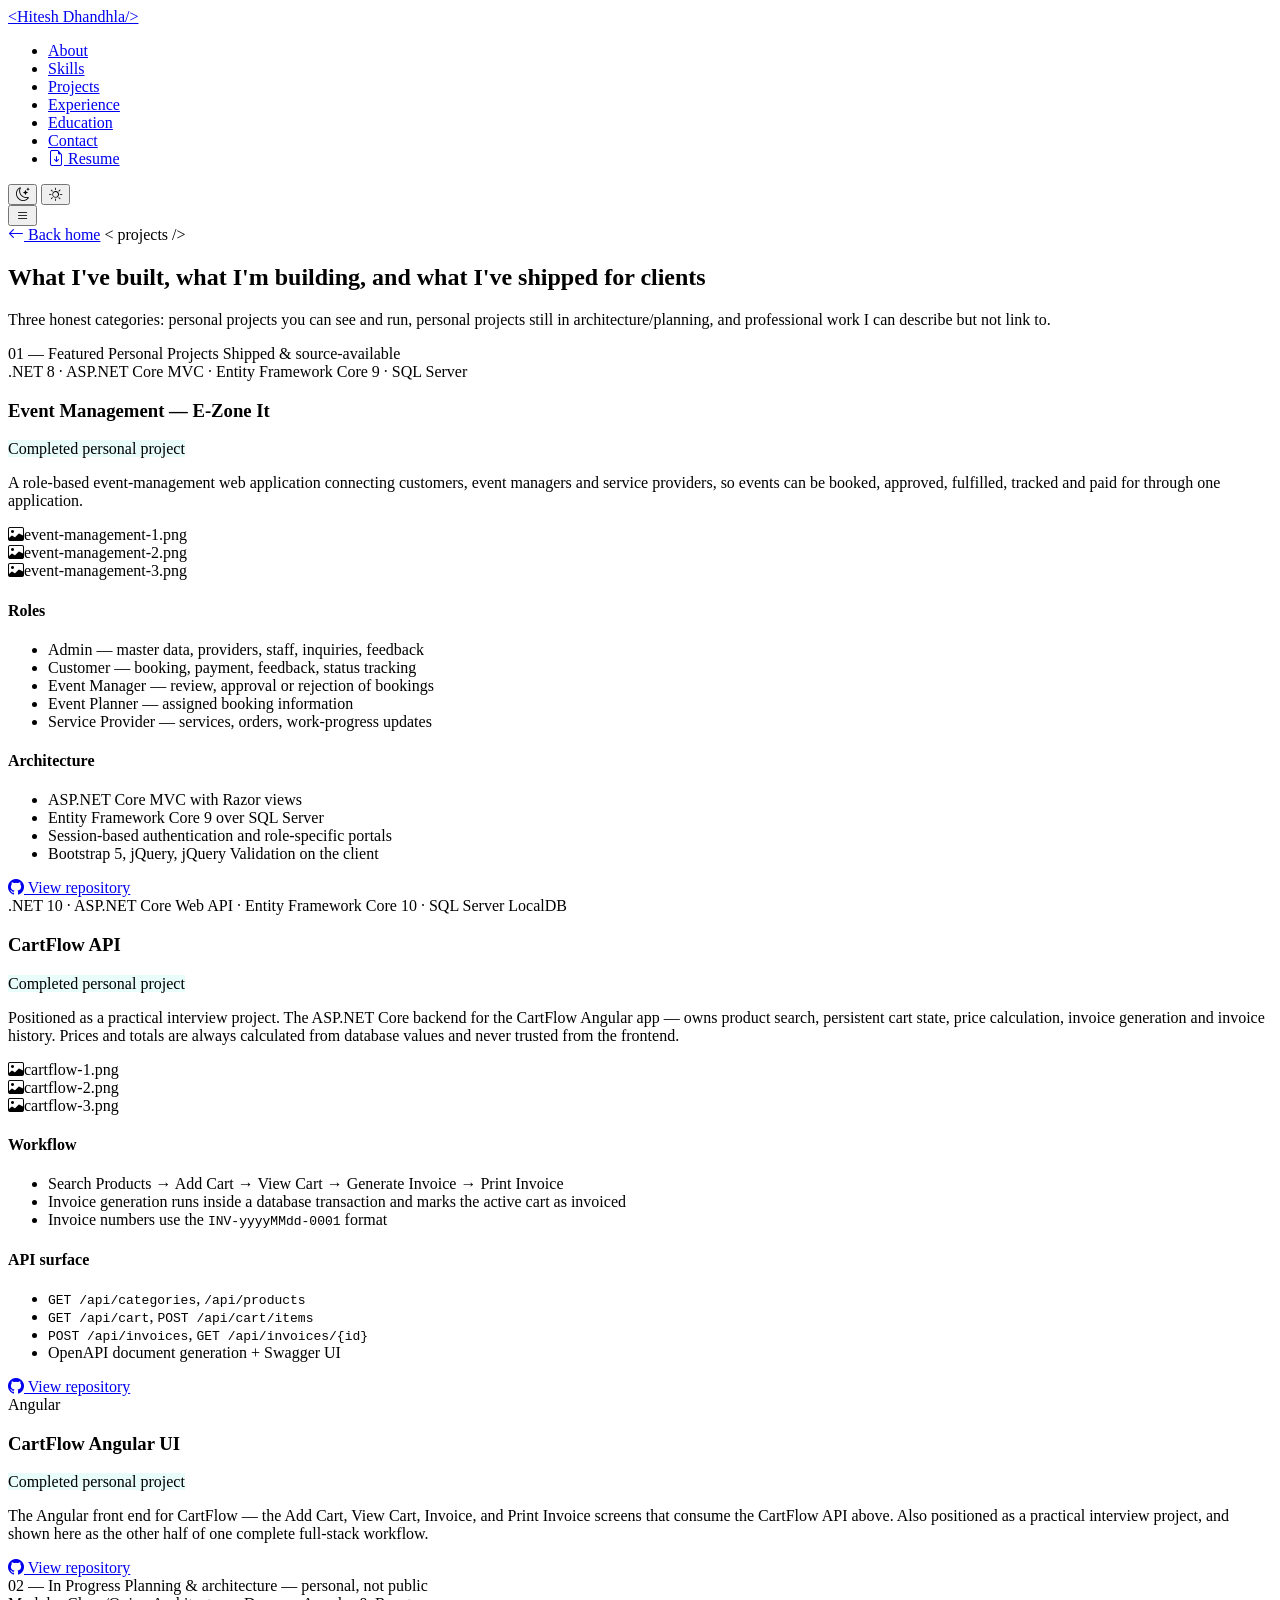
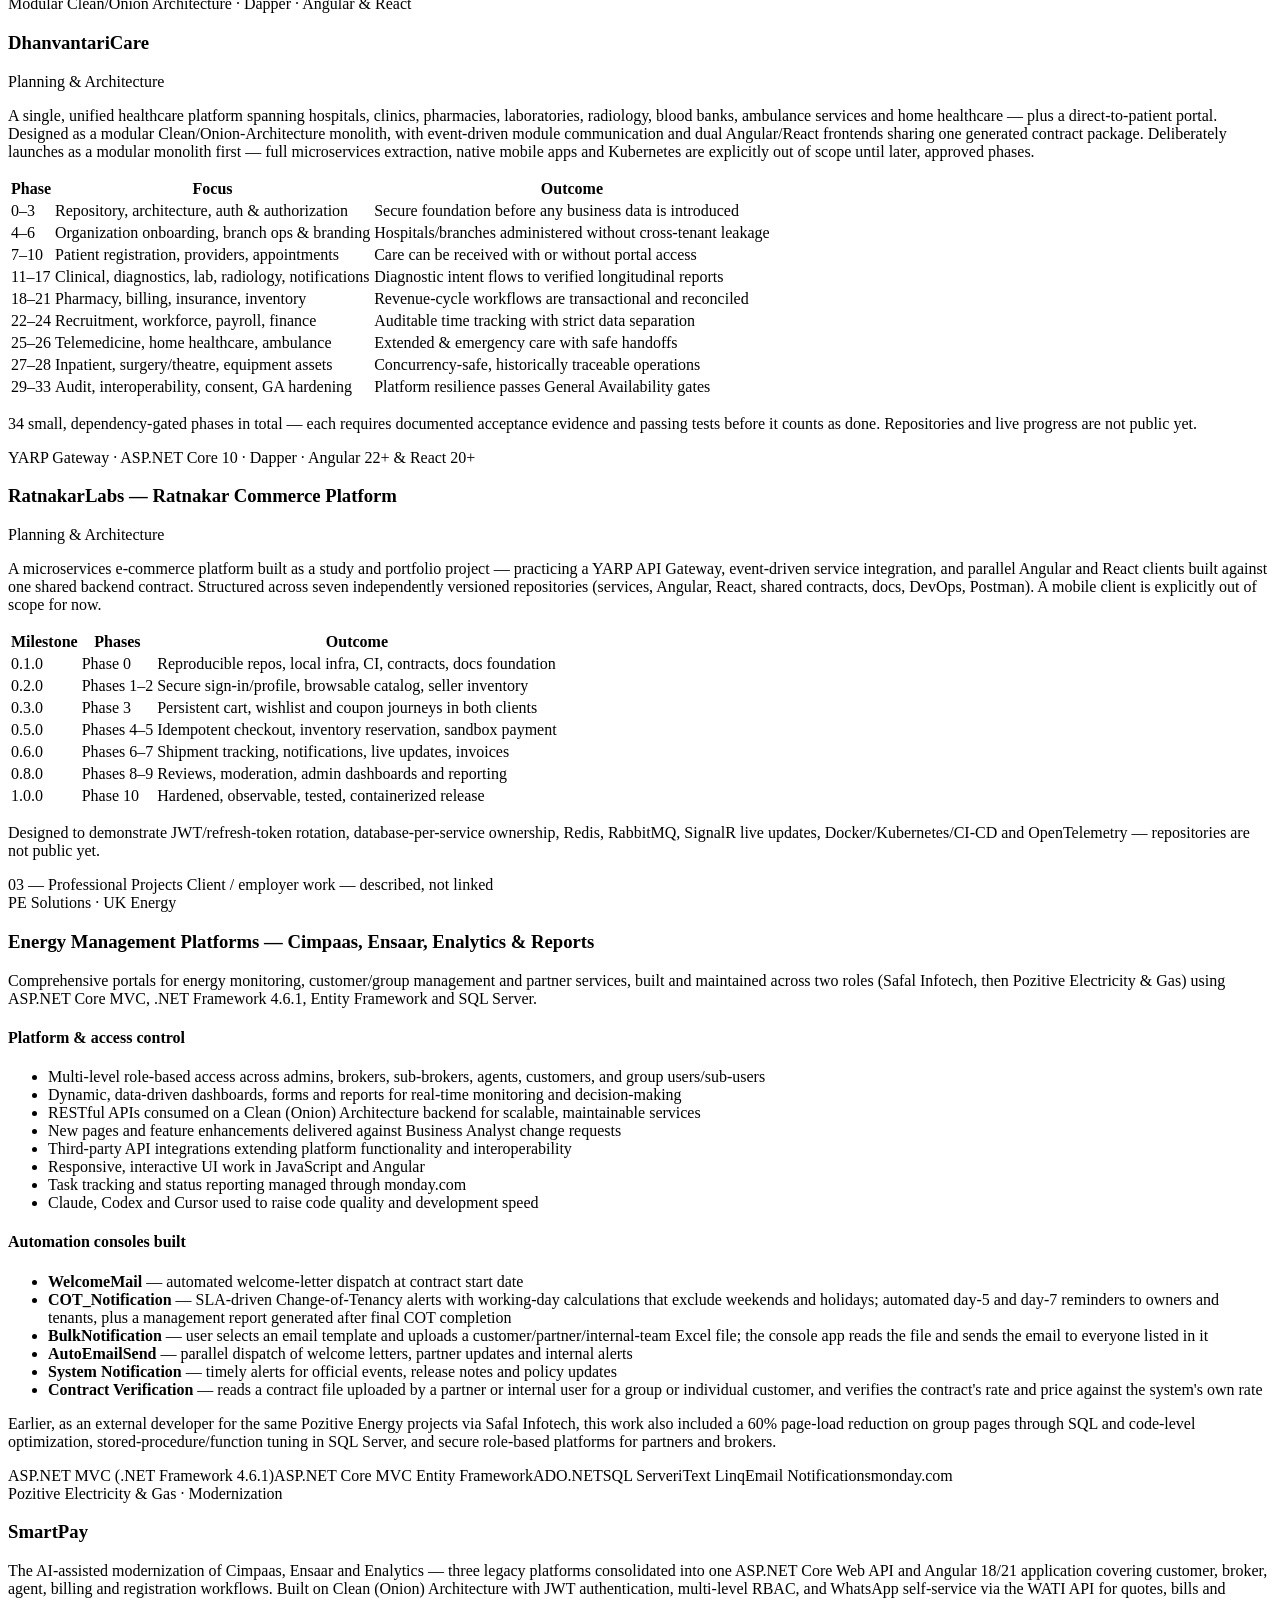
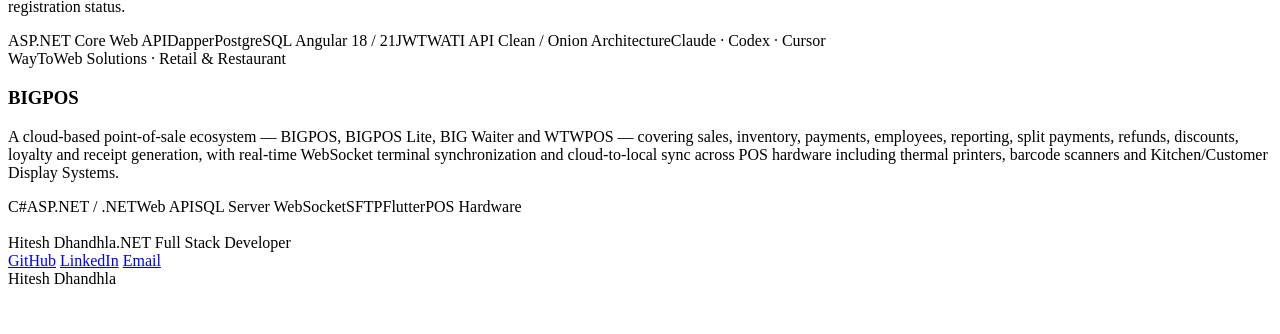
==== projects/index.html @ c5e25363 "URL Change" ====
<!doctype html>
<html lang="en">
<head>
<meta charset="UTF-8">
<meta name="viewport" content="width=device-width, initial-scale=1">
<title>Projects | Hitesh Dhandhla</title>
<meta name="description" content="Personal, in-progress and professional projects by Hitesh Dhandhla — .NET Full Stack Developer.">
<link rel="icon" href="/assets/favicon/favicon.svg" type="image/svg+xml">
<link rel="stylesheet" href="https://cdn.jsdelivr.net/npm/bootstrap-icons@1.11.3/font/bootstrap-icons.css">
<link rel="stylesheet" href="https://cdn.jsdelivr.net/npm/aos@2.3.4/dist/aos.css">
<link rel="stylesheet" href="assets/css/style.css">
</head>
<body>

<div class="bg-schematic" aria-hidden="true"></div>
<div class="bg-glow" aria-hidden="true"></div>

<nav class="site-nav">
  <div class="container-narrow">
    <a href="/" class="brand"><span class="bracket">&lt;</span>Hitesh Dhandhla<span class="bracket">/&gt;</span></a>
    <ul class="nav-links" id="nav-links">
      <li><a href="/#about">About</a></li>
      <li><a href="/skills/">Skills</a></li>
      <li><a href="/projects/" class="active">Projects</a></li>
      <li><a href="/#experience">Experience</a></li>
      <li><a href="/#education">Education</a></li>
      <li><a href="/#contact">Contact</a></li>
      <li><a class="nav-cta" href="/resume/Hitesh_Dhandhla.pdf" target="_blank" rel="noopener"><i class="bi bi-file-earmark-arrow-down"></i> Resume</a></li>
    </ul>
    <div class="nav-right">
      <div class="theme-switch" role="group" aria-label="Theme">
        <button type="button" data-theme="dark" aria-pressed="true" aria-label="Dark theme"><i class="bi bi-moon-stars"></i></button>
        <button type="button" data-theme="light" aria-pressed="false" aria-label="Light theme"><i class="bi bi-sun"></i></button>
      </div>
      <button class="nav-toggle" aria-label="Open menu" aria-expanded="false" aria-controls="nav-links"><i class="bi bi-list"></i></button>
    </div>
  </div>
</nav>

<main>
  <section class="page-hero">
    <div class="container-narrow">
      <a href="index.html" class="breadcrumb-back"><i class="bi bi-arrow-left"></i> Back home</a>
      <span class="code-label">&lt; projects /&gt;</span>
      <h1>What I've built, what I'm building, and what I've shipped for clients</h1>
      <p>Three honest categories: personal projects you can see and run, personal projects still in architecture/planning, and professional work I can describe but not link to.</p>
    </div>
  </section>

  <!-- TIER A -->
  <section style="padding-top:0;" id="event-management">
    <div class="container-narrow">
      <div class="tier-divider" data-aos="fade-up">
        <span class="tier-label">01 — Featured Personal Projects</span>
        <span class="line"></span>
        <span class="tier-label">Shipped &amp; source-available</span>
      </div>

      <article class="glass detail-card" data-aos="fade-up">
        <div class="detail-head">
          <div>
            <span class="project-tag">.NET 8 · ASP.NET Core MVC · Entity Framework Core 9 · SQL Server</span>
            <h3>Event Management — E-Zone It</h3>
          </div>
          <span class="status-chip" style="background:rgba(94,234,212,0.14); color:var(--accent);">Completed personal project</span>
        </div>
        <p class="desc">A role-based event-management web application connecting customers, event managers and service providers, so events can be booked, approved, fulfilled, tracked and paid for through one application.</p>

        <div class="shot-gallery">
          <div class="shot-frame">
            <img src="assets/images/event-management/event-management-1.png" alt="Event Management — booking dashboard" loading="lazy" onerror="this.style.display='none'; this.nextElementSibling.style.display='flex';">
            <div class="shot-fallback"><i class="bi bi-image"></i><span>event-management-1.png</span></div>
          </div>
          <div class="shot-frame">
            <img src="assets/images/event-management/event-management-2.png" alt="Event Management — booking approval screen" loading="lazy" onerror="this.style.display='none'; this.nextElementSibling.style.display='flex';">
            <div class="shot-fallback"><i class="bi bi-image"></i><span>event-management-2.png</span></div>
          </div>
          <div class="shot-frame">
            <img src="assets/images/event-management/event-management-3.png" alt="Event Management — service provider portal" loading="lazy" onerror="this.style.display='none'; this.nextElementSibling.style.display='flex';">
            <div class="shot-fallback"><i class="bi bi-image"></i><span>event-management-3.png</span></div>
          </div>
        </div>

        <div class="detail-columns">
          <div>
            <h4>Roles</h4>
            <ul>
              <li>Admin — master data, providers, staff, inquiries, feedback</li>
              <li>Customer — booking, payment, feedback, status tracking</li>
              <li>Event Manager — review, approval or rejection of bookings</li>
              <li>Event Planner — assigned booking information</li>
              <li>Service Provider — services, orders, work-progress updates</li>
            </ul>
          </div>
          <div>
            <h4>Architecture</h4>
            <ul>
              <li>ASP.NET Core MVC with Razor views</li>
              <li>Entity Framework Core 9 over SQL Server</li>
              <li>Session-based authentication and role-specific portals</li>
              <li>Bootstrap 5, jQuery, jQuery Validation on the client</li>
            </ul>
          </div>
        </div>
        <div class="detail-links">
          <a href="https://github.com/HiteshDhandhla/EventManagement" target="_blank" rel="noopener"><i class="bi bi-github"></i> View repository</a>
        </div>
      </article>
    </div>
  </section>

  <section style="padding-top:0;" id="cartflow">
    <div class="container-narrow">
      <article class="glass detail-card" data-aos="fade-up">
        <div class="detail-head">
          <div>
            <span class="project-tag">.NET 10 · ASP.NET Core Web API · Entity Framework Core 10 · SQL Server LocalDB</span>
            <h3>CartFlow API</h3>
          </div>
          <span class="status-chip" style="background:rgba(94,234,212,0.14); color:var(--accent);">Completed personal project</span>
        </div>
        <p class="desc">Positioned as a practical interview project. The ASP.NET Core backend for the CartFlow Angular app — owns product search, persistent cart state, price calculation, invoice generation and invoice history. Prices and totals are always calculated from database values and never trusted from the frontend.</p>

        <div class="shot-gallery">
          <div class="shot-frame">
            <img src="assets/images/cartflow/cartflow-1.png" alt="CartFlow — Add Cart page" loading="lazy" onerror="this.style.display='none'; this.nextElementSibling.style.display='flex';">
            <div class="shot-fallback"><i class="bi bi-image"></i><span>cartflow-1.png</span></div>
          </div>
          <div class="shot-frame">
            <img src="assets/images/cartflow/cartflow-2.png" alt="CartFlow — View Cart page" loading="lazy" onerror="this.style.display='none'; this.nextElementSibling.style.display='flex';">
            <div class="shot-fallback"><i class="bi bi-image"></i><span>cartflow-2.png</span></div>
          </div>
          <div class="shot-frame">
            <img src="assets/images/cartflow/cartflow-3.png" alt="CartFlow — Invoice dialog" loading="lazy" onerror="this.style.display='none'; this.nextElementSibling.style.display='flex';">
            <div class="shot-fallback"><i class="bi bi-image"></i><span>cartflow-3.png</span></div>
          </div>
        </div>

        <div class="detail-columns">
          <div>
            <h4>Workflow</h4>
            <ul>
              <li>Search Products → Add Cart → View Cart → Generate Invoice → Print Invoice</li>
              <li>Invoice generation runs inside a database transaction and marks the active cart as invoiced</li>
              <li>Invoice numbers use the <code>INV-yyyyMMdd-0001</code> format</li>
            </ul>
          </div>
          <div>
            <h4>API surface</h4>
            <ul>
              <li><code>GET /api/categories</code>, <code>/api/products</code></li>
              <li><code>GET /api/cart</code>, <code>POST /api/cart/items</code></li>
              <li><code>POST /api/invoices</code>, <code>GET /api/invoices/{id}</code></li>
              <li>OpenAPI document generation + Swagger UI</li>
            </ul>
          </div>
        </div>
        <div class="detail-links">
          <a href="https://github.com/HiteshDhandhla/CartFlow.Api" target="_blank" rel="noopener"><i class="bi bi-github"></i> View repository</a>
        </div>
      </article>

      <article class="glass detail-card" data-aos="fade-up">
        <div class="detail-head">
          <div>
            <span class="project-tag">Angular</span>
            <h3>CartFlow Angular UI</h3>
          </div>
          <span class="status-chip" style="background:rgba(94,234,212,0.14); color:var(--accent);">Completed personal project</span>
        </div>
        <p class="desc">The Angular front end for CartFlow — the Add Cart, View Cart, Invoice, and Print Invoice screens that consume the CartFlow API above. Also positioned as a practical interview project, and shown here as the other half of one complete full-stack workflow.</p>
        <div class="detail-links">
          <a href="https://github.com/HiteshDhandhla/cart-flow-ui" target="_blank" rel="noopener"><i class="bi bi-github"></i> View repository</a>
        </div>
      </article>
    </div>
  </section>

  <!-- TIER B -->
  <section style="padding-top:0;" id="dhanvantaricare">
    <div class="container-narrow">
      <div class="tier-divider" data-aos="fade-up">
        <span class="tier-label">02 — In Progress</span>
        <span class="line"></span>
        <span class="tier-label">Planning &amp; architecture — personal, not public</span>
      </div>

      <article class="glass roadmap-card" data-aos="fade-up">
        <div class="detail-head">
          <div>
            <span class="project-tag">Modular Clean/Onion Architecture · Dapper · Angular &amp; React</span>
            <h3>DhanvantariCare</h3>
          </div>
          <span class="status-chip">Planning &amp; Architecture</span>
        </div>
        <p class="desc">A single, unified healthcare platform spanning hospitals, clinics, pharmacies, laboratories, radiology, blood banks, ambulance services and home healthcare — plus a direct-to-patient portal. Designed as a modular Clean/Onion-Architecture monolith, with event-driven module communication and dual Angular/React frontends sharing one generated contract package. Deliberately launches as a modular monolith first — full microservices extraction, native mobile apps and Kubernetes are explicitly out of scope until later, approved phases.</p>

        <div class="roadmap-table-wrap">
          <table class="roadmap-table">
            <thead><tr><th>Phase</th><th>Focus</th><th>Outcome</th></tr></thead>
            <tbody>
              <tr><td>0–3</td><td>Repository, architecture, auth &amp; authorization</td><td>Secure foundation before any business data is introduced</td></tr>
              <tr><td>4–6</td><td>Organization onboarding, branch ops &amp; branding</td><td>Hospitals/branches administered without cross-tenant leakage</td></tr>
              <tr><td>7–10</td><td>Patient registration, providers, appointments</td><td>Care can be received with or without portal access</td></tr>
              <tr><td>11–17</td><td>Clinical, diagnostics, lab, radiology, notifications</td><td>Diagnostic intent flows to verified longitudinal reports</td></tr>
              <tr><td>18–21</td><td>Pharmacy, billing, insurance, inventory</td><td>Revenue-cycle workflows are transactional and reconciled</td></tr>
              <tr><td>22–24</td><td>Recruitment, workforce, payroll, finance</td><td>Auditable time tracking with strict data separation</td></tr>
              <tr><td>25–26</td><td>Telemedicine, home healthcare, ambulance</td><td>Extended &amp; emergency care with safe handoffs</td></tr>
              <tr><td>27–28</td><td>Inpatient, surgery/theatre, equipment assets</td><td>Concurrency-safe, historically traceable operations</td></tr>
              <tr><td>29–33</td><td>Audit, interoperability, consent, GA hardening</td><td>Platform resilience passes General Availability gates</td></tr>
            </tbody>
          </table>
        </div>
        <p class="roadmap-note">34 small, dependency-gated phases in total — each requires documented acceptance evidence and passing tests before it counts as done. Repositories and live progress are not public yet.</p>
      </article>
    </div>
  </section>

  <section style="padding-top:0;" id="ratnakarlabs">
    <div class="container-narrow">
      <article class="glass roadmap-card" data-aos="fade-up">
        <div class="detail-head">
          <div>
            <span class="project-tag">YARP Gateway · ASP.NET Core 10 · Dapper · Angular 22+ &amp; React 20+</span>
            <h3>RatnakarLabs — Ratnakar Commerce Platform</h3>
          </div>
          <span class="status-chip">Planning &amp; Architecture</span>
        </div>
        <p class="desc">A microservices e-commerce platform built as a study and portfolio project — practicing a YARP API Gateway, event-driven service integration, and parallel Angular and React clients built against one shared backend contract. Structured across seven independently versioned repositories (services, Angular, React, shared contracts, docs, DevOps, Postman). A mobile client is explicitly out of scope for now.</p>

        <div class="roadmap-table-wrap">
          <table class="roadmap-table">
            <thead><tr><th>Milestone</th><th>Phases</th><th>Outcome</th></tr></thead>
            <tbody>
              <tr><td>0.1.0</td><td>Phase 0</td><td>Reproducible repos, local infra, CI, contracts, docs foundation</td></tr>
              <tr><td>0.2.0</td><td>Phases 1–2</td><td>Secure sign-in/profile, browsable catalog, seller inventory</td></tr>
              <tr><td>0.3.0</td><td>Phase 3</td><td>Persistent cart, wishlist and coupon journeys in both clients</td></tr>
              <tr><td>0.5.0</td><td>Phases 4–5</td><td>Idempotent checkout, inventory reservation, sandbox payment</td></tr>
              <tr><td>0.6.0</td><td>Phases 6–7</td><td>Shipment tracking, notifications, live updates, invoices</td></tr>
              <tr><td>0.8.0</td><td>Phases 8–9</td><td>Reviews, moderation, admin dashboards and reporting</td></tr>
              <tr><td>1.0.0</td><td>Phase 10</td><td>Hardened, observable, tested, containerized release</td></tr>
            </tbody>
          </table>
        </div>
        <p class="roadmap-note">Designed to demonstrate JWT/refresh-token rotation, database-per-service ownership, Redis, RabbitMQ, SignalR live updates, Docker/Kubernetes/CI-CD and OpenTelemetry — repositories are not public yet.</p>
      </article>
    </div>
  </section>

  <!-- TIER C -->
  <section style="padding-top:0;">
    <div class="container-narrow">
      <div class="tier-divider" data-aos="fade-up">
        <span class="tier-label">03 — Professional Projects</span>
        <span class="line"></span>
        <span class="tier-label">Client / employer work — described, not linked</span>
      </div>

      <article class="glass org-card" data-aos="fade-up">
        <span class="org-label">PE Solutions · UK Energy</span>
        <h3>Energy Management Platforms — Cimpaas, Ensaar, Enalytics &amp; Reports</h3>
        <p class="desc">Comprehensive portals for energy monitoring, customer/group management and partner services, built and maintained across two roles (Safal Infotech, then Pozitive Electricity &amp; Gas) using ASP.NET Core MVC, .NET Framework 4.6.1, Entity Framework and SQL Server.</p>

        <div class="detail-columns">
          <div>
            <h4>Platform &amp; access control</h4>
            <ul>
              <li>Multi-level role-based access across admins, brokers, sub-brokers, agents, customers, and group users/sub-users</li>
              <li>Dynamic, data-driven dashboards, forms and reports for real-time monitoring and decision-making</li>
              <li>RESTful APIs consumed on a Clean (Onion) Architecture backend for scalable, maintainable services</li>
              <li>New pages and feature enhancements delivered against Business Analyst change requests</li>
              <li>Third-party API integrations extending platform functionality and interoperability</li>
              <li>Responsive, interactive UI work in JavaScript and Angular</li>
              <li>Task tracking and status reporting managed through monday.com</li>
              <li>Claude, Codex and Cursor used to raise code quality and development speed</li>
            </ul>
          </div>
          <div>
            <h4>Automation consoles built</h4>
            <ul>
  <li><strong>WelcomeMail</strong> — automated welcome-letter dispatch at contract start date</li>
  <li><strong>COT_Notification</strong> — SLA-driven Change-of-Tenancy alerts with working-day calculations that exclude weekends and holidays; automated day-5 and day-7 reminders to owners and tenants, plus a management report generated after final COT completion</li>
  <li><strong>BulkNotification</strong> — user selects an email template and uploads a customer/partner/internal-team Excel file; the console app reads the file and sends the email to everyone listed in it</li>
  <li><strong>AutoEmailSend</strong> — parallel dispatch of welcome letters, partner updates and internal alerts</li>
  <li><strong>System Notification</strong> — timely alerts for official events, release notes and policy updates</li>
  <li><strong>Contract Verification</strong> — reads a contract file uploaded by a partner or internal user for a group or individual customer, and verifies the contract's rate and price against the system's own rate</li>
</ul>
          </div>
        </div>

        <p class="desc" style="margin-top:4px;">Earlier, as an external developer for the same Pozitive Energy projects via Safal Infotech, this work also included a 60% page-load reduction on group pages through SQL and code-level optimization, stored-procedure/function tuning in SQL Server, and secure role-based platforms for partners and brokers.</p>

        <div class="chip-row">
          <span class="chip">ASP.NET MVC (.NET Framework 4.6.1)</span><span class="chip">ASP.NET Core MVC</span>
          <span class="chip">Entity Framework</span><span class="chip">ADO.NET</span><span class="chip">SQL Server</span><span class="chip">iText</span>
          <span class="chip">Linq</span><span class="chip">Email Notifications</span><span class="chip">monday.com</span>
        </div>
      </article>

      <article class="glass org-card" data-aos="fade-up">
        <span class="org-label">Pozitive Electricity &amp; Gas · Modernization</span>
        <h3>SmartPay</h3>
        <p class="desc">The AI-assisted modernization of Cimpaas, Ensaar and Enalytics — three legacy platforms consolidated into one ASP.NET Core Web API and Angular 18/21 application covering customer, broker, agent, billing and registration workflows. Built on Clean (Onion) Architecture with JWT authentication, multi-level RBAC, and WhatsApp self-service via the WATI API for quotes, bills and registration status.</p>
        <div class="chip-row">
          <span class="chip">ASP.NET Core Web API</span><span class="chip">Dapper</span><span class="chip">PostgreSQL</span>
          <span class="chip">Angular 18 / 21</span><span class="chip">JWT</span><span class="chip">WATI API</span>
          <span class="chip">Clean / Onion Architecture</span><span class="chip">Claude · Codex · Cursor</span>
        </div>
      </article>

      <article class="glass org-card" data-aos="fade-up">
        <span class="org-label">WayToWeb Solutions · Retail &amp; Restaurant</span>
        <h3>BIGPOS</h3>
        <p class="desc">A cloud-based point-of-sale ecosystem — BIGPOS, BIGPOS Lite, BIG Waiter and WTWPOS — covering sales, inventory, payments, employees, reporting, split payments, refunds, discounts, loyalty and receipt generation, with real-time WebSocket terminal synchronization and cloud-to-local sync across POS hardware including thermal printers, barcode scanners and Kitchen/Customer Display Systems.</p>
        <div class="chip-row">
          <span class="chip">C#</span><span class="chip">ASP.NET / .NET</span><span class="chip">Web API</span><span class="chip">SQL Server</span>
          <span class="chip">WebSocket</span><span class="chip">SFTP</span><span class="chip">Flutter</span><span class="chip">POS Hardware</span>
        </div>
      </article>
    </div>
  </section>

  <!-- Tech summary -->
  <!-- <section style="padding-top:0;"> -->
    <!-- <div class="container-narrow"> -->
      <!-- <div class="section-head" data-aos="fade-up"> -->
        <!-- <span class="code-label">&lt; at a glance /&gt;</span> -->
        <!-- <h2>Project technology summary</h2> -->
      <!-- </div> -->
      <!-- <div class="tech-summary-grid" data-aos="fade-up"> -->
        <!-- <div class="glass tech-summary-item"><div class="num">2</div><div class="lbl">Shipped personal projects</div></div> -->
        <!-- <div class="glass tech-summary-item"><div class="num">2</div><div class="lbl">In-progress architecture builds</div></div> -->
        <!-- <div class="glass tech-summary-item"><div class="num">3</div><div class="lbl">Professional platforms</div></div> -->
        <!-- <div class="glass tech-summary-item"><div class="num">2</div><div class="lbl">Frontend frameworks — Angular &amp; React</div></div> -->
        <!-- <div class="glass tech-summary-item"><div class="num">2</div><div class="lbl">Databases — SQL Server &amp; PostgreSQL</div></div> -->
      <!-- </div> -->
    <!-- </div> -->
  <!-- </section> -->

  <section style="padding-top:0;">
    <div class="container-narrow" data-aos="fade-up" style="text-align:center;">
      <a href="/#contact" class="btn btn-primary">Get in touch <i class="bi bi-send"></i></a>
      <a href="https://github.com/HiteshDhandhla" target="_blank" rel="noopener" class="btn btn-ghost" style="margin-left:14px;"><i class="bi bi-github"></i> GitHub profile</a>
    </div>
  </section>
</main>

<footer>
  <div class="container-narrow footer-row">
    <div class="footer-brand">Hitesh Dhandhla<span>.NET Full Stack Developer</span></div>
    <div class="footer-links">
      <a href="https://github.com/HiteshDhandhla" target="_blank" rel="noopener">GitHub</a>
      <a href="https://linkedin.com/in/hitesh-dhandhla" target="_blank" rel="noopener">LinkedIn</a>
      <a href="mailto:hitesh.dhandhla@gmail.com">Email</a>
    </div>
    <!-- <div class="footer-meta">&copy; <span id="footer-year"></span> Hitesh Dhandhla · Built with HTML, CSS &amp; JavaScript</div> -->
    <div class="footer-meta">Hitesh Dhandhla</div>
  </div>
</footer>

<script src="https://cdn.jsdelivr.net/npm/aos@2.3.4/dist/aos.js"></script>
<script src="/assets/js/theme.js"></script>
<script src="/assets/js/main.js"></script>
</body>
</html>
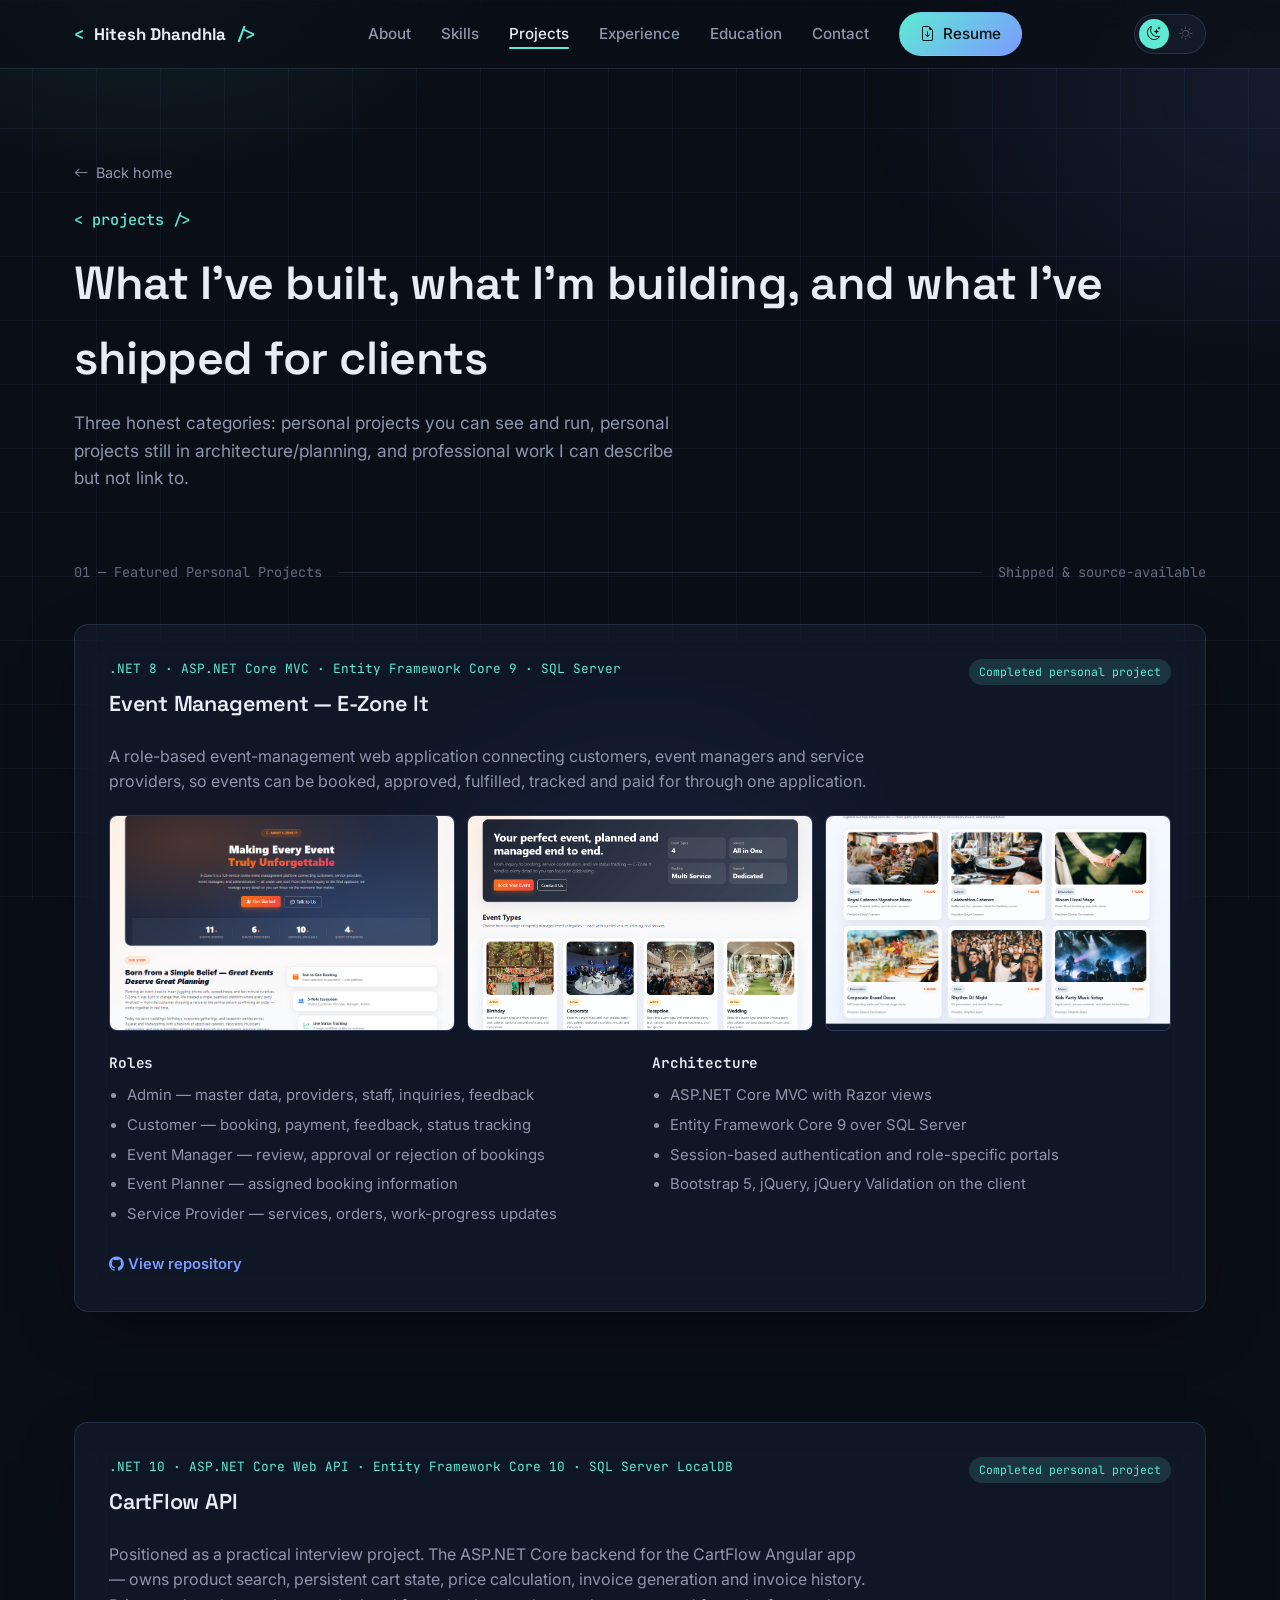
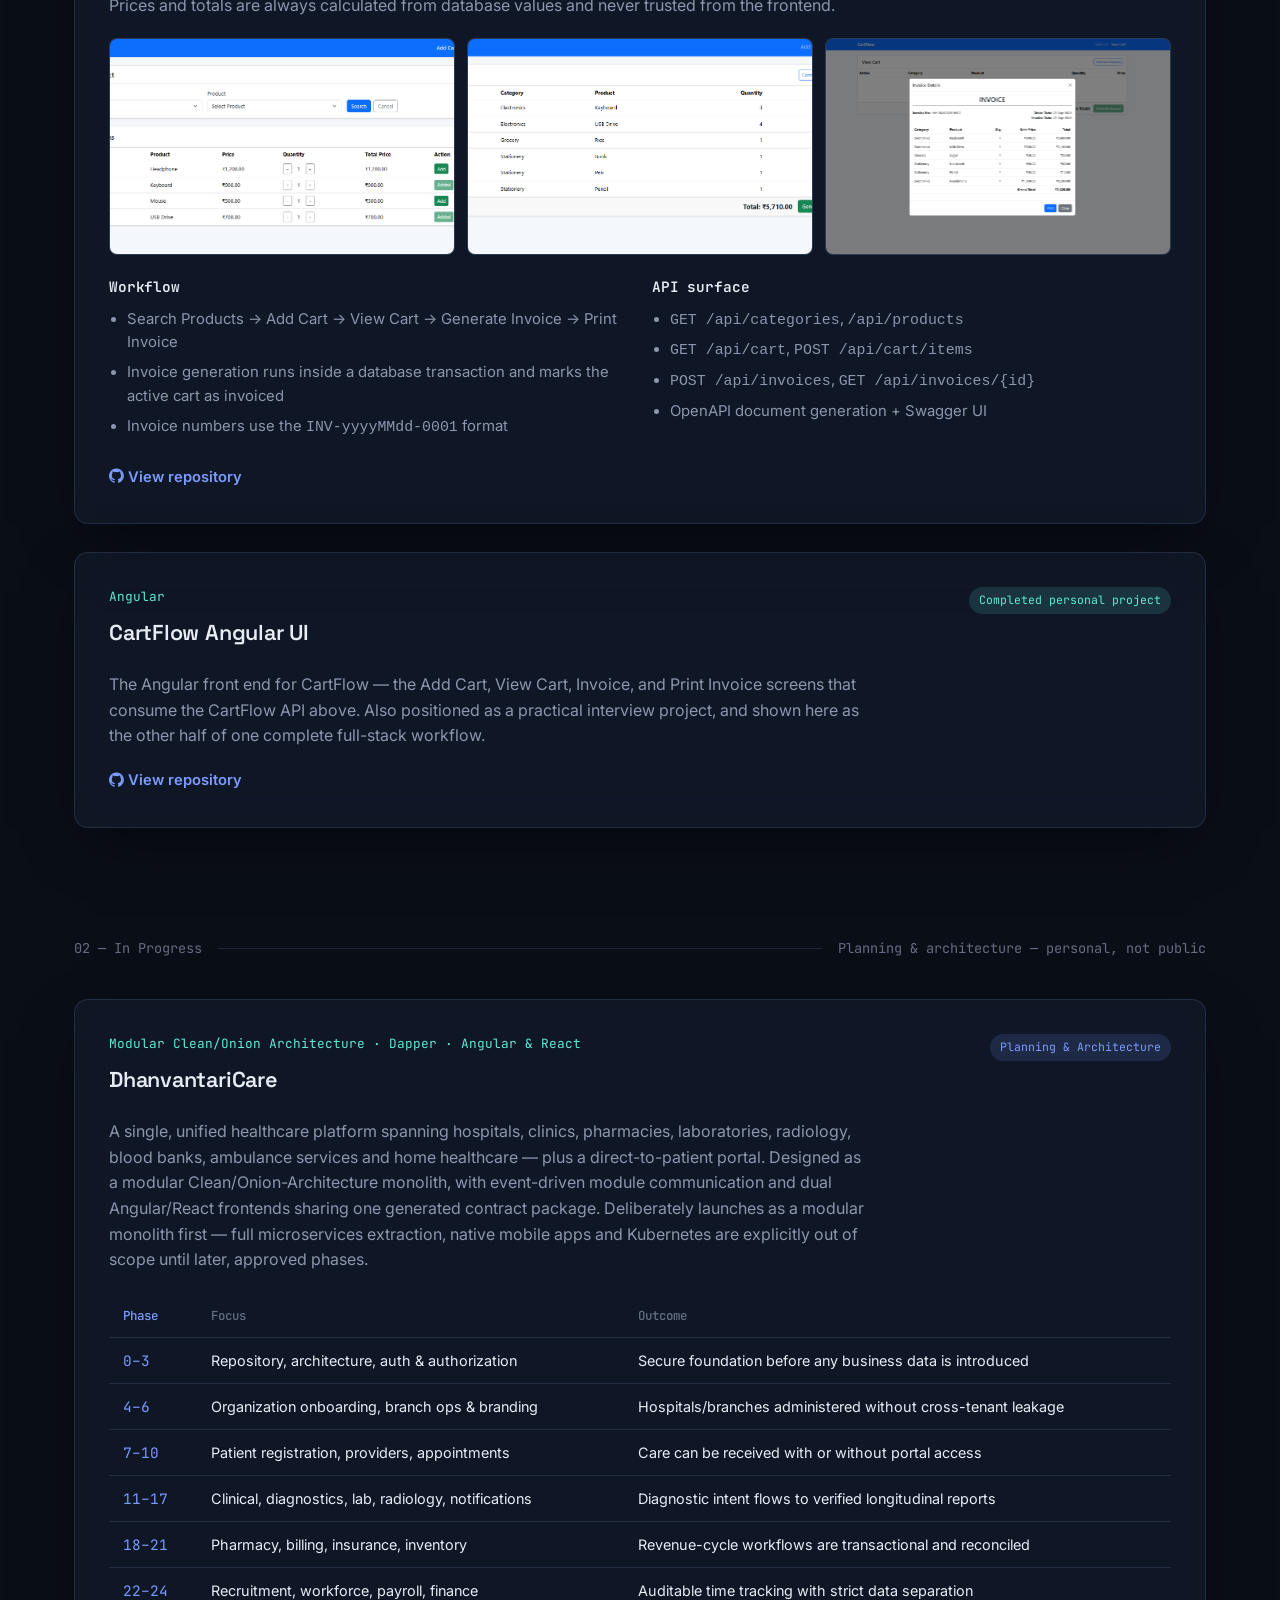
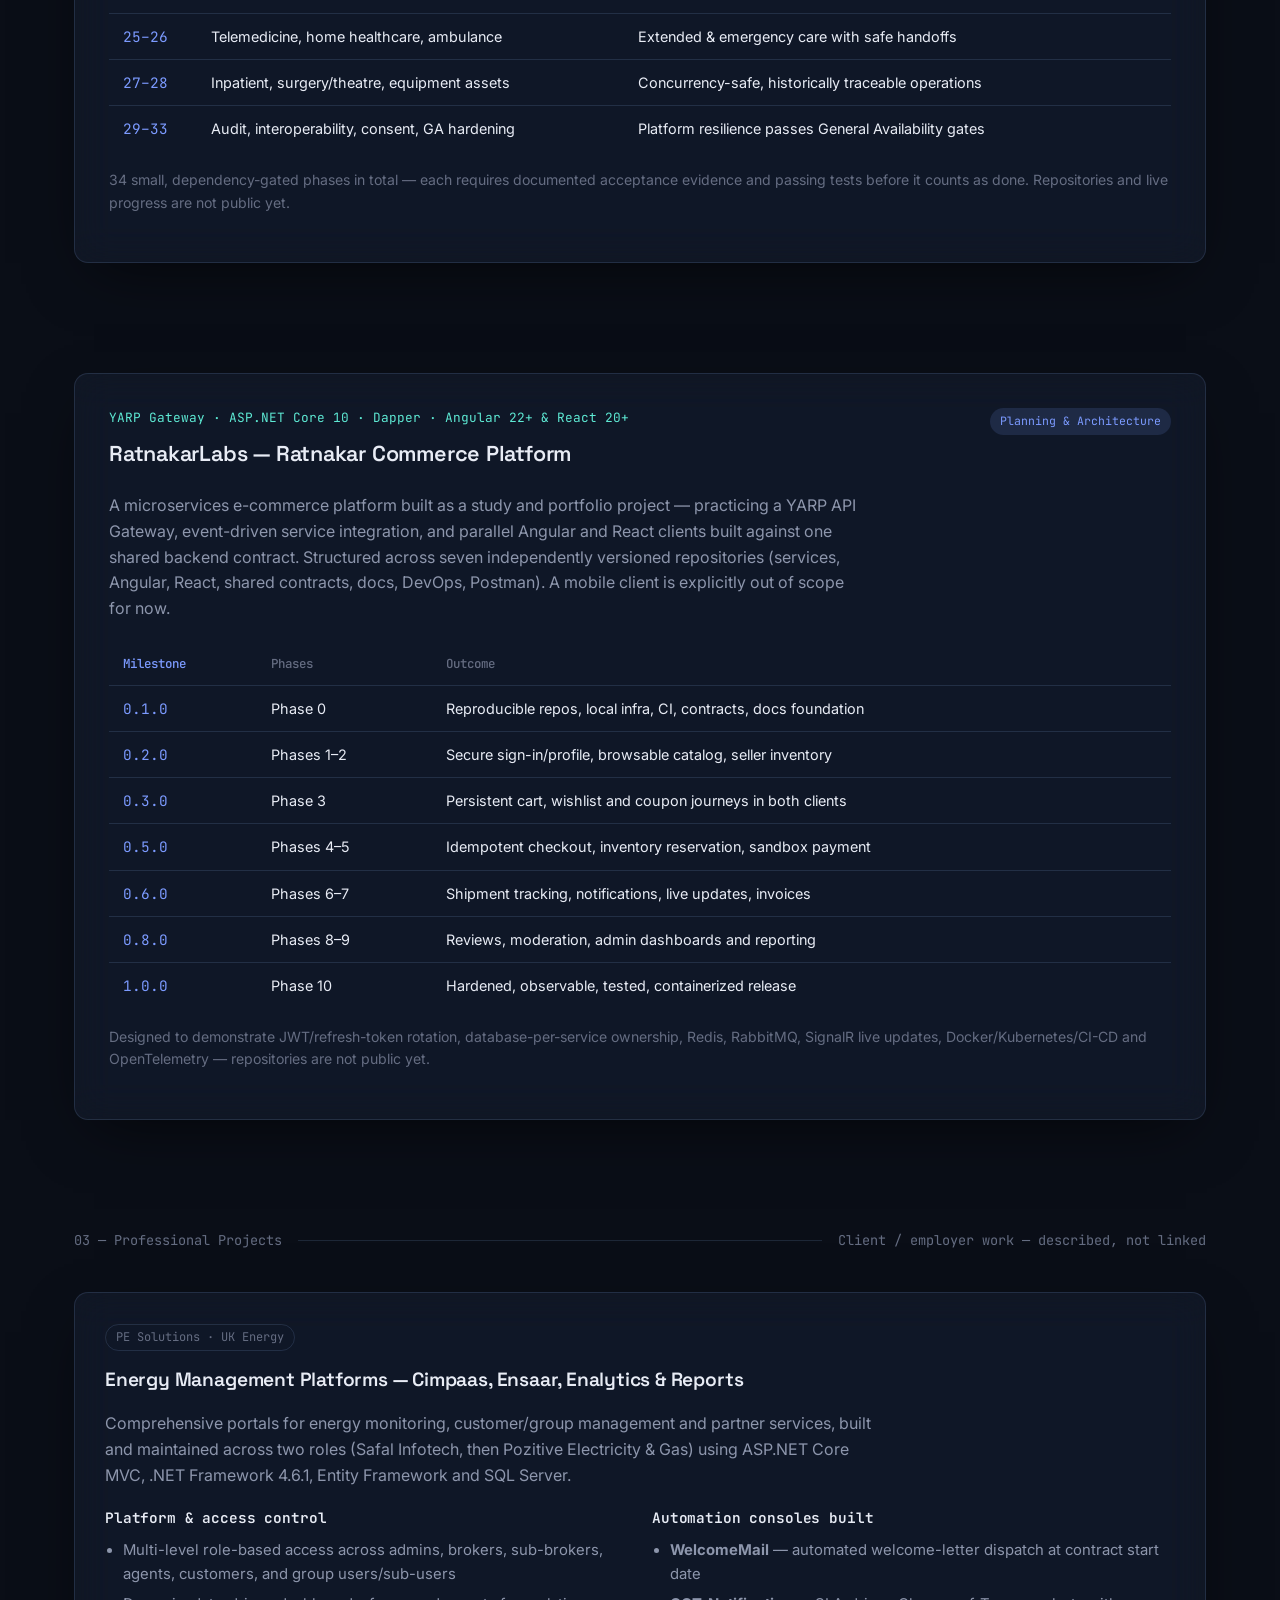
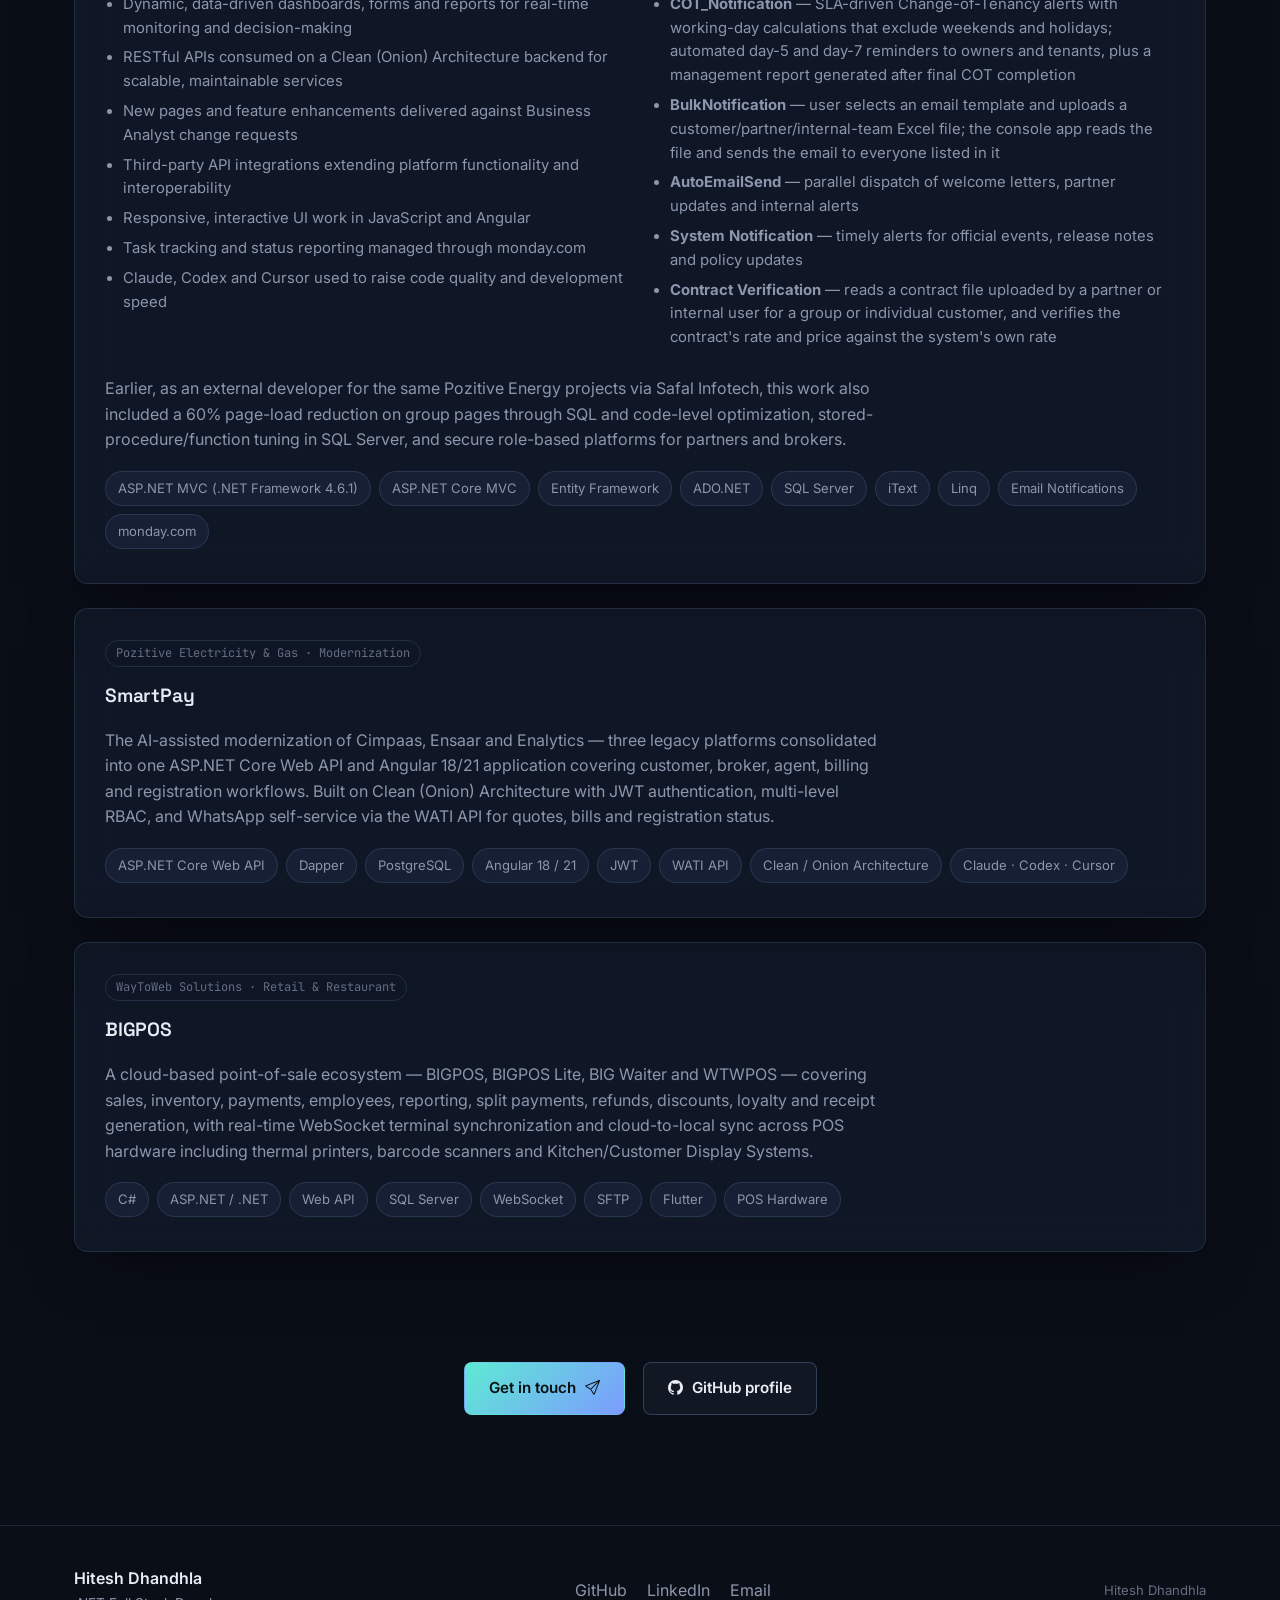
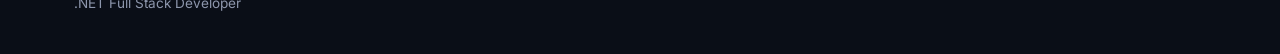
==== commit 39ed9c73: "Update portfolio website" ====
--- a/projects/index.html
+++ b/projects/index.html
@@ -8,7 +8,7 @@
 <link rel="icon" href="/assets/favicon/favicon.svg" type="image/svg+xml">
 <link rel="stylesheet" href="https://cdn.jsdelivr.net/npm/bootstrap-icons@1.11.3/font/bootstrap-icons.css">
 <link rel="stylesheet" href="https://cdn.jsdelivr.net/npm/aos@2.3.4/dist/aos.css">
-<link rel="stylesheet" href="assets/css/style.css">
+<link rel="stylesheet" href="/assets/css/style.css">
 </head>
 <body>
 
@@ -68,15 +68,15 @@
 
         <div class="shot-gallery">
           <div class="shot-frame">
-            <img src="assets/images/event-management/event-management-1.png" alt="Event Management — booking dashboard" loading="lazy" onerror="this.style.display='none'; this.nextElementSibling.style.display='flex';">
+            <img src="/assets/images/event-management/event-management-1.png" alt="Event Management — booking dashboard" loading="lazy" onerror="this.style.display='none'; this.nextElementSibling.style.display='flex';">
             <div class="shot-fallback"><i class="bi bi-image"></i><span>event-management-1.png</span></div>
           </div>
           <div class="shot-frame">
-            <img src="assets/images/event-management/event-management-2.png" alt="Event Management — booking approval screen" loading="lazy" onerror="this.style.display='none'; this.nextElementSibling.style.display='flex';">
+            <img src="/assets/images/event-management/event-management-2.png" alt="Event Management — booking approval screen" loading="lazy" onerror="this.style.display='none'; this.nextElementSibling.style.display='flex';">
             <div class="shot-fallback"><i class="bi bi-image"></i><span>event-management-2.png</span></div>
           </div>
           <div class="shot-frame">
-            <img src="assets/images/event-management/event-management-3.png" alt="Event Management — service provider portal" loading="lazy" onerror="this.style.display='none'; this.nextElementSibling.style.display='flex';">
+            <img src="/assets/images/event-management/event-management-3.png" alt="Event Management — service provider portal" loading="lazy" onerror="this.style.display='none'; this.nextElementSibling.style.display='flex';">
             <div class="shot-fallback"><i class="bi bi-image"></i><span>event-management-3.png</span></div>
           </div>
         </div>
@@ -123,15 +123,15 @@
 
         <div class="shot-gallery">
           <div class="shot-frame">
-            <img src="assets/images/cartflow/cartflow-1.png" alt="CartFlow — Add Cart page" loading="lazy" onerror="this.style.display='none'; this.nextElementSibling.style.display='flex';">
+            <img src="/assets/images/cartflow/cartflow-1.png" alt="CartFlow — Add Cart page" loading="lazy" onerror="this.style.display='none'; this.nextElementSibling.style.display='flex';">
             <div class="shot-fallback"><i class="bi bi-image"></i><span>cartflow-1.png</span></div>
           </div>
           <div class="shot-frame">
-            <img src="assets/images/cartflow/cartflow-2.png" alt="CartFlow — View Cart page" loading="lazy" onerror="this.style.display='none'; this.nextElementSibling.style.display='flex';">
+            <img src="/assets/images/cartflow/cartflow-2.png" alt="CartFlow — View Cart page" loading="lazy" onerror="this.style.display='none'; this.nextElementSibling.style.display='flex';">
             <div class="shot-fallback"><i class="bi bi-image"></i><span>cartflow-2.png</span></div>
           </div>
           <div class="shot-frame">
-            <img src="assets/images/cartflow/cartflow-3.png" alt="CartFlow — Invoice dialog" loading="lazy" onerror="this.style.display='none'; this.nextElementSibling.style.display='flex';">
+            <img src="/assets/images/cartflow/cartflow-3.png" alt="CartFlow — Invoice dialog" loading="lazy" onerror="this.style.display='none'; this.nextElementSibling.style.display='flex';">
             <div class="shot-fallback"><i class="bi bi-image"></i><span>cartflow-3.png</span></div>
           </div>
         </div>
--- a/assets/css/style.css
+++ b/assets/css/style.css
@@ -0,0 +1,635 @@
+/* ==========================================================================
+   Hitesh Dhandhla — Portfolio
+   Design language: "signal & schematic" — a dark engineering-blueprint
+   surface (not a terminal-green hacker cliché), teal/indigo signal accents,
+   glass panels that read like instrument panes rather than generic SaaS
+   cards. Code-style labels are used sparingly, as the on-brand identity
+   marker requested for the brief, not as decoration on every line.
+   ========================================================================== */
+
+/* ---- Fonts ---- */
+@import url('https://fonts.googleapis.com/css2?family=Space+Grotesk:wght@400;500;600;700&family=Inter:wght@400;500;600;700&family=JetBrains+Mono:wght@400;500;600&display=swap');
+
+/* ---- Design tokens ---- */
+:root {
+  color-scheme: dark;
+
+  /* Dark (default) */
+  --bg: #0a0e17;
+  --bg-2: #0d1320;
+  --surface: rgba(150, 180, 255, 0.055);
+  --surface-strong: rgba(150, 180, 255, 0.09);
+  --glass-border: rgba(150, 190, 255, 0.14);
+  --glass-border-strong: rgba(150, 190, 255, 0.24);
+  --text: #e8ecf5;
+  --muted: #8d96ac;
+  --muted-2: #656d82;
+  --accent: #5eead4;       /* signal teal */
+  --accent-2: #7c9bff;     /* indigo blue */
+  --accent-warm: #ffb37c;  /* used only for the achievements strip */
+  --danger: #ff8a8a;
+  --shadow: 0 20px 60px -20px rgba(0, 0, 0, 0.65);
+  --blur: 18px;
+  --radius: 14px;
+  --radius-sm: 8px;
+  --grid-line: rgba(150, 190, 255, 0.06);
+}
+
+[data-theme="light"] {
+  color-scheme: light;
+  --bg: #f2f4fa;
+  --bg-2: #e9edf6;
+  --surface: rgba(20, 30, 60, 0.045);
+  --surface-strong: rgba(20, 30, 60, 0.075);
+  --glass-border: rgba(20, 30, 60, 0.10);
+  --glass-border-strong: rgba(20, 30, 60, 0.18);
+  --text: #10131c;
+  --muted: #4b5468;
+  --muted-2: #6b7488;
+  --accent: #0d9e93;
+  --accent-2: #3c5fe0;
+  --accent-warm: #c9711f;
+  --danger: #c23b3b;
+  --shadow: 0 20px 50px -25px rgba(20, 30, 60, 0.35);
+  --grid-line: rgba(20, 30, 60, 0.05);
+}
+
+/* ---- Reset / base ---- */
+* { box-sizing: border-box; }
+html { scroll-behavior: smooth; scroll-padding-top: 84px; }
+
+body {
+  margin: 0;
+  background: var(--bg);
+  color: var(--text);
+  font-family: 'Inter', -apple-system, BlinkMacSystemFont, sans-serif;
+  font-size: 16px;
+  line-height: 1.6;
+  transition: background-color .3s ease, color .3s ease;
+  overflow-x: hidden;
+}
+
+h1, h2, h3, h4, .display-font {
+  font-family: 'Space Grotesk', 'Inter', sans-serif;
+  letter-spacing: -0.01em;
+  font-weight: 600;
+  color: var(--text);
+}
+
+.code-label {
+  font-family: 'JetBrains Mono', monospace;
+  font-size: 0.95rem;
+  color: var(--accent);
+  font-weight: 500;
+}
+
+a { color: var(--accent-2); text-decoration: none; }
+a:hover { color: var(--accent); }
+
+::selection { background: var(--accent); color: #06110f; }
+
+.container-narrow {
+  max-width: 1180px;
+  margin: 0 auto;
+  padding: 0 24px;
+}
+
+section { position: relative; padding: 110px 0; }
+@media (max-width: 767px) { section { padding: 72px 0; } }
+
+.section-head { max-width: 640px; margin-bottom: 56px; }
+.section-head .code-label { display: block; margin-bottom: 14px; }
+.section-head h2 { font-size: clamp(1.8rem, 3vw, 2.4rem); margin: 0 0 12px; }
+.section-head p { color: var(--muted); margin: 0; font-size: 1.05rem; }
+
+/* ---- Background schematic layer ---- */
+.bg-schematic {
+  position: fixed;
+  inset: 0;
+  z-index: -2;
+  background-image:
+    linear-gradient(var(--grid-line) 1px, transparent 1px),
+    linear-gradient(90deg, var(--grid-line) 1px, transparent 1px);
+  background-size: 64px 64px;
+  background-position: center top;
+}
+.bg-glow {
+  position: fixed;
+  inset: 0;
+  z-index: -1;
+  pointer-events: none;
+  background:
+    radial-gradient(600px 400px at 12% -5%, rgba(94, 234, 212, 0.10), transparent 60%),
+    radial-gradient(700px 500px at 100% 10%, rgba(124, 155, 255, 0.10), transparent 60%),
+    radial-gradient(500px 400px at 50% 100%, rgba(124, 155, 255, 0.06), transparent 60%);
+}
+
+/* ---- Glass panel base ---- */
+.glass {
+  background: var(--surface);
+  border: 1px solid var(--glass-border);
+  border-radius: var(--radius);
+  backdrop-filter: blur(var(--blur)) saturate(140%);
+  -webkit-backdrop-filter: blur(var(--blur)) saturate(140%);
+  box-shadow: var(--shadow);
+}
+
+/* Interactive card lift — applied to every card-style component so hover
+   and click both give visible feedback, without touching the angled
+   dev-panel/snapshot-card (they have their own tilt-based interaction). */
+.skill-card, .stat-card, .project-card, .detail-card, .roadmap-card,
+.org-card, .progress-card, .contact-card, .edu-card {
+  transition: transform .2s ease, border-color .2s ease, box-shadow .2s ease;
+}
+.skill-card:hover, .stat-card:hover, .project-card:hover, .detail-card:hover,
+.roadmap-card:hover, .org-card:hover, .progress-card:hover, .contact-card:hover,
+.edu-card:hover {
+  transform: translateY(-6px);
+  border-color: var(--glass-border-strong);
+  box-shadow: 0 26px 60px -22px rgba(0, 0, 0, 0.55), 0 0 0 1px var(--glass-border-strong) inset;
+}
+.skill-card:active, .stat-card:active, .project-card:active, .detail-card:active,
+.roadmap-card:active, .org-card:active, .progress-card:active, .contact-card:active,
+.edu-card:active {
+  transform: translateY(-2px) scale(.99);
+}
+
+/* ---- Navigation ---- */
+.site-nav {
+  position: fixed;
+  top: 0; left: 0; right: 0;
+  z-index: 100;
+  background: color-mix(in srgb, var(--bg) 72%, transparent);
+  border-bottom: 1px solid var(--glass-border);
+  backdrop-filter: blur(14px);
+  -webkit-backdrop-filter: blur(14px);
+}
+.site-nav .container-narrow {
+  display: flex;
+  align-items: center;
+  justify-content: space-between;
+  height: 68px;
+}
+.brand {
+  font-family: 'Space Grotesk', sans-serif;
+  font-weight: 700;
+  font-size: 1.05rem;
+  color: var(--text);
+  display: flex;
+  align-items: center;
+  gap: 10px;
+}
+.brand .bracket { color: var(--accent); font-family: 'JetBrains Mono', monospace; }
+
+.nav-links {
+  display: flex;
+  align-items: center;
+  gap: 30px;
+  list-style: none;
+  margin: 0; padding: 0;
+}
+.nav-links a {
+  color: var(--muted);
+  font-size: 0.95rem;
+  font-weight: 500;
+  position: relative;
+  /*padding: 4px 0; */
+}
+.nav-links a:hover, .nav-links a.active { color: var(--text); }
+.nav-links a.active::after {
+  content: '';
+  position: absolute;
+  left: 0; right: 0; bottom: -6px;
+  height: 2px;
+  background: var(--accent);
+  border-radius: 2px;
+}
+.nav-cta {
+  display: inline-flex;
+  align-items: center;
+  gap: 8px;
+  padding: 9px 20px;
+  border-radius: 999px;
+  border: 1px solid transparent;
+  background: linear-gradient(135deg, var(--accent), var(--accent-2));
+  color: #06110f !important;
+  font-size: 0.9rem;
+  font-weight: 600;
+  transition: transform .15s ease, filter .15s ease;
+}
+.nav-cta:hover { filter: brightness(1.08); transform: translateY(-1px); color: #06110f !important; }
+.nav-cta:active { transform: translateY(0) scale(.97); }
+
+.nav-right { display: flex; align-items: center; gap: 22px; }
+
+/* Theme switch */
+.theme-switch {
+  display: inline-flex;
+  align-items: center;
+  gap: 2px;
+  padding: 4px;
+  border-radius: 999px;
+  border: 1px solid var(--glass-border);
+  background: var(--surface);
+}
+.theme-switch button {
+  width: 30px; height: 30px;
+  border-radius: 999px;
+  border: none;
+  background: transparent;
+  color: var(--muted);
+  display: flex; align-items: center; justify-content: center;
+  cursor: pointer;
+  font-size: 0.85rem;
+  transition: background .2s, color .2s;
+}
+.theme-switch button.active { background: var(--accent); color: #06110f; }
+
+.nav-toggle {
+  display: none;
+  background: none; border: none;
+  color: var(--text);
+  font-size: 1.4rem;
+  cursor: pointer;
+}
+
+@media (max-width: 900px) {
+  .nav-links { display: none; }
+  .nav-toggle { display: block; }
+  .nav-links.open {
+    display: flex;
+    flex-direction: column;
+    position: absolute;
+    top: 68px; left: 0; right: 0;
+    background: var(--bg);
+    border-bottom: 1px solid var(--glass-border);
+    padding: 20px 24px 26px;
+    gap: 18px;
+  }
+}
+
+/* ---- Buttons ---- */
+.btn {
+  display: inline-flex;
+  align-items: center;
+  gap: 9px;
+  padding: 13px 24px;
+  border-radius: var(--radius-sm);
+  font-weight: 600;
+  font-size: 0.95rem;
+  border: 1px solid transparent;
+  cursor: pointer;
+  transition: transform .15s ease, border-color .15s ease, background .15s ease;
+}
+.btn:hover { transform: translateY(-1px); }
+.btn:active { transform: translateY(0) scale(.96); }
+.btn-primary {
+  background: linear-gradient(135deg, var(--accent), var(--accent-2));
+  color: #06110f !important;
+}
+.btn-primary:hover { filter: brightness(1.08); color: #06110f !important; }
+.btn-ghost {
+  background: var(--surface);
+  border-color: var(--glass-border-strong);
+  color: var(--text) !important;
+}
+.btn-ghost:hover { border-color: var(--accent); }
+
+/* ---- Hero ---- */
+.hero { padding: 168px 0 100px; }
+.hero-grid {
+  display: grid;
+  grid-template-columns: 1.15fr 0.85fr;
+  gap: 56px;
+  align-items: center;
+}
+@media (max-width: 991px) { .hero-grid { grid-template-columns: 1fr; } }
+
+.hero-eyebrow { color: var(--muted); font-size: 1.05rem; margin: 0 0 6px; }
+.hero h1 {
+  font-size: clamp(2.4rem, 5vw, 3.6rem);
+  line-height: 1.08;
+  margin: 0 0 18px;
+}
+.hero-role {
+  font-family: 'JetBrains Mono', monospace;
+  font-size: clamp(1.05rem, 2vw, 1.3rem);
+  color: var(--accent);
+  min-height: 1.6em;
+  margin-bottom: 22px;
+}
+.hero-role .cursor { display: inline-block; width: 2px; background: var(--accent); margin-left: 2px; animation: blink 1s steps(1) infinite; }
+@keyframes blink { 50% { opacity: 0; } }
+
+.hero-desc { color: var(--muted); font-size: 1.12rem; max-width: 540px; margin-bottom: 34px; }
+.hero-actions { display: flex; gap: 14px; flex-wrap: wrap; align-items: center; }
+
+.icon-btn-row { display: flex; gap: 10px; margin-top: 22px; flex-wrap: wrap; }
+.icon-btn {
+  width: 44px; height: 44px;
+  display: inline-flex; align-items: center; justify-content: center;
+  border-radius: 50%;
+  border: 1px solid var(--glass-border-strong);
+  background: var(--surface);
+  color: var(--text) !important;
+  font-size: 1.05rem;
+  transition: transform .18s ease, border-color .18s ease, background .18s ease, color .18s ease;
+}
+.icon-btn:hover { border-color: var(--accent); color: var(--accent) !important; background: var(--surface-strong); transform: translateY(-3px); }
+.icon-btn:active { transform: translateY(-1px) scale(.94); }
+
+.dev-panel {
+  padding: 26px;
+  font-family: 'JetBrains Mono', monospace;
+  font-size: 0.92rem;
+  transform: rotate(-2.5deg);
+  transition: transform .35s ease, border-color .25s ease, box-shadow .25s ease;
+}
+.dev-panel:hover {
+  transform: rotate(0deg) translateY(-4px);
+  border-color: var(--glass-border-strong);
+}
+.dev-panel .panel-title { color: var(--muted-2); margin-bottom: 16px; display: flex; align-items: center; gap: 8px; }
+.dev-panel .dot { width: 8px; height: 8px; border-radius: 50%; background: var(--muted-2); }
+.dev-panel ul { list-style: none; margin: 0; padding: 0; display: grid; gap: 11px; }
+.dev-panel li { display: flex; justify-content: space-between; color: var(--text); }
+.dev-panel li span.key { color: var(--muted); }
+.dev-panel li span.val { color: var(--accent-2); }
+
+/* ---- About ---- */
+.about-grid { display: grid; grid-template-columns: 1fr 1fr; gap: 48px; align-items: start; }
+@media (max-width: 900px) { .about-grid { grid-template-columns: 1fr; } }
+.about-copy p { color: var(--muted); font-size: 1.05rem; margin-bottom: 18px; }
+.about-copy p:last-child { margin-bottom: 0; }
+.about-highlights { list-style: none; margin: 24px 0 0; padding: 0; display: grid; gap: 10px; }
+.about-highlights li { display: flex; gap: 10px; color: var(--text); font-size: 0.98rem; }
+.about-highlights li::before { content: '▹'; color: var(--accent); flex-shrink: 0; }
+
+.snapshot-card {
+  padding: 26px;
+  font-family: 'JetBrains Mono', monospace;
+  font-size: 0.92rem;
+  transform: rotate(2deg);
+  transition: transform .35s ease, border-color .25s ease;
+}
+.snapshot-card:hover { transform: rotate(0deg) translateY(-4px); border-color: var(--glass-border-strong); }
+.snapshot-card .brace { color: var(--muted-2); }
+.snapshot-row { display: flex; gap: 8px; padding-left: 18px; }
+.snapshot-row .k { color: var(--accent-2); }
+.snapshot-row .v { color: var(--text); }
+
+
+.terminal{
+	    margin-top: 24px;
+	background:var(--surface);
+	/* border:1px solid var(--border); */
+	border-radius:8px;
+	padding:26px;
+	font:14px/1.8 "Fira Code",monospace;
+	color:var(--glass-border-strong);
+	/* box-shadow:0 20px 50px ease; */
+	transform: rotate(2deg);
+  transition: transform .35s ease, border-color .25s ease;
+	}
+.terminal:hover { transform: rotate(0deg) translateY(-4px); border-color: var(--glass-border-strong); }
+.terminal-top{color:var(--accent-2);margin-bottom:14px}
+.terminal span{color:var(--accent-2)}
+.terminal p{color:var(--text)}
+
+
+/* ---- Skills / expertise ---- */
+.skill-groups { display: grid; grid-template-columns: repeat(auto-fit, minmax(230px, 1fr)); gap: 20px; }
+.skill-card { padding: 24px; }
+.skill-card h3 { font-size: 1.02rem; margin: 0 0 14px; display: flex; align-items: center; gap: 9px; }
+.skill-card h3 i { color: var(--accent); font-size: 1rem; }
+.chip-row { display: flex; flex-wrap: wrap; gap: 8px; }
+.chip {
+  display: inline-flex;
+  align-items: center;
+  gap: 7px;
+  font-size: 0.82rem;
+  padding: 6px 12px;
+  border-radius: 999px;
+  border: 1px solid var(--glass-border);
+  color: var(--muted);
+  background: var(--surface);
+  transition: transform .15s ease, border-color .15s ease, color .15s ease, background .15s ease;
+  cursor: default;
+}
+.chip i { font-size: 0.95rem; color: var(--accent); }
+.chip:hover {
+  border-color: var(--accent);
+  color: var(--text);
+  background: var(--surface-strong);
+  transform: translateY(-2px);
+}
+.chip:active { transform: translateY(0) scale(.95); }
+
+/* ---- Achievements ---- */
+.stat-row { display: grid; grid-template-columns: repeat(auto-fit, minmax(220px, 1fr)); gap: 20px; }
+.stat-card { padding: 26px; }
+.stat-card .stat-num { font-family: 'Space Grotesk', sans-serif; font-size: 1.9rem; font-weight: 700; color: var(--accent-warm); margin-bottom: 8px; }
+.stat-card p { color: var(--muted); margin: 0; font-size: 0.95rem; }
+
+/* ---- Project cards ---- */
+.project-grid { display: grid; grid-template-columns: repeat(auto-fit, minmax(320px, 1fr)); gap: 26px; }
+.project-card { overflow: hidden; display: flex; flex-direction: column; }
+.project-media {
+  aspect-ratio: 16/10;
+  background: var(--surface-strong);
+  display: flex; align-items: center; justify-content: center;
+  overflow: hidden;
+  position: relative;
+  border-bottom: 1px solid var(--glass-border);
+}
+.project-media img { width: 100%; height: 100%; object-fit: cover; transition: transform .4s ease; }
+.project-card:hover .project-media img { transform: scale(1.06); }
+
+/* Image frame with graceful fallback if the real screenshot hasn't been
+   added yet — shows a labeled placeholder instead of a broken-image icon. */
+.shot-frame {
+  position: relative;
+  aspect-ratio: 16/10;
+  border-radius: var(--radius-sm);
+  overflow: hidden;
+  border: 1px solid var(--glass-border);
+  background: var(--surface-strong);
+}
+.shot-frame img { width: 100%; height: 100%; object-fit: cover; display: block; transition: transform .4s ease; }
+.shot-frame:hover img { transform: scale(1.05); }
+.shot-fallback {
+  display: none;
+  position: absolute; inset: 0;
+  flex-direction: column;
+  align-items: center; justify-content: center;
+  gap: 8px;
+  color: var(--muted-2);
+  font-family: 'JetBrains Mono', monospace;
+  font-size: 0.72rem;
+  text-align: center;
+  padding: 10px;
+}
+.shot-fallback i { font-size: 1.6rem; }
+
+.shot-gallery { display: grid; grid-template-columns: repeat(3, 1fr); gap: 12px; margin-bottom: 20px; }
+@media (max-width: 600px) { .shot-gallery { grid-template-columns: 1fr; } }
+.project-body { padding: 24px; display: flex; flex-direction: column; gap: 12px; flex: 1; }
+.project-tag { font-family: 'JetBrains Mono', monospace; font-size: 0.8rem; color: var(--accent); }
+.project-body h3 { margin: 0; font-size: 1.2rem; }
+.project-body p { color: var(--muted); font-size: 0.95rem; margin: 0; }
+.project-links { display: flex; gap: 16px; margin-top: auto; padding-top: 6px; font-size: 0.9rem; font-weight: 600; }
+
+/* Tier B / in-progress teaser strip */
+.progress-strip { display: grid; grid-template-columns: repeat(auto-fit, minmax(280px, 1fr)); gap: 20px; }
+.progress-card { padding: 22px; }
+.status-chip {
+  display: inline-block;
+  font-size: 0.72rem;
+  font-family: 'JetBrains Mono', monospace;
+  padding: 4px 10px;
+  border-radius: 999px;
+  background: rgba(124, 155, 255, 0.14);
+  color: var(--accent-2);
+  margin-bottom: 12px;
+}
+.progress-card h4 { margin: 0 0 8px; font-size: 1.05rem; }
+.progress-card p { color: var(--muted); font-size: 0.92rem; margin: 0 0 12px; }
+
+/* ---- Timeline (experience) ---- */
+.timeline { position: relative; padding-left: 32px; }
+.timeline::before {
+  content: '';
+  position: absolute; left: 5px; top: 6px; bottom: 6px;
+  width: 2px;
+  background: linear-gradient(var(--accent), transparent);
+}
+.timeline-item { position: relative; padding-bottom: 44px; }
+.timeline-item:last-child { padding-bottom: 0; }
+.timeline-item::before {
+  content: '';
+  position: absolute; left: -32px; top: 4px;
+  width: 12px; height: 12px; border-radius: 50%;
+  background: var(--bg);
+  border: 2px solid var(--accent);
+}
+.timeline-item .role { font-size: 1.1rem; margin: 0 0 4px; }
+.timeline-item .org { color: var(--accent-2); font-weight: 500; margin: 0 0 4px; }
+.timeline-item .dates { font-family: 'JetBrains Mono', monospace; font-size: 0.82rem; color: var(--muted-2); margin-bottom: 12px; display: block; }
+.timeline-item ul { margin: 0; padding-left: 18px; color: var(--muted); }
+.timeline-item li { margin-bottom: 6px; font-size: 0.95rem; }
+
+/* ---- Education ---- */
+.edu-card { padding: 26px; display: flex; gap: 18px; align-items: flex-start; }
+.edu-card i { font-size: 1.6rem; color: var(--accent); margin-top: 4px; }
+.edu-card h3 { margin: 0 0 4px; font-size: 1.1rem; }
+.edu-card p { margin: 0; color: var(--muted); font-size: 0.92rem; }
+
+/* ---- Contact ---- */
+.contact-grid { display: grid; grid-template-columns: repeat(auto-fit, minmax(230px, 1fr)); gap: 18px; }
+.contact-card {
+  padding: 22px;
+  display: flex;
+  align-items: center;
+  gap: 14px;
+  color: var(--text) !important;
+}
+.contact-card:hover { border-color: var(--accent); }
+.contact-card i { font-size: 1.2rem; color: var(--accent); }
+.contact-card .label { font-size: 0.8rem; color: var(--muted); display: block; }
+.contact-card .value { font-weight: 600; font-size: 0.95rem; }
+
+/* ---- Footer ---- */
+footer { border-top: 1px solid var(--glass-border); padding: 40px 0; }
+.footer-row { display: flex; justify-content: space-between; align-items: center; flex-wrap: wrap; gap: 16px; }
+.footer-brand { font-weight: 600; }
+.footer-brand span { display: block; color: var(--muted); font-weight: 400; font-size: 0.85rem; margin-top: 2px; }
+.footer-links { display: flex; gap: 20px; }
+.footer-links a { color: var(--muted); }
+.footer-meta { color: var(--muted-2); font-size: 0.82rem; text-align: right; }
+
+/* ---- Scroll animation: handled by the AOS library (data-aos attributes) ---- */
+@media (prefers-reduced-motion: reduce) {
+  html { scroll-behavior: auto; }
+  .hero-role .cursor { animation: none; }
+  * { animation-duration: 0.001ms !important; transition-duration: 0.001ms !important; }
+}
+
+/* ---- Focus visibility ---- */
+a:focus-visible, button:focus-visible {
+  outline: 2px solid var(--accent);
+  outline-offset: 3px;
+}
+
+/* ==========================================================================
+   Subpages: skills.html / projects.html
+   ========================================================================== */
+
+.page-hero { padding: 160px 0 70px; }
+.page-hero .code-label { display: block; margin-bottom: 14px; }
+.page-hero h1 { font-size: clamp(2rem, 4vw, 2.9rem); margin: 0 0 14px; }
+.page-hero p { color: var(--muted); font-size: 1.08rem; max-width: 620px; margin: 0; }
+
+.breadcrumb-back { display: inline-flex; align-items: center; gap: 8px; color: var(--muted); font-size: 0.9rem; margin-bottom: 24px; }
+.breadcrumb-back:hover { color: var(--accent); }
+
+/* Detailed skill sections */
+.skill-detail-block { margin-bottom: 56px; }
+.skill-detail-block:last-child { margin-bottom: 0; }
+.skill-detail-block h3 { display: flex; align-items: center; gap: 10px; font-size: 1.15rem; margin-bottom: 16px; }
+.skill-detail-block h3 i { color: var(--accent); }
+.skill-detail-block .chip-row { gap: 10px; }
+
+.learning-note {
+  margin-top: 10px;
+  padding: 16px 18px;
+  border-left: 2px solid var(--accent-2);
+  background: var(--surface);
+  border-radius: 0 var(--radius-sm) var(--radius-sm) 0;
+  color: var(--muted);
+  font-size: 0.92rem;
+}
+
+/* Tier divider labels on the projects page */
+.tier-divider { display: flex; align-items: center; gap: 16px; margin: 90px 0 40px; }
+.tier-divider:first-of-type { margin-top: 0; }
+.tier-divider .line { flex: 1; height: 1px; background: var(--glass-border); }
+.tier-divider .tier-label { font-family: 'JetBrains Mono', monospace; font-size: 0.85rem; color: var(--muted-2); white-space: nowrap; }
+
+/* Detailed Tier A project block */
+.detail-card { padding: 34px; margin-bottom: 28px; }
+.detail-card:last-child { margin-bottom: 0; }
+.detail-head { display: flex; justify-content: space-between; align-items: flex-start; gap: 20px; flex-wrap: wrap; margin-bottom: 16px; }
+.detail-head h3 { margin: 0 0 6px; font-size: 1.35rem; }
+.detail-head .project-tag { display: block; margin-bottom: 8px; }
+.detail-card p.desc { color: var(--muted); font-size: 1rem; margin-bottom: 20px; max-width: 760px; }
+.detail-columns { display: grid; grid-template-columns: 1fr 1fr; gap: 24px; margin-bottom: 20px; }
+@media (max-width: 800px) { .detail-columns { grid-template-columns: 1fr; } }
+.detail-columns h4 { font-size: 0.9rem; color: var(--text); margin: 0 0 10px; font-family: 'JetBrains Mono', monospace; }
+.detail-columns ul { margin: 0; padding-left: 18px; color: var(--muted); font-size: 0.93rem; }
+.detail-columns li { margin-bottom: 6px; }
+.detail-links { display: flex; gap: 20px; font-weight: 600; font-size: 0.92rem; flex-wrap: wrap; }
+
+/* Tier B roadmap card */
+.roadmap-card { padding: 34px; margin-bottom: 28px; }
+.roadmap-card:last-child { margin-bottom: 0; }
+.roadmap-card .desc { color: var(--muted); margin-bottom: 22px; max-width: 760px; }
+.roadmap-table-wrap { overflow-x: auto; }
+.roadmap-table { width: 100%; border-collapse: collapse; font-size: 0.9rem; min-width: 560px; }
+.roadmap-table th, .roadmap-table td { text-align: left; padding: 11px 14px; border-bottom: 1px solid var(--glass-border); }
+.roadmap-table th { font-family: 'JetBrains Mono', monospace; font-weight: 500; color: var(--muted-2); font-size: 0.78rem; }
+.roadmap-table td:first-child, .roadmap-table th:first-child { color: var(--accent-2); font-family: 'JetBrains Mono', monospace; white-space: nowrap; }
+.roadmap-table tbody tr:last-child td { border-bottom: none; }
+.roadmap-note { margin-top: 18px; font-size: 0.88rem; color: var(--muted-2); }
+
+/* Tier C org card (text only) */
+.org-card { padding: 30px; margin-bottom: 24px; }
+.org-card:last-child { margin-bottom: 0; }
+.org-card .org-label { display: inline-block; font-family: 'JetBrains Mono', monospace; font-size: 0.75rem; color: var(--muted-2); border: 1px solid var(--glass-border); padding: 3px 10px; border-radius: 999px; margin-bottom: 14px; }
+.org-card h3 { margin: 0 0 10px; font-size: 1.2rem; }
+.org-card p.desc { color: var(--muted); margin-bottom: 18px; max-width: 780px; }
+.org-card .chip-row { margin-bottom: 4px; }
+
+.tech-summary-grid { display: grid; grid-template-columns: repeat(auto-fit, minmax(180px, 1fr)); gap: 16px; }
+.tech-summary-item { padding: 18px 20px; }
+.tech-summary-item .num { font-family: 'Space Grotesk', sans-serif; font-weight: 700; font-size: 1.3rem; color: var(--accent); }
+.tech-summary-item .lbl { color: var(--muted); font-size: 0.85rem; margin-top: 4px; }
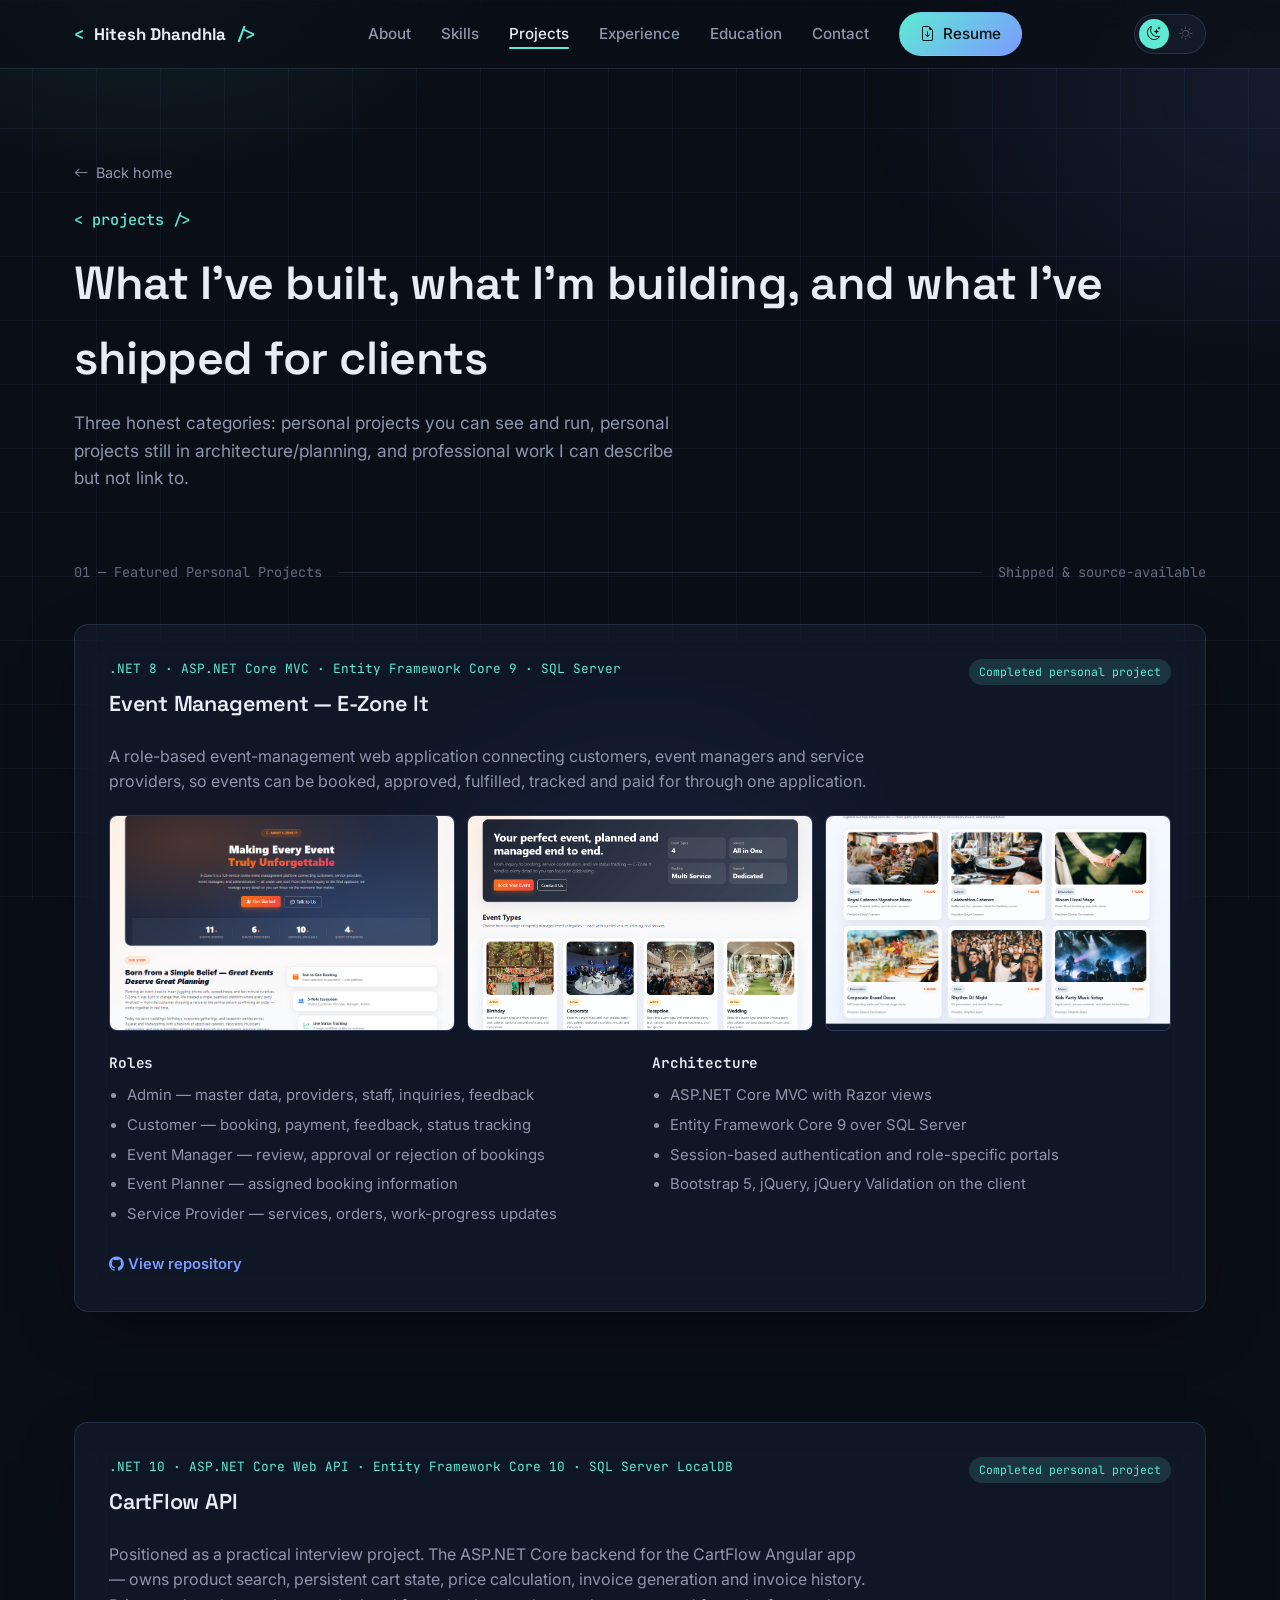
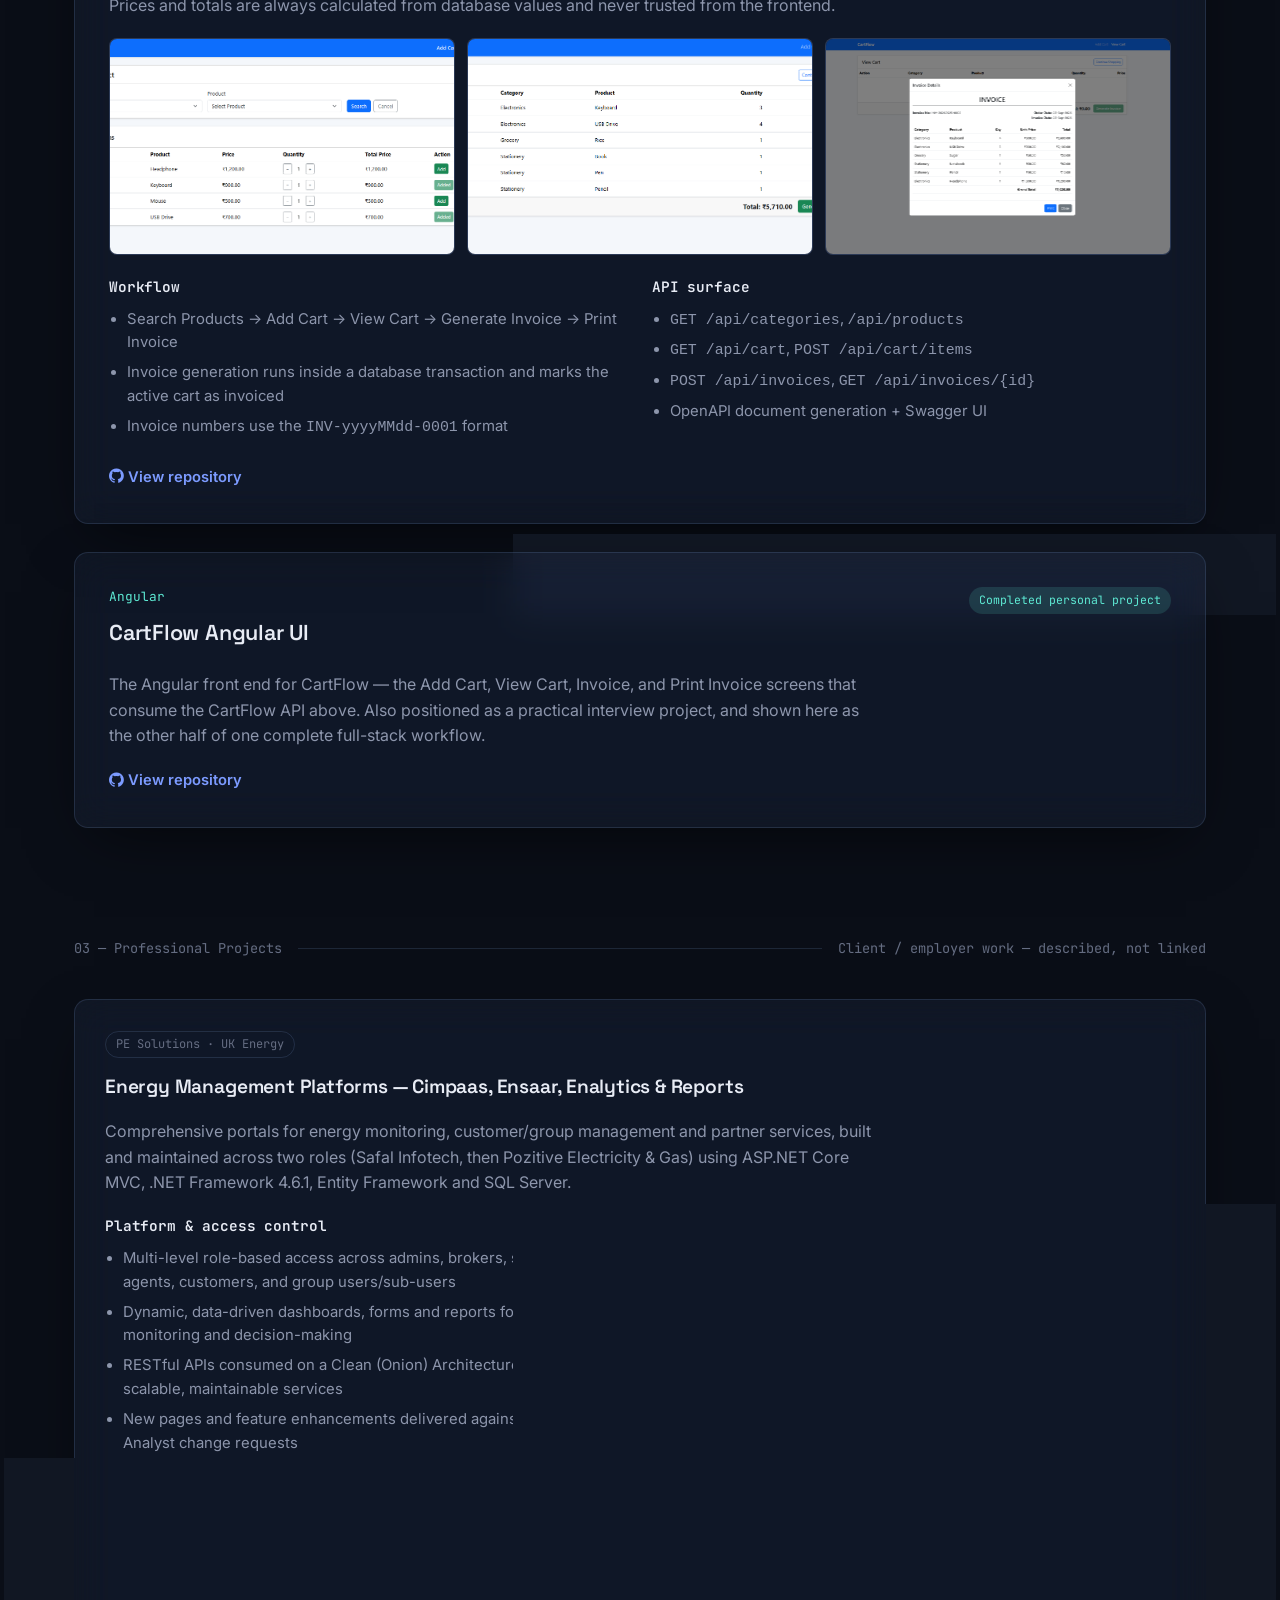
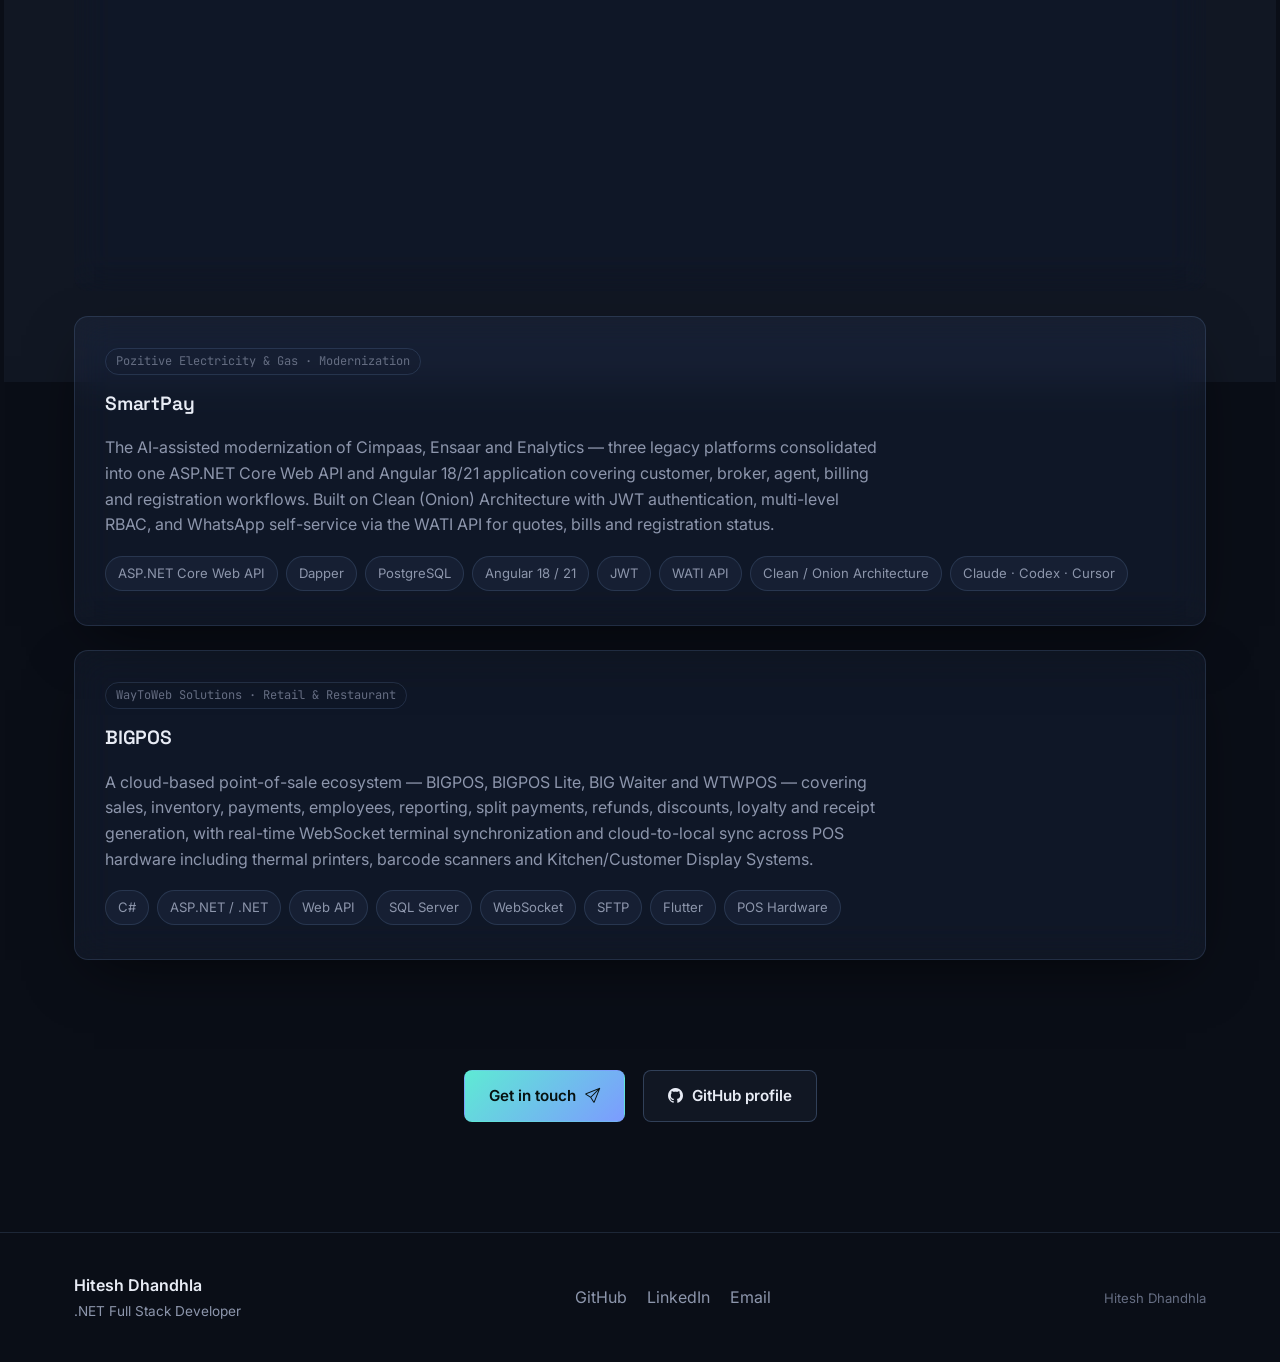
==== commit 1aac2aa6: "Update portfolio website" ====
--- a/projects/index.html
+++ b/projects/index.html
@@ -1,365 +1,509 @@
 <!doctype html>
 <html lang="en">
+
 <head>
-<meta charset="UTF-8">
-<meta name="viewport" content="width=device-width, initial-scale=1">
-<title>Projects | Hitesh Dhandhla</title>
-<meta name="description" content="Personal, in-progress and professional projects by Hitesh Dhandhla — .NET Full Stack Developer.">
-<link rel="icon" href="/assets/favicon/favicon.svg" type="image/svg+xml">
-<link rel="stylesheet" href="https://cdn.jsdelivr.net/npm/bootstrap-icons@1.11.3/font/bootstrap-icons.css">
-<link rel="stylesheet" href="https://cdn.jsdelivr.net/npm/aos@2.3.4/dist/aos.css">
-<link rel="stylesheet" href="/assets/css/style.css">
+  <meta charset="UTF-8">
+  <meta name="viewport" content="width=device-width, initial-scale=1">
+  <title>Projects | Hitesh Dhandhla</title>
+  <meta name="description"
+    content="Personal, in-progress and professional projects by Hitesh Dhandhla — .NET Full Stack Developer.">
+  <link rel="icon" href="/assets/favicon/favicon.svg" type="image/svg+xml">
+  <link rel="stylesheet" href="https://cdn.jsdelivr.net/npm/bootstrap-icons@1.11.3/font/bootstrap-icons.css">
+  <link rel="stylesheet" href="https://cdn.jsdelivr.net/npm/aos@2.3.4/dist/aos.css">
+  <link rel="stylesheet" href="/assets/css/style.css">
 </head>
+
 <body>
 
-<div class="bg-schematic" aria-hidden="true"></div>
-<div class="bg-glow" aria-hidden="true"></div>
-
-<nav class="site-nav">
-  <div class="container-narrow">
-    <a href="/" class="brand"><span class="bracket">&lt;</span>Hitesh Dhandhla<span class="bracket">/&gt;</span></a>
-    <ul class="nav-links" id="nav-links">
-      <li><a href="/#about">About</a></li>
-      <li><a href="/skills/">Skills</a></li>
-      <li><a href="/projects/" class="active">Projects</a></li>
-      <li><a href="/#experience">Experience</a></li>
-      <li><a href="/#education">Education</a></li>
-      <li><a href="/#contact">Contact</a></li>
-      <li><a class="nav-cta" href="/resume/Hitesh_Dhandhla.pdf" target="_blank" rel="noopener"><i class="bi bi-file-earmark-arrow-down"></i> Resume</a></li>
-    </ul>
-    <div class="nav-right">
-      <div class="theme-switch" role="group" aria-label="Theme">
-        <button type="button" data-theme="dark" aria-pressed="true" aria-label="Dark theme"><i class="bi bi-moon-stars"></i></button>
-        <button type="button" data-theme="light" aria-pressed="false" aria-label="Light theme"><i class="bi bi-sun"></i></button>
-      </div>
-      <button class="nav-toggle" aria-label="Open menu" aria-expanded="false" aria-controls="nav-links"><i class="bi bi-list"></i></button>
+  <div class="bg-schematic" aria-hidden="true"></div>
+  <div class="bg-glow" aria-hidden="true"></div>
+
+  <nav class="site-nav">
+    <div class="container-narrow">
+      <a href="/" class="brand"><span class="bracket">&lt;</span>Hitesh Dhandhla<span class="bracket">/&gt;</span></a>
+      <ul class="nav-links" id="nav-links">
+        <li><a href="/#about">About</a></li>
+        <li><a href="/skills/">Skills</a></li>
+        <li><a href="/projects/" class="active">Projects</a></li>
+        <li><a href="/#experience">Experience</a></li>
+        <li><a href="/#education">Education</a></li>
+        <li><a href="/#contact">Contact</a></li>
+        <li><a class="nav-cta" href="/resume/Hitesh_Dhandhla.pdf" download="Hitesh_Dhandhla.pdf" rel="noopener"><i
+              class="bi bi-file-earmark-arrow-down"></i> Resume</a></li>
+      </ul>
+      <div class="nav-right">
+        <div class="theme-switch" role="group" aria-label="Theme">
+          <button type="button" data-theme="dark" aria-pressed="true" aria-label="Dark theme"><i
+              class="bi bi-moon-stars"></i></button>
+          <button type="button" data-theme="light" aria-pressed="false" aria-label="Light theme"><i
+              class="bi bi-sun"></i></button>
+        </div>
+        <button class="nav-toggle" aria-label="Open menu" aria-expanded="false" aria-controls="nav-links"><i
+            class="bi bi-list"></i></button>
+      </div>
     </div>
-  </div>
-</nav>
-
-<main>
-  <section class="page-hero">
-    <div class="container-narrow">
-      <a href="index.html" class="breadcrumb-back"><i class="bi bi-arrow-left"></i> Back home</a>
-      <span class="code-label">&lt; projects /&gt;</span>
-      <h1>What I've built, what I'm building, and what I've shipped for clients</h1>
-      <p>Three honest categories: personal projects you can see and run, personal projects still in architecture/planning, and professional work I can describe but not link to.</p>
+  </nav>
+
+  <main>
+    <section class="page-hero">
+      <div class="container-narrow">
+        <a href="/" class="breadcrumb-back"><i class="bi bi-arrow-left"></i> Back home</a>
+        <span class="code-label">&lt; projects /&gt;</span>
+        <h1>What I've built, what I'm building, and what I've shipped for clients</h1>
+        <p>Three honest categories: personal projects you can see and run, personal projects still in
+          architecture/planning, and professional work I can describe but not link to.</p>
+      </div>
+    </section>
+
+    <!-- TIER A -->
+    <section style="padding-top:0;" id="event-management">
+      <div class="container-narrow">
+        <div class="tier-divider" data-aos="fade-up">
+          <span class="tier-label">01 — Featured Personal Projects</span>
+          <span class="line"></span>
+          <span class="tier-label">Shipped &amp; source-available</span>
+        </div>
+
+        <article class="glass detail-card" data-aos="fade-up">
+          <div class="detail-head">
+            <div>
+              <span class="project-tag">.NET 8 · ASP.NET Core MVC · Entity Framework Core 9 · SQL Server</span>
+              <h3>Event Management — E-Zone It</h3>
+            </div>
+            <span class="status-chip" style="background:rgba(94,234,212,0.14); color:var(--accent);">Completed personal
+              project</span>
+          </div>
+          <p class="desc">A role-based event-management web application connecting customers, event managers and service
+            providers, so events can be booked, approved, fulfilled, tracked and paid for through one application.</p>
+
+          <div class="shot-gallery">
+            <div class="shot-frame">
+              <img src="/assets/images/event-management/event-management-1.png"
+                alt="Event Management — booking dashboard" loading="lazy"
+                onerror="this.style.display='none'; this.nextElementSibling.style.display='flex';">
+              <div class="shot-fallback"><i class="bi bi-image"></i><span>event-management-1.png</span></div>
+            </div>
+            <div class="shot-frame">
+              <img src="/assets/images/event-management/event-management-2.png"
+                alt="Event Management — booking approval screen" loading="lazy"
+                onerror="this.style.display='none'; this.nextElementSibling.style.display='flex';">
+              <div class="shot-fallback"><i class="bi bi-image"></i><span>event-management-2.png</span></div>
+            </div>
+            <div class="shot-frame">
+              <img src="/assets/images/event-management/event-management-3.png"
+                alt="Event Management — service provider portal" loading="lazy"
+                onerror="this.style.display='none'; this.nextElementSibling.style.display='flex';">
+              <div class="shot-fallback"><i class="bi bi-image"></i><span>event-management-3.png</span></div>
+            </div>
+          </div>
+
+          <div class="detail-columns">
+            <div>
+              <h4>Roles</h4>
+              <ul>
+                <li>Admin — master data, providers, staff, inquiries, feedback</li>
+                <li>Customer — booking, payment, feedback, status tracking</li>
+                <li>Event Manager — review, approval or rejection of bookings</li>
+                <li>Event Planner — assigned booking information</li>
+                <li>Service Provider — services, orders, work-progress updates</li>
+              </ul>
+            </div>
+            <div>
+              <h4>Architecture</h4>
+              <ul>
+                <li>ASP.NET Core MVC with Razor views</li>
+                <li>Entity Framework Core 9 over SQL Server</li>
+                <li>Session-based authentication and role-specific portals</li>
+                <li>Bootstrap 5, jQuery, jQuery Validation on the client</li>
+              </ul>
+            </div>
+          </div>
+          <div class="detail-links">
+            <a href="https://github.com/HiteshDhandhla/EventManagement" target="_blank" rel="noopener"><i
+                class="bi bi-github"></i> View repository</a>
+          </div>
+        </article>
+      </div>
+    </section>
+
+    <section style="padding-top:0;" id="cartflow">
+      <div class="container-narrow">
+        <article class="glass detail-card" data-aos="fade-up">
+          <div class="detail-head">
+            <div>
+              <span class="project-tag">.NET 10 · ASP.NET Core Web API · Entity Framework Core 10 · SQL Server
+                LocalDB</span>
+              <h3>CartFlow API</h3>
+            </div>
+            <span class="status-chip" style="background:rgba(94,234,212,0.14); color:var(--accent);">Completed personal
+              project</span>
+          </div>
+          <p class="desc">Positioned as a practical interview project. The ASP.NET Core backend for the CartFlow Angular
+            app — owns product search, persistent cart state, price calculation, invoice generation and invoice history.
+            Prices and totals are always calculated from database values and never trusted from the frontend.</p>
+
+          <div class="shot-gallery">
+            <div class="shot-frame">
+              <img src="/assets/images/cartflow/cartflow-1.png" alt="CartFlow — Add Cart page" loading="lazy"
+                onerror="this.style.display='none'; this.nextElementSibling.style.display='flex';">
+              <div class="shot-fallback"><i class="bi bi-image"></i><span>cartflow-1.png</span></div>
+            </div>
+            <div class="shot-frame">
+              <img src="/assets/images/cartflow/cartflow-2.png" alt="CartFlow — View Cart page" loading="lazy"
+                onerror="this.style.display='none'; this.nextElementSibling.style.display='flex';">
+              <div class="shot-fallback"><i class="bi bi-image"></i><span>cartflow-2.png</span></div>
+            </div>
+            <div class="shot-frame">
+              <img src="/assets/images/cartflow/cartflow-3.png" alt="CartFlow — Invoice dialog" loading="lazy"
+                onerror="this.style.display='none'; this.nextElementSibling.style.display='flex';">
+              <div class="shot-fallback"><i class="bi bi-image"></i><span>cartflow-3.png</span></div>
+            </div>
+          </div>
+
+          <div class="detail-columns">
+            <div>
+              <h4>Workflow</h4>
+              <ul>
+                <li>Search Products → Add Cart → View Cart → Generate Invoice → Print Invoice</li>
+                <li>Invoice generation runs inside a database transaction and marks the active cart as invoiced</li>
+                <li>Invoice numbers use the <code>INV-yyyyMMdd-0001</code> format</li>
+              </ul>
+            </div>
+            <div>
+              <h4>API surface</h4>
+              <ul>
+                <li><code>GET /api/categories</code>, <code>/api/products</code></li>
+                <li><code>GET /api/cart</code>, <code>POST /api/cart/items</code></li>
+                <li><code>POST /api/invoices</code>, <code>GET /api/invoices/{id}</code></li>
+                <li>OpenAPI document generation + Swagger UI</li>
+              </ul>
+            </div>
+          </div>
+          <div class="detail-links">
+            <a href="https://github.com/HiteshDhandhla/CartFlow.Api" target="_blank" rel="noopener"><i
+                class="bi bi-github"></i> View repository</a>
+          </div>
+        </article>
+
+        <article class="glass detail-card" data-aos="fade-up">
+          <div class="detail-head">
+            <div>
+              <span class="project-tag">Angular</span>
+              <h3>CartFlow Angular UI</h3>
+            </div>
+            <span class="status-chip" style="background:rgba(94,234,212,0.14); color:var(--accent);">Completed personal
+              project</span>
+          </div>
+          <p class="desc">The Angular front end for CartFlow — the Add Cart, View Cart, Invoice, and Print Invoice
+            screens that consume the CartFlow API above. Also positioned as a practical interview project, and shown
+            here as the other half of one complete full-stack workflow.</p>
+          <div class="detail-links">
+            <a href="https://github.com/HiteshDhandhla/cart-flow-ui" target="_blank" rel="noopener"><i
+                class="bi bi-github"></i> View repository</a>
+          </div>
+        </article>
+      </div>
+    </section>
+
+    <!-- TIER B -->
+    <!-- <section style="padding-top:0;" id="dhanvantaricare">
+      <div class="container-narrow">
+        <div class="tier-divider" data-aos="fade-up">
+          <span class="tier-label">02 — In Progress</span>
+          <span class="line"></span>
+          <span class="tier-label">Planning &amp; architecture — personal, not public</span>
+        </div>
+
+        <article class="glass roadmap-card" data-aos="fade-up">
+          <div class="detail-head">
+            <div>
+              <span class="project-tag">Modular Clean/Onion Architecture · Dapper · Angular &amp; React</span>
+              <h3>DhanvantariCare</h3>
+            </div>
+            <span class="status-chip">Planning &amp; Architecture</span>
+          </div>
+          <p class="desc">A single, unified healthcare platform spanning hospitals, clinics, pharmacies, laboratories,
+            radiology, blood banks, ambulance services and home healthcare — plus a direct-to-patient portal. Designed
+            as a modular Clean/Onion-Architecture monolith, with event-driven module communication and dual
+            Angular/React frontends sharing one generated contract package. Deliberately launches as a modular monolith
+            first — full microservices extraction, native mobile apps and Kubernetes are explicitly out of scope until
+            later, approved phases.</p>
+
+          <div class="roadmap-table-wrap">
+            <table class="roadmap-table">
+              <thead>
+                <tr>
+                  <th>Phase</th>
+                  <th>Focus</th>
+                  <th>Outcome</th>
+                </tr>
+              </thead>
+              <tbody>
+                <tr>
+                  <td>0–3</td>
+                  <td>Repository, architecture, auth &amp; authorization</td>
+                  <td>Secure foundation before any business data is introduced</td>
+                </tr>
+                <tr>
+                  <td>4–6</td>
+                  <td>Organization onboarding, branch ops &amp; branding</td>
+                  <td>Hospitals/branches administered without cross-tenant leakage</td>
+                </tr>
+                <tr>
+                  <td>7–10</td>
+                  <td>Patient registration, providers, appointments</td>
+                  <td>Care can be received with or without portal access</td>
+                </tr>
+                <tr>
+                  <td>11–17</td>
+                  <td>Clinical, diagnostics, lab, radiology, notifications</td>
+                  <td>Diagnostic intent flows to verified longitudinal reports</td>
+                </tr>
+                <tr>
+                  <td>18–21</td>
+                  <td>Pharmacy, billing, insurance, inventory</td>
+                  <td>Revenue-cycle workflows are transactional and reconciled</td>
+                </tr>
+                <tr>
+                  <td>22–24</td>
+                  <td>Recruitment, workforce, payroll, finance</td>
+                  <td>Auditable time tracking with strict data separation</td>
+                </tr>
+                <tr>
+                  <td>25–26</td>
+                  <td>Telemedicine, home healthcare, ambulance</td>
+                  <td>Extended &amp; emergency care with safe handoffs</td>
+                </tr>
+                <tr>
+                  <td>27–28</td>
+                  <td>Inpatient, surgery/theatre, equipment assets</td>
+                  <td>Concurrency-safe, historically traceable operations</td>
+                </tr>
+                <tr>
+                  <td>29–33</td>
+                  <td>Audit, interoperability, consent, GA hardening</td>
+                  <td>Platform resilience passes General Availability gates</td>
+                </tr>
+              </tbody>
+            </table>
+          </div>
+          <p class="roadmap-note">34 small, dependency-gated phases in total — each requires documented acceptance
+            evidence and passing tests before it counts as done. Repositories and live progress are not public yet.</p>
+        </article>
+      </div>
+    </section>
+
+    <section style="padding-top:0;" id="ratnakarlabs">
+      <div class="container-narrow">
+        <article class="glass roadmap-card" data-aos="fade-up">
+          <div class="detail-head">
+            <div>
+              <span class="project-tag">YARP Gateway · ASP.NET Core 10 · Dapper · Angular 22+ &amp; React 20+</span>
+              <h3>RatnakarLabs — Ratnakar Commerce Platform</h3>
+            </div>
+            <span class="status-chip">Planning &amp; Architecture</span>
+          </div>
+          <p class="desc">A microservices e-commerce platform built as a study and portfolio project — practicing a YARP
+            API Gateway, event-driven service integration, and parallel Angular and React clients built against one
+            shared backend contract. Structured across seven independently versioned repositories (services, Angular,
+            React, shared contracts, docs, DevOps, Postman). A mobile client is explicitly out of scope for now.</p>
+
+          <div class="roadmap-table-wrap">
+            <table class="roadmap-table">
+              <thead>
+                <tr>
+                  <th>Milestone</th>
+                  <th>Phases</th>
+                  <th>Outcome</th>
+                </tr>
+              </thead>
+              <tbody>
+                <tr>
+                  <td>0.1.0</td>
+                  <td>Phase 0</td>
+                  <td>Reproducible repos, local infra, CI, contracts, docs foundation</td>
+                </tr>
+                <tr>
+                  <td>0.2.0</td>
+                  <td>Phases 1–2</td>
+                  <td>Secure sign-in/profile, browsable catalog, seller inventory</td>
+                </tr>
+                <tr>
+                  <td>0.3.0</td>
+                  <td>Phase 3</td>
+                  <td>Persistent cart, wishlist and coupon journeys in both clients</td>
+                </tr>
+                <tr>
+                  <td>0.5.0</td>
+                  <td>Phases 4–5</td>
+                  <td>Idempotent checkout, inventory reservation, sandbox payment</td>
+                </tr>
+                <tr>
+                  <td>0.6.0</td>
+                  <td>Phases 6–7</td>
+                  <td>Shipment tracking, notifications, live updates, invoices</td>
+                </tr>
+                <tr>
+                  <td>0.8.0</td>
+                  <td>Phases 8–9</td>
+                  <td>Reviews, moderation, admin dashboards and reporting</td>
+                </tr>
+                <tr>
+                  <td>1.0.0</td>
+                  <td>Phase 10</td>
+                  <td>Hardened, observable, tested, containerized release</td>
+                </tr>
+              </tbody>
+            </table>
+          </div>
+          <p class="roadmap-note">Designed to demonstrate JWT/refresh-token rotation, database-per-service ownership,
+            Redis, RabbitMQ, SignalR live updates, Docker/Kubernetes/CI-CD and OpenTelemetry — repositories are not
+            public yet.</p>
+        </article>
+      </div>
+    </section> -->
+
+    <!-- TIER C -->
+    <section style="padding-top:0;">
+      <div class="container-narrow">
+        <div class="tier-divider" data-aos="fade-up">
+          <span class="tier-label">03 — Professional Projects</span>
+          <span class="line"></span>
+          <span class="tier-label">Client / employer work — described, not linked</span>
+        </div>
+
+        <article class="glass org-card" data-aos="fade-up">
+          <span class="org-label">PE Solutions · UK Energy</span>
+          <h3>Energy Management Platforms — Cimpaas, Ensaar, Enalytics &amp; Reports</h3>
+          <p class="desc">Comprehensive portals for energy monitoring, customer/group management and partner services,
+            built and maintained across two roles (Safal Infotech, then Pozitive Electricity &amp; Gas) using ASP.NET
+            Core MVC, .NET Framework 4.6.1, Entity Framework and SQL Server.</p>
+
+          <div class="detail-columns">
+            <div>
+              <h4>Platform &amp; access control</h4>
+              <ul>
+                <li>Multi-level role-based access across admins, brokers, sub-brokers, agents, customers, and group
+                  users/sub-users</li>
+                <li>Dynamic, data-driven dashboards, forms and reports for real-time monitoring and decision-making</li>
+                <li>RESTful APIs consumed on a Clean (Onion) Architecture backend for scalable, maintainable services
+                </li>
+                <li>New pages and feature enhancements delivered against Business Analyst change requests</li>
+                <li>Third-party API integrations extending platform functionality and interoperability</li>
+                <li>Responsive, interactive UI work in JavaScript and Angular</li>
+                <li>Task tracking and status reporting managed through monday.com</li>
+                <li>Claude, Codex and Cursor used to raise code quality and development speed</li>
+              </ul>
+            </div>
+            <div>
+              <h4>Automation consoles built</h4>
+              <ul>
+                <li><strong>WelcomeMail</strong> — automated welcome-letter dispatch at contract start date</li>
+                <li><strong>COT_Notification</strong> — SLA-driven Change-of-Tenancy alerts with working-day
+                  calculations that exclude weekends and holidays; automated day-5 and day-7 reminders to owners and
+                  tenants, plus a management report generated after final COT completion</li>
+                <li><strong>BulkNotification</strong> — user selects an email template and uploads a
+                  customer/partner/internal-team Excel file; the console app reads the file and sends the email to
+                  everyone listed in it</li>
+                <li><strong>AutoEmailSend</strong> — parallel dispatch of welcome letters, partner updates and internal
+                  alerts</li>
+                <li><strong>System Notification</strong> — timely alerts for official events, release notes and policy
+                  updates</li>
+                <li><strong>Contract Verification</strong> — reads a contract file uploaded by a partner or internal
+                  user for a group or individual customer, and verifies the contract's rate and price against the
+                  system's own rate</li>
+              </ul>
+            </div>
+          </div>
+
+          <p class="desc" style="margin-top:4px;">Earlier, as an external developer for the same Pozitive Energy
+            projects via Safal Infotech, this work also included a 60% page-load reduction on group pages through SQL
+            and code-level optimization, stored-procedure/function tuning in SQL Server, and secure role-based platforms
+            for partners and brokers.</p>
+
+          <div class="chip-row">
+            <span class="chip">ASP.NET MVC (.NET Framework 4.6.1)</span><span class="chip">ASP.NET Core MVC</span>
+            <span class="chip">Entity Framework</span><span class="chip">ADO.NET</span><span class="chip">SQL
+              Server</span><span class="chip">iText</span>
+            <span class="chip">Linq</span><span class="chip">Email Notifications</span><span
+              class="chip">monday.com</span>
+          </div>
+        </article>
+
+        <article class="glass org-card" data-aos="fade-up">
+          <span class="org-label">Pozitive Electricity &amp; Gas · Modernization</span>
+          <h3>SmartPay</h3>
+          <p class="desc">The AI-assisted modernization of Cimpaas, Ensaar and Enalytics — three legacy platforms
+            consolidated into one ASP.NET Core Web API and Angular 18/21 application covering customer, broker, agent,
+            billing and registration workflows. Built on Clean (Onion) Architecture with JWT authentication, multi-level
+            RBAC, and WhatsApp self-service via the WATI API for quotes, bills and registration status.</p>
+          <div class="chip-row">
+            <span class="chip">ASP.NET Core Web API</span><span class="chip">Dapper</span><span
+              class="chip">PostgreSQL</span>
+            <span class="chip">Angular 18 / 21</span><span class="chip">JWT</span><span class="chip">WATI API</span>
+            <span class="chip">Clean / Onion Architecture</span><span class="chip">Claude · Codex · Cursor</span>
+          </div>
+        </article>
+
+        <article class="glass org-card" data-aos="fade-up">
+          <span class="org-label">WayToWeb Solutions · Retail &amp; Restaurant</span>
+          <h3>BIGPOS</h3>
+          <p class="desc">A cloud-based point-of-sale ecosystem — BIGPOS, BIGPOS Lite, BIG Waiter and WTWPOS — covering
+            sales, inventory, payments, employees, reporting, split payments, refunds, discounts, loyalty and receipt
+            generation, with real-time WebSocket terminal synchronization and cloud-to-local sync across POS hardware
+            including thermal printers, barcode scanners and Kitchen/Customer Display Systems.</p>
+          <div class="chip-row">
+            <span class="chip">C#</span><span class="chip">ASP.NET / .NET</span><span class="chip">Web API</span><span
+              class="chip">SQL Server</span>
+            <span class="chip">WebSocket</span><span class="chip">SFTP</span><span class="chip">Flutter</span><span
+              class="chip">POS Hardware</span>
+          </div>
+        </article>
+      </div>
+    </section>
+
+    <!-- Tech summary -->
+    <!-- <section style="padding-top:0;"> -->
+    <!-- <div class="container-narrow"> -->
+    <!-- <div class="section-head" data-aos="fade-up"> -->
+    <!-- <span class="code-label">&lt; at a glance /&gt;</span> -->
+    <!-- <h2>Project technology summary</h2> -->
+    <!-- </div> -->
+    <!-- <div class="tech-summary-grid" data-aos="fade-up"> -->
+    <!-- <div class="glass tech-summary-item"><div class="num">2</div><div class="lbl">Shipped personal projects</div></div> -->
+    <!-- <div class="glass tech-summary-item"><div class="num">2</div><div class="lbl">In-progress architecture builds</div></div> -->
+    <!-- <div class="glass tech-summary-item"><div class="num">3</div><div class="lbl">Professional platforms</div></div> -->
+    <!-- <div class="glass tech-summary-item"><div class="num">2</div><div class="lbl">Frontend frameworks — Angular &amp; React</div></div> -->
+    <!-- <div class="glass tech-summary-item"><div class="num">2</div><div class="lbl">Databases — SQL Server &amp; PostgreSQL</div></div> -->
+    <!-- </div> -->
+    <!-- </div> -->
+    <!-- </section> -->
+
+    <section style="padding-top:0;">
+      <div class="container-narrow" data-aos="fade-up" style="text-align:center;">
+        <a href="/#contact" class="btn btn-primary">Get in touch <i class="bi bi-send"></i></a>
+        <a href="https://github.com/HiteshDhandhla" target="_blank" rel="noopener" class="btn btn-ghost"
+          style="margin-left:14px;"><i class="bi bi-github"></i> GitHub profile</a>
+      </div>
+    </section>
+  </main>
+
+  <footer>
+    <div class="container-narrow footer-row">
+      <div class="footer-brand">Hitesh Dhandhla<span>.NET Full Stack Developer</span></div>
+      <div class="footer-links">
+        <a href="https://github.com/HiteshDhandhla" target="_blank" rel="noopener">GitHub</a>
+        <a href="https://linkedin.com/in/hitesh-dhandhla" target="_blank" rel="noopener">LinkedIn</a>
+        <a href="mailto:hitesh.dhandhla@gmail.com">Email</a>
+      </div>
+      <!-- <div class="footer-meta">&copy; <span id="footer-year"></span> Hitesh Dhandhla · Built with HTML, CSS &amp; JavaScript</div> -->
+      <div class="footer-meta">Hitesh Dhandhla</div>
     </div>
-  </section>
-
-  <!-- TIER A -->
-  <section style="padding-top:0;" id="event-management">
-    <div class="container-narrow">
-      <div class="tier-divider" data-aos="fade-up">
-        <span class="tier-label">01 — Featured Personal Projects</span>
-        <span class="line"></span>
-        <span class="tier-label">Shipped &amp; source-available</span>
-      </div>
-
-      <article class="glass detail-card" data-aos="fade-up">
-        <div class="detail-head">
-          <div>
-            <span class="project-tag">.NET 8 · ASP.NET Core MVC · Entity Framework Core 9 · SQL Server</span>
-            <h3>Event Management — E-Zone It</h3>
-          </div>
-          <span class="status-chip" style="background:rgba(94,234,212,0.14); color:var(--accent);">Completed personal project</span>
-        </div>
-        <p class="desc">A role-based event-management web application connecting customers, event managers and service providers, so events can be booked, approved, fulfilled, tracked and paid for through one application.</p>
-
-        <div class="shot-gallery">
-          <div class="shot-frame">
-            <img src="/assets/images/event-management/event-management-1.png" alt="Event Management — booking dashboard" loading="lazy" onerror="this.style.display='none'; this.nextElementSibling.style.display='flex';">
-            <div class="shot-fallback"><i class="bi bi-image"></i><span>event-management-1.png</span></div>
-          </div>
-          <div class="shot-frame">
-            <img src="/assets/images/event-management/event-management-2.png" alt="Event Management — booking approval screen" loading="lazy" onerror="this.style.display='none'; this.nextElementSibling.style.display='flex';">
-            <div class="shot-fallback"><i class="bi bi-image"></i><span>event-management-2.png</span></div>
-          </div>
-          <div class="shot-frame">
-            <img src="/assets/images/event-management/event-management-3.png" alt="Event Management — service provider portal" loading="lazy" onerror="this.style.display='none'; this.nextElementSibling.style.display='flex';">
-            <div class="shot-fallback"><i class="bi bi-image"></i><span>event-management-3.png</span></div>
-          </div>
-        </div>
-
-        <div class="detail-columns">
-          <div>
-            <h4>Roles</h4>
-            <ul>
-              <li>Admin — master data, providers, staff, inquiries, feedback</li>
-              <li>Customer — booking, payment, feedback, status tracking</li>
-              <li>Event Manager — review, approval or rejection of bookings</li>
-              <li>Event Planner — assigned booking information</li>
-              <li>Service Provider — services, orders, work-progress updates</li>
-            </ul>
-          </div>
-          <div>
-            <h4>Architecture</h4>
-            <ul>
-              <li>ASP.NET Core MVC with Razor views</li>
-              <li>Entity Framework Core 9 over SQL Server</li>
-              <li>Session-based authentication and role-specific portals</li>
-              <li>Bootstrap 5, jQuery, jQuery Validation on the client</li>
-            </ul>
-          </div>
-        </div>
-        <div class="detail-links">
-          <a href="https://github.com/HiteshDhandhla/EventManagement" target="_blank" rel="noopener"><i class="bi bi-github"></i> View repository</a>
-        </div>
-      </article>
-    </div>
-  </section>
-
-  <section style="padding-top:0;" id="cartflow">
-    <div class="container-narrow">
-      <article class="glass detail-card" data-aos="fade-up">
-        <div class="detail-head">
-          <div>
-            <span class="project-tag">.NET 10 · ASP.NET Core Web API · Entity Framework Core 10 · SQL Server LocalDB</span>
-            <h3>CartFlow API</h3>
-          </div>
-          <span class="status-chip" style="background:rgba(94,234,212,0.14); color:var(--accent);">Completed personal project</span>
-        </div>
-        <p class="desc">Positioned as a practical interview project. The ASP.NET Core backend for the CartFlow Angular app — owns product search, persistent cart state, price calculation, invoice generation and invoice history. Prices and totals are always calculated from database values and never trusted from the frontend.</p>
-
-        <div class="shot-gallery">
-          <div class="shot-frame">
-            <img src="/assets/images/cartflow/cartflow-1.png" alt="CartFlow — Add Cart page" loading="lazy" onerror="this.style.display='none'; this.nextElementSibling.style.display='flex';">
-            <div class="shot-fallback"><i class="bi bi-image"></i><span>cartflow-1.png</span></div>
-          </div>
-          <div class="shot-frame">
-            <img src="/assets/images/cartflow/cartflow-2.png" alt="CartFlow — View Cart page" loading="lazy" onerror="this.style.display='none'; this.nextElementSibling.style.display='flex';">
-            <div class="shot-fallback"><i class="bi bi-image"></i><span>cartflow-2.png</span></div>
-          </div>
-          <div class="shot-frame">
-            <img src="/assets/images/cartflow/cartflow-3.png" alt="CartFlow — Invoice dialog" loading="lazy" onerror="this.style.display='none'; this.nextElementSibling.style.display='flex';">
-            <div class="shot-fallback"><i class="bi bi-image"></i><span>cartflow-3.png</span></div>
-          </div>
-        </div>
-
-        <div class="detail-columns">
-          <div>
-            <h4>Workflow</h4>
-            <ul>
-              <li>Search Products → Add Cart → View Cart → Generate Invoice → Print Invoice</li>
-              <li>Invoice generation runs inside a database transaction and marks the active cart as invoiced</li>
-              <li>Invoice numbers use the <code>INV-yyyyMMdd-0001</code> format</li>
-            </ul>
-          </div>
-          <div>
-            <h4>API surface</h4>
-            <ul>
-              <li><code>GET /api/categories</code>, <code>/api/products</code></li>
-              <li><code>GET /api/cart</code>, <code>POST /api/cart/items</code></li>
-              <li><code>POST /api/invoices</code>, <code>GET /api/invoices/{id}</code></li>
-              <li>OpenAPI document generation + Swagger UI</li>
-            </ul>
-          </div>
-        </div>
-        <div class="detail-links">
-          <a href="https://github.com/HiteshDhandhla/CartFlow.Api" target="_blank" rel="noopener"><i class="bi bi-github"></i> View repository</a>
-        </div>
-      </article>
-
-      <article class="glass detail-card" data-aos="fade-up">
-        <div class="detail-head">
-          <div>
-            <span class="project-tag">Angular</span>
-            <h3>CartFlow Angular UI</h3>
-          </div>
-          <span class="status-chip" style="background:rgba(94,234,212,0.14); color:var(--accent);">Completed personal project</span>
-        </div>
-        <p class="desc">The Angular front end for CartFlow — the Add Cart, View Cart, Invoice, and Print Invoice screens that consume the CartFlow API above. Also positioned as a practical interview project, and shown here as the other half of one complete full-stack workflow.</p>
-        <div class="detail-links">
-          <a href="https://github.com/HiteshDhandhla/cart-flow-ui" target="_blank" rel="noopener"><i class="bi bi-github"></i> View repository</a>
-        </div>
-      </article>
-    </div>
-  </section>
-
-  <!-- TIER B -->
-  <section style="padding-top:0;" id="dhanvantaricare">
-    <div class="container-narrow">
-      <div class="tier-divider" data-aos="fade-up">
-        <span class="tier-label">02 — In Progress</span>
-        <span class="line"></span>
-        <span class="tier-label">Planning &amp; architecture — personal, not public</span>
-      </div>
-
-      <article class="glass roadmap-card" data-aos="fade-up">
-        <div class="detail-head">
-          <div>
-            <span class="project-tag">Modular Clean/Onion Architecture · Dapper · Angular &amp; React</span>
-            <h3>DhanvantariCare</h3>
-          </div>
-          <span class="status-chip">Planning &amp; Architecture</span>
-        </div>
-        <p class="desc">A single, unified healthcare platform spanning hospitals, clinics, pharmacies, laboratories, radiology, blood banks, ambulance services and home healthcare — plus a direct-to-patient portal. Designed as a modular Clean/Onion-Architecture monolith, with event-driven module communication and dual Angular/React frontends sharing one generated contract package. Deliberately launches as a modular monolith first — full microservices extraction, native mobile apps and Kubernetes are explicitly out of scope until later, approved phases.</p>
-
-        <div class="roadmap-table-wrap">
-          <table class="roadmap-table">
-            <thead><tr><th>Phase</th><th>Focus</th><th>Outcome</th></tr></thead>
-            <tbody>
-              <tr><td>0–3</td><td>Repository, architecture, auth &amp; authorization</td><td>Secure foundation before any business data is introduced</td></tr>
-              <tr><td>4–6</td><td>Organization onboarding, branch ops &amp; branding</td><td>Hospitals/branches administered without cross-tenant leakage</td></tr>
-              <tr><td>7–10</td><td>Patient registration, providers, appointments</td><td>Care can be received with or without portal access</td></tr>
-              <tr><td>11–17</td><td>Clinical, diagnostics, lab, radiology, notifications</td><td>Diagnostic intent flows to verified longitudinal reports</td></tr>
-              <tr><td>18–21</td><td>Pharmacy, billing, insurance, inventory</td><td>Revenue-cycle workflows are transactional and reconciled</td></tr>
-              <tr><td>22–24</td><td>Recruitment, workforce, payroll, finance</td><td>Auditable time tracking with strict data separation</td></tr>
-              <tr><td>25–26</td><td>Telemedicine, home healthcare, ambulance</td><td>Extended &amp; emergency care with safe handoffs</td></tr>
-              <tr><td>27–28</td><td>Inpatient, surgery/theatre, equipment assets</td><td>Concurrency-safe, historically traceable operations</td></tr>
-              <tr><td>29–33</td><td>Audit, interoperability, consent, GA hardening</td><td>Platform resilience passes General Availability gates</td></tr>
-            </tbody>
-          </table>
-        </div>
-        <p class="roadmap-note">34 small, dependency-gated phases in total — each requires documented acceptance evidence and passing tests before it counts as done. Repositories and live progress are not public yet.</p>
-      </article>
-    </div>
-  </section>
-
-  <section style="padding-top:0;" id="ratnakarlabs">
-    <div class="container-narrow">
-      <article class="glass roadmap-card" data-aos="fade-up">
-        <div class="detail-head">
-          <div>
-            <span class="project-tag">YARP Gateway · ASP.NET Core 10 · Dapper · Angular 22+ &amp; React 20+</span>
-            <h3>RatnakarLabs — Ratnakar Commerce Platform</h3>
-          </div>
-          <span class="status-chip">Planning &amp; Architecture</span>
-        </div>
-        <p class="desc">A microservices e-commerce platform built as a study and portfolio project — practicing a YARP API Gateway, event-driven service integration, and parallel Angular and React clients built against one shared backend contract. Structured across seven independently versioned repositories (services, Angular, React, shared contracts, docs, DevOps, Postman). A mobile client is explicitly out of scope for now.</p>
-
-        <div class="roadmap-table-wrap">
-          <table class="roadmap-table">
-            <thead><tr><th>Milestone</th><th>Phases</th><th>Outcome</th></tr></thead>
-            <tbody>
-              <tr><td>0.1.0</td><td>Phase 0</td><td>Reproducible repos, local infra, CI, contracts, docs foundation</td></tr>
-              <tr><td>0.2.0</td><td>Phases 1–2</td><td>Secure sign-in/profile, browsable catalog, seller inventory</td></tr>
-              <tr><td>0.3.0</td><td>Phase 3</td><td>Persistent cart, wishlist and coupon journeys in both clients</td></tr>
-              <tr><td>0.5.0</td><td>Phases 4–5</td><td>Idempotent checkout, inventory reservation, sandbox payment</td></tr>
-              <tr><td>0.6.0</td><td>Phases 6–7</td><td>Shipment tracking, notifications, live updates, invoices</td></tr>
-              <tr><td>0.8.0</td><td>Phases 8–9</td><td>Reviews, moderation, admin dashboards and reporting</td></tr>
-              <tr><td>1.0.0</td><td>Phase 10</td><td>Hardened, observable, tested, containerized release</td></tr>
-            </tbody>
-          </table>
-        </div>
-        <p class="roadmap-note">Designed to demonstrate JWT/refresh-token rotation, database-per-service ownership, Redis, RabbitMQ, SignalR live updates, Docker/Kubernetes/CI-CD and OpenTelemetry — repositories are not public yet.</p>
-      </article>
-    </div>
-  </section>
-
-  <!-- TIER C -->
-  <section style="padding-top:0;">
-    <div class="container-narrow">
-      <div class="tier-divider" data-aos="fade-up">
-        <span class="tier-label">03 — Professional Projects</span>
-        <span class="line"></span>
-        <span class="tier-label">Client / employer work — described, not linked</span>
-      </div>
-
-      <article class="glass org-card" data-aos="fade-up">
-        <span class="org-label">PE Solutions · UK Energy</span>
-        <h3>Energy Management Platforms — Cimpaas, Ensaar, Enalytics &amp; Reports</h3>
-        <p class="desc">Comprehensive portals for energy monitoring, customer/group management and partner services, built and maintained across two roles (Safal Infotech, then Pozitive Electricity &amp; Gas) using ASP.NET Core MVC, .NET Framework 4.6.1, Entity Framework and SQL Server.</p>
-
-        <div class="detail-columns">
-          <div>
-            <h4>Platform &amp; access control</h4>
-            <ul>
-              <li>Multi-level role-based access across admins, brokers, sub-brokers, agents, customers, and group users/sub-users</li>
-              <li>Dynamic, data-driven dashboards, forms and reports for real-time monitoring and decision-making</li>
-              <li>RESTful APIs consumed on a Clean (Onion) Architecture backend for scalable, maintainable services</li>
-              <li>New pages and feature enhancements delivered against Business Analyst change requests</li>
-              <li>Third-party API integrations extending platform functionality and interoperability</li>
-              <li>Responsive, interactive UI work in JavaScript and Angular</li>
-              <li>Task tracking and status reporting managed through monday.com</li>
-              <li>Claude, Codex and Cursor used to raise code quality and development speed</li>
-            </ul>
-          </div>
-          <div>
-            <h4>Automation consoles built</h4>
-            <ul>
-  <li><strong>WelcomeMail</strong> — automated welcome-letter dispatch at contract start date</li>
-  <li><strong>COT_Notification</strong> — SLA-driven Change-of-Tenancy alerts with working-day calculations that exclude weekends and holidays; automated day-5 and day-7 reminders to owners and tenants, plus a management report generated after final COT completion</li>
-  <li><strong>BulkNotification</strong> — user selects an email template and uploads a customer/partner/internal-team Excel file; the console app reads the file and sends the email to everyone listed in it</li>
-  <li><strong>AutoEmailSend</strong> — parallel dispatch of welcome letters, partner updates and internal alerts</li>
-  <li><strong>System Notification</strong> — timely alerts for official events, release notes and policy updates</li>
-  <li><strong>Contract Verification</strong> — reads a contract file uploaded by a partner or internal user for a group or individual customer, and verifies the contract's rate and price against the system's own rate</li>
-</ul>
-          </div>
-        </div>
-
-        <p class="desc" style="margin-top:4px;">Earlier, as an external developer for the same Pozitive Energy projects via Safal Infotech, this work also included a 60% page-load reduction on group pages through SQL and code-level optimization, stored-procedure/function tuning in SQL Server, and secure role-based platforms for partners and brokers.</p>
-
-        <div class="chip-row">
-          <span class="chip">ASP.NET MVC (.NET Framework 4.6.1)</span><span class="chip">ASP.NET Core MVC</span>
-          <span class="chip">Entity Framework</span><span class="chip">ADO.NET</span><span class="chip">SQL Server</span><span class="chip">iText</span>
-          <span class="chip">Linq</span><span class="chip">Email Notifications</span><span class="chip">monday.com</span>
-        </div>
-      </article>
-
-      <article class="glass org-card" data-aos="fade-up">
-        <span class="org-label">Pozitive Electricity &amp; Gas · Modernization</span>
-        <h3>SmartPay</h3>
-        <p class="desc">The AI-assisted modernization of Cimpaas, Ensaar and Enalytics — three legacy platforms consolidated into one ASP.NET Core Web API and Angular 18/21 application covering customer, broker, agent, billing and registration workflows. Built on Clean (Onion) Architecture with JWT authentication, multi-level RBAC, and WhatsApp self-service via the WATI API for quotes, bills and registration status.</p>
-        <div class="chip-row">
-          <span class="chip">ASP.NET Core Web API</span><span class="chip">Dapper</span><span class="chip">PostgreSQL</span>
-          <span class="chip">Angular 18 / 21</span><span class="chip">JWT</span><span class="chip">WATI API</span>
-          <span class="chip">Clean / Onion Architecture</span><span class="chip">Claude · Codex · Cursor</span>
-        </div>
-      </article>
-
-      <article class="glass org-card" data-aos="fade-up">
-        <span class="org-label">WayToWeb Solutions · Retail &amp; Restaurant</span>
-        <h3>BIGPOS</h3>
-        <p class="desc">A cloud-based point-of-sale ecosystem — BIGPOS, BIGPOS Lite, BIG Waiter and WTWPOS — covering sales, inventory, payments, employees, reporting, split payments, refunds, discounts, loyalty and receipt generation, with real-time WebSocket terminal synchronization and cloud-to-local sync across POS hardware including thermal printers, barcode scanners and Kitchen/Customer Display Systems.</p>
-        <div class="chip-row">
-          <span class="chip">C#</span><span class="chip">ASP.NET / .NET</span><span class="chip">Web API</span><span class="chip">SQL Server</span>
-          <span class="chip">WebSocket</span><span class="chip">SFTP</span><span class="chip">Flutter</span><span class="chip">POS Hardware</span>
-        </div>
-      </article>
-    </div>
-  </section>
-
-  <!-- Tech summary -->
-  <!-- <section style="padding-top:0;"> -->
-    <!-- <div class="container-narrow"> -->
-      <!-- <div class="section-head" data-aos="fade-up"> -->
-        <!-- <span class="code-label">&lt; at a glance /&gt;</span> -->
-        <!-- <h2>Project technology summary</h2> -->
-      <!-- </div> -->
-      <!-- <div class="tech-summary-grid" data-aos="fade-up"> -->
-        <!-- <div class="glass tech-summary-item"><div class="num">2</div><div class="lbl">Shipped personal projects</div></div> -->
-        <!-- <div class="glass tech-summary-item"><div class="num">2</div><div class="lbl">In-progress architecture builds</div></div> -->
-        <!-- <div class="glass tech-summary-item"><div class="num">3</div><div class="lbl">Professional platforms</div></div> -->
-        <!-- <div class="glass tech-summary-item"><div class="num">2</div><div class="lbl">Frontend frameworks — Angular &amp; React</div></div> -->
-        <!-- <div class="glass tech-summary-item"><div class="num">2</div><div class="lbl">Databases — SQL Server &amp; PostgreSQL</div></div> -->
-      <!-- </div> -->
-    <!-- </div> -->
-  <!-- </section> -->
-
-  <section style="padding-top:0;">
-    <div class="container-narrow" data-aos="fade-up" style="text-align:center;">
-      <a href="/#contact" class="btn btn-primary">Get in touch <i class="bi bi-send"></i></a>
-      <a href="https://github.com/HiteshDhandhla" target="_blank" rel="noopener" class="btn btn-ghost" style="margin-left:14px;"><i class="bi bi-github"></i> GitHub profile</a>
-    </div>
-  </section>
-</main>
-
-<footer>
-  <div class="container-narrow footer-row">
-    <div class="footer-brand">Hitesh Dhandhla<span>.NET Full Stack Developer</span></div>
-    <div class="footer-links">
-      <a href="https://github.com/HiteshDhandhla" target="_blank" rel="noopener">GitHub</a>
-      <a href="https://linkedin.com/in/hitesh-dhandhla" target="_blank" rel="noopener">LinkedIn</a>
-      <a href="mailto:hitesh.dhandhla@gmail.com">Email</a>
-    </div>
-    <!-- <div class="footer-meta">&copy; <span id="footer-year"></span> Hitesh Dhandhla · Built with HTML, CSS &amp; JavaScript</div> -->
-    <div class="footer-meta">Hitesh Dhandhla</div>
-  </div>
-</footer>
-
-<script src="https://cdn.jsdelivr.net/npm/aos@2.3.4/dist/aos.js"></script>
-<script src="/assets/js/theme.js"></script>
-<script src="/assets/js/main.js"></script>
+  </footer>
+
+  <script src="https://cdn.jsdelivr.net/npm/aos@2.3.4/dist/aos.js"></script>
+  <script src="/assets/js/theme.js"></script>
+  <script src="/assets/js/main.js"></script>
 </body>
-</html>
+
+</html>
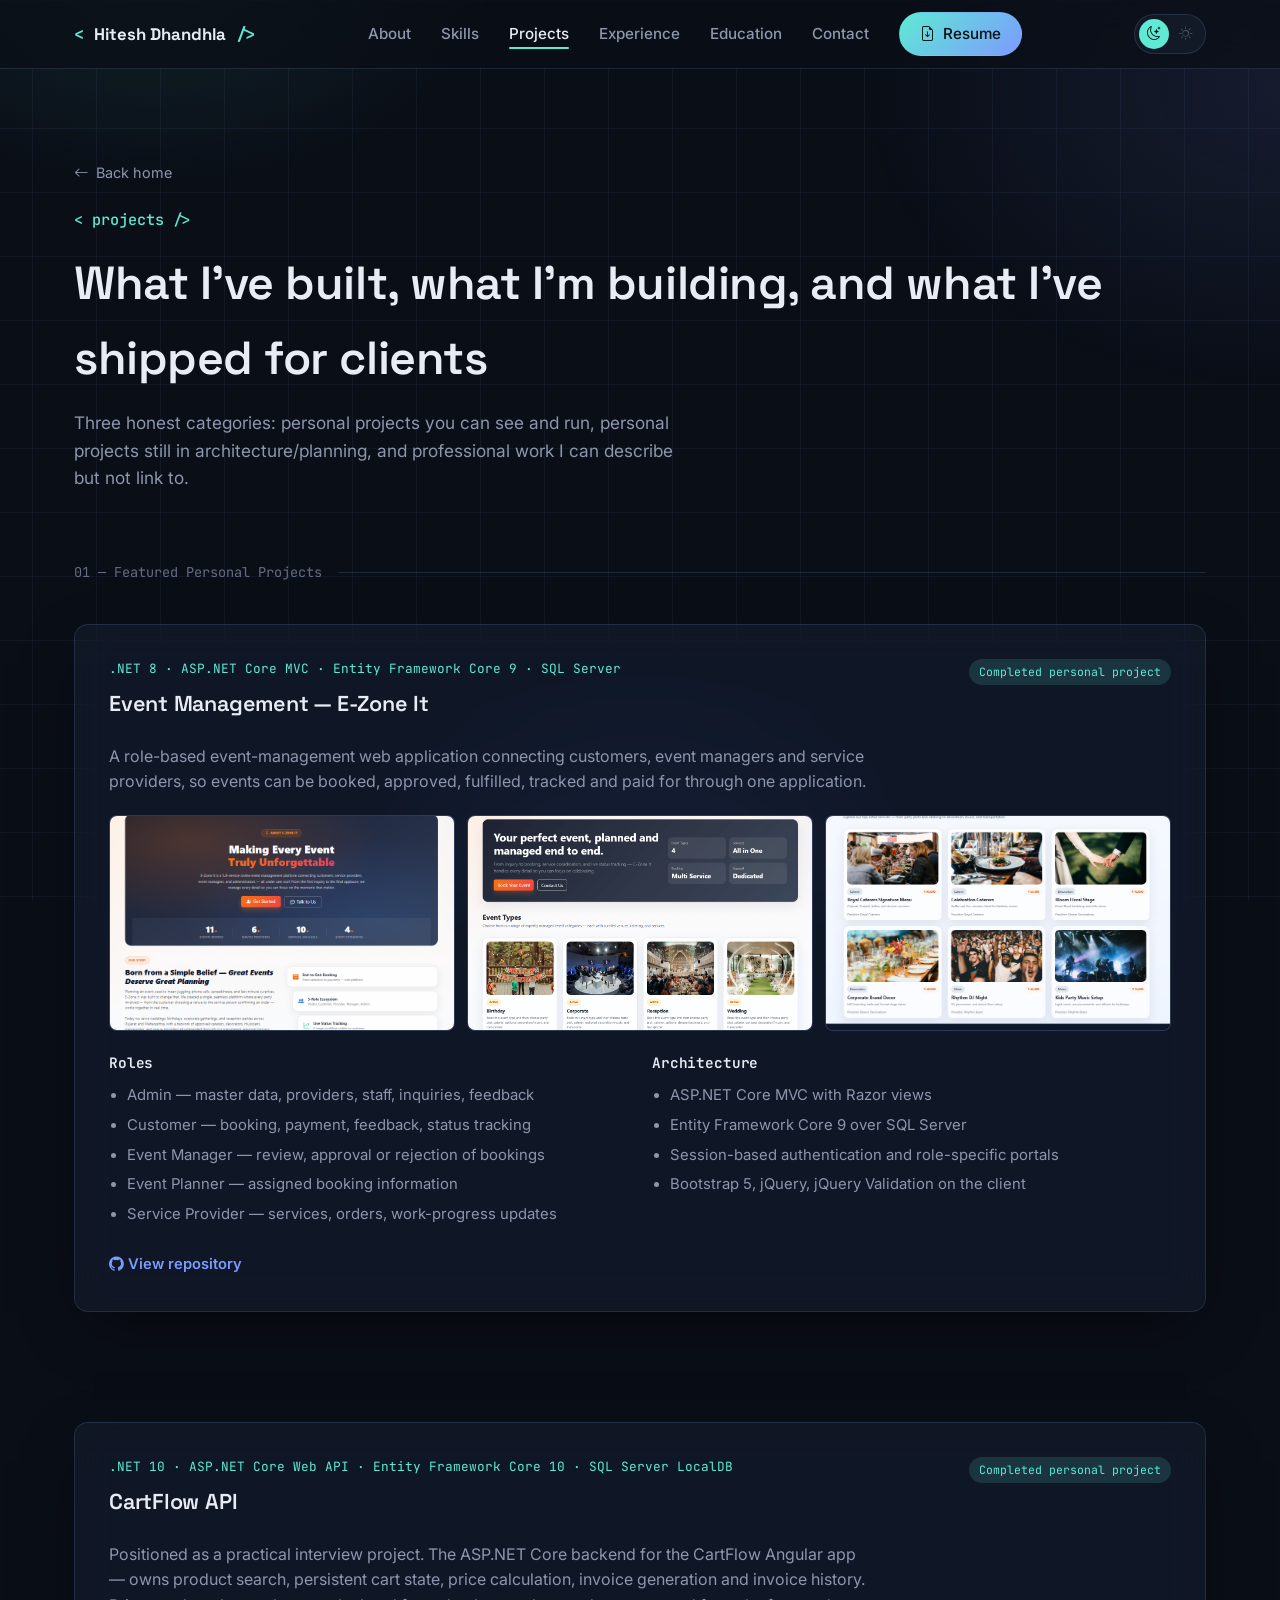
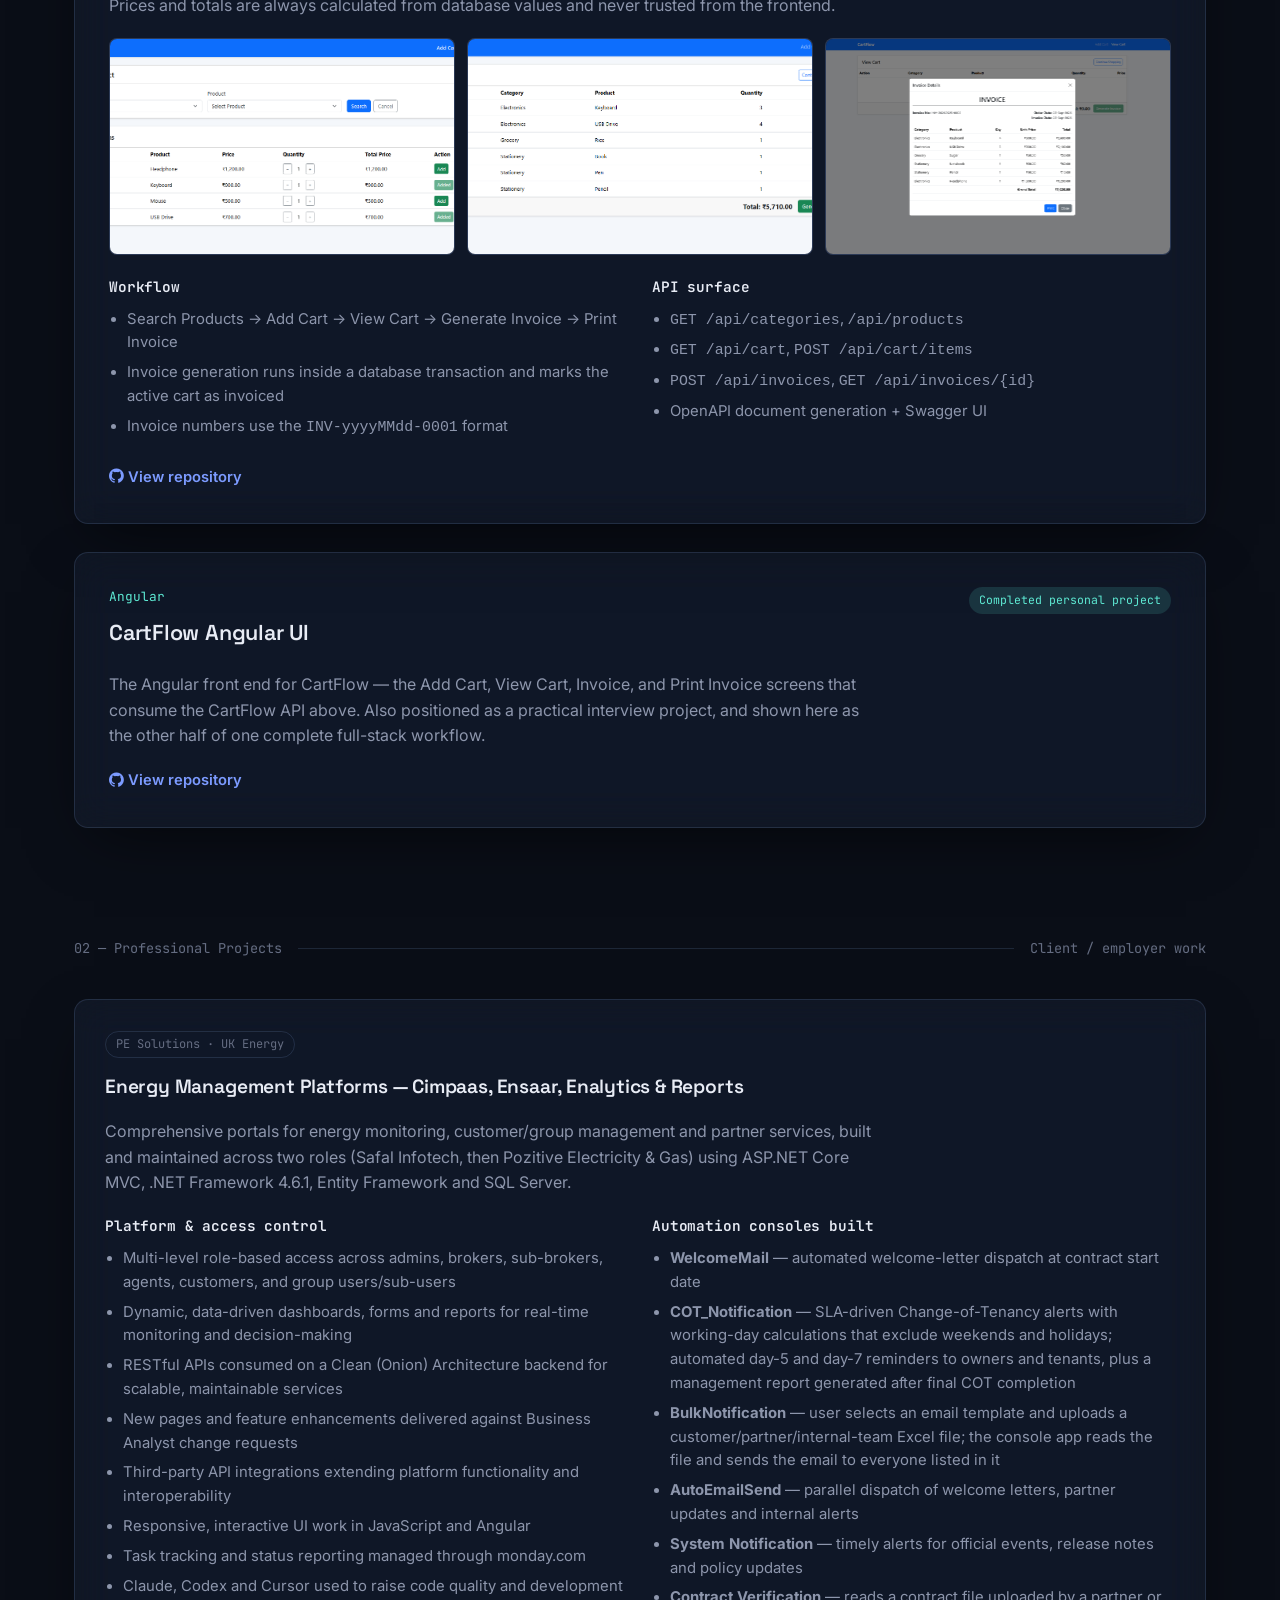
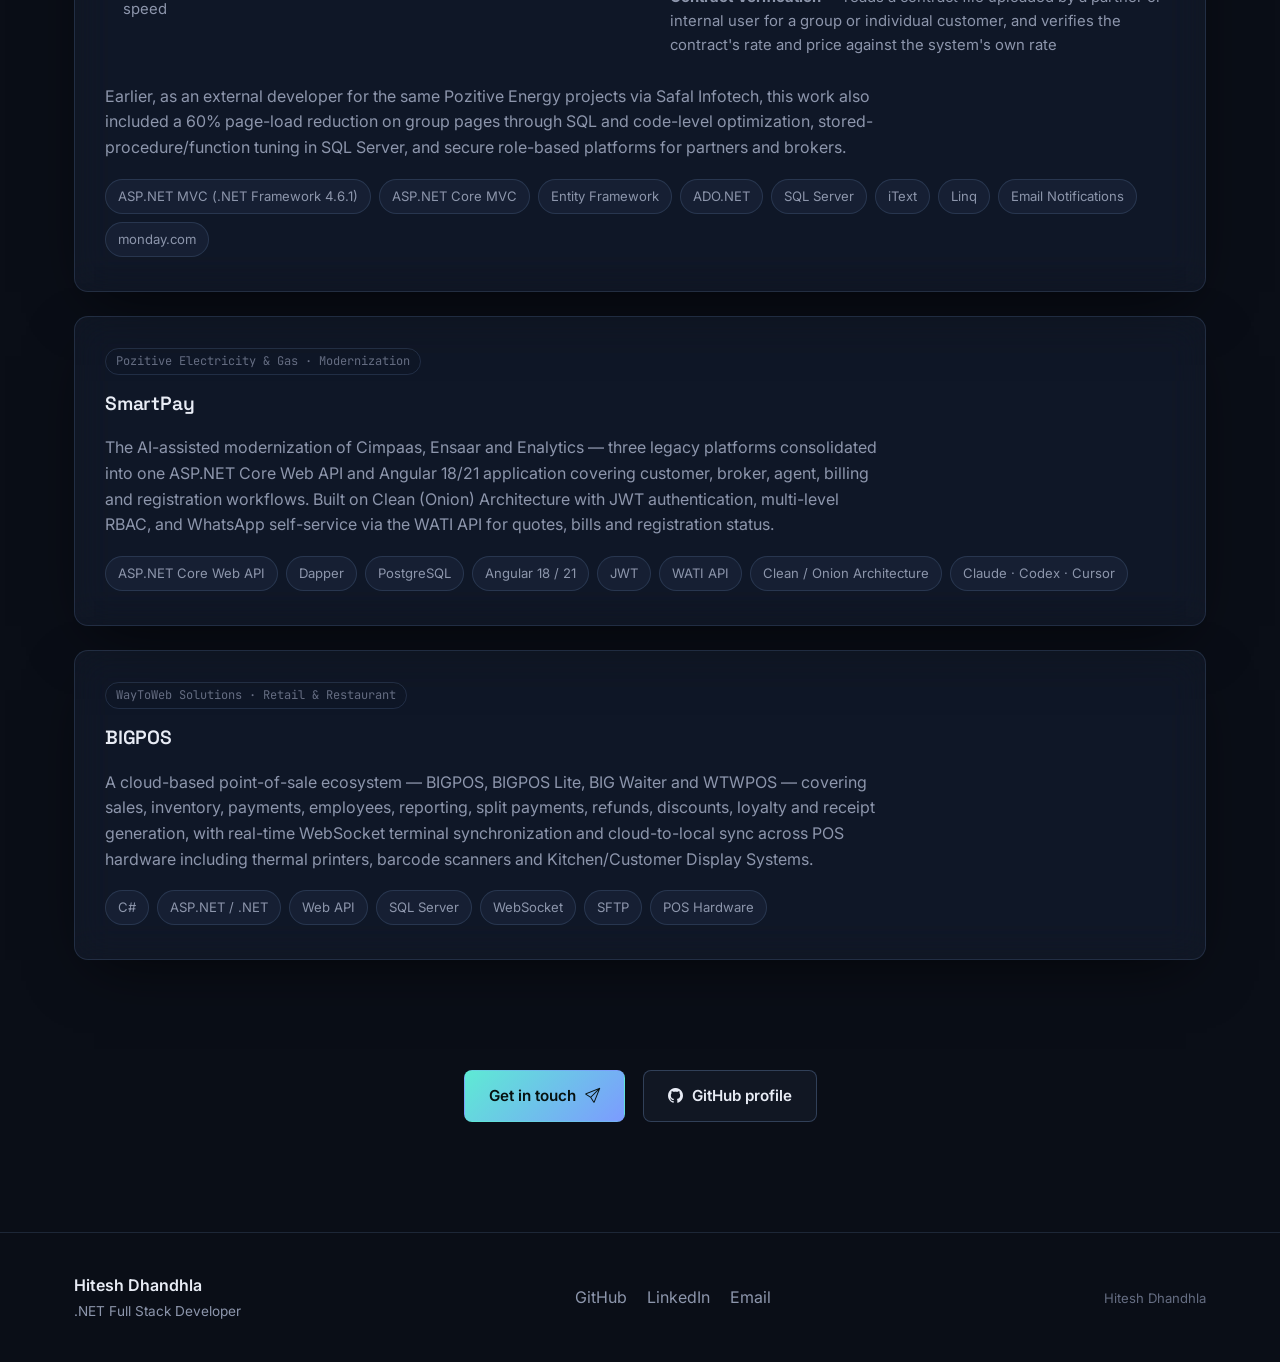
==== commit ae9121e8: "Update portfolio website" ====
--- a/projects/index.html
+++ b/projects/index.html
@@ -61,7 +61,7 @@
         <div class="tier-divider" data-aos="fade-up">
           <span class="tier-label">01 — Featured Personal Projects</span>
           <span class="line"></span>
-          <span class="tier-label">Shipped &amp; source-available</span>
+          <!-- <span class="tier-label">Shipped &amp; source-available</span> -->
         </div>
 
         <article class="glass detail-card" data-aos="fade-up">
@@ -367,9 +367,10 @@
     <section style="padding-top:0;">
       <div class="container-narrow">
         <div class="tier-divider" data-aos="fade-up">
-          <span class="tier-label">03 — Professional Projects</span>
+          <span class="tier-label">02 — Professional Projects</span>
           <span class="line"></span>
-          <span class="tier-label">Client / employer work — described, not linked</span>
+          <span class="tier-label">Client / employer work</span>
+          <!-- <span class="tier-label">Client / employer work — described, not linked</span> -->
         </div>
 
         <article class="glass org-card" data-aos="fade-up">
@@ -453,10 +454,14 @@
             generation, with real-time WebSocket terminal synchronization and cloud-to-local sync across POS hardware
             including thermal printers, barcode scanners and Kitchen/Customer Display Systems.</p>
           <div class="chip-row">
-            <span class="chip">C#</span><span class="chip">ASP.NET / .NET</span><span class="chip">Web API</span><span
-              class="chip">SQL Server</span>
-            <span class="chip">WebSocket</span><span class="chip">SFTP</span><span class="chip">Flutter</span><span
-              class="chip">POS Hardware</span>
+            <span class="chip">C#</span>
+            <span class="chip">ASP.NET / .NET</span>
+            <span class="chip">Web API</span>
+            <span class="chip">SQL Server</span>
+            <span class="chip">WebSocket</span>
+            <span class="chip">SFTP</span>
+            <!-- <span class="chip">Flutter</span> -->
+            <span class="chip">POS Hardware</span>
           </div>
         </article>
       </div>
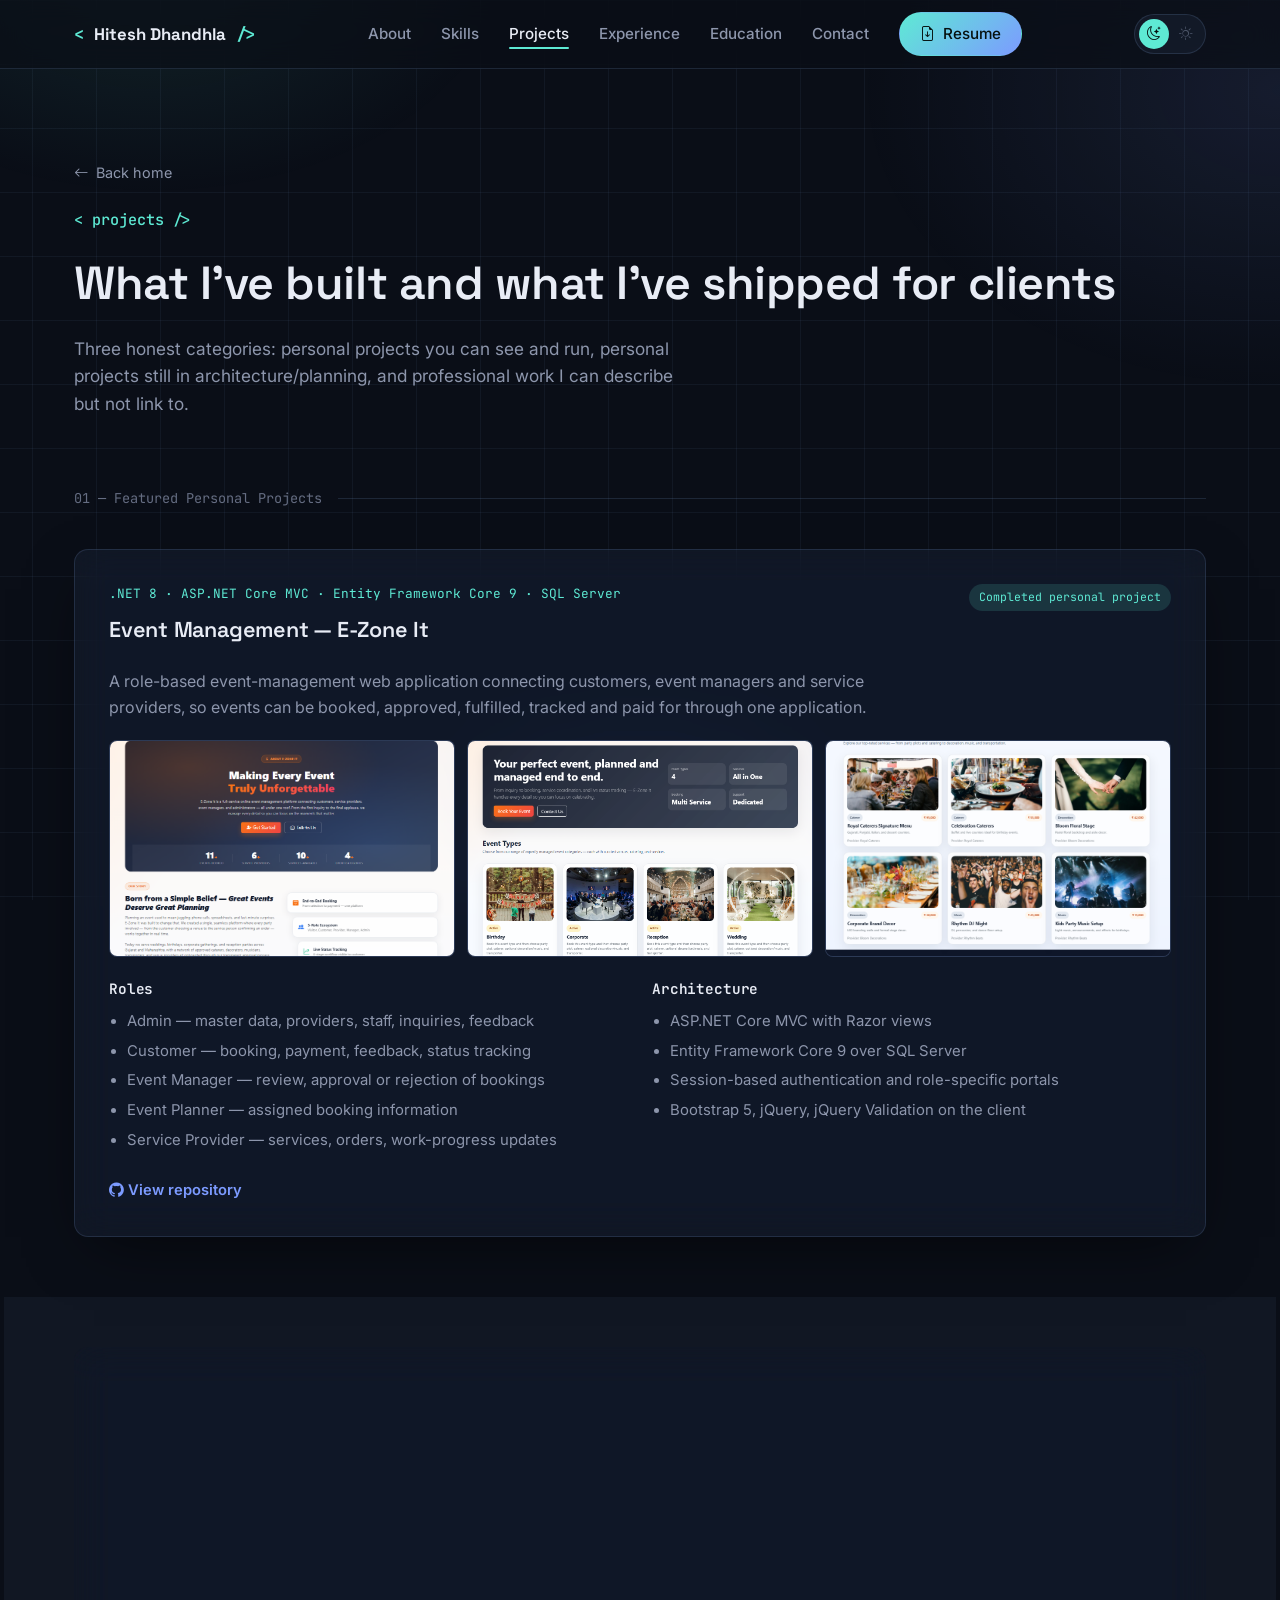
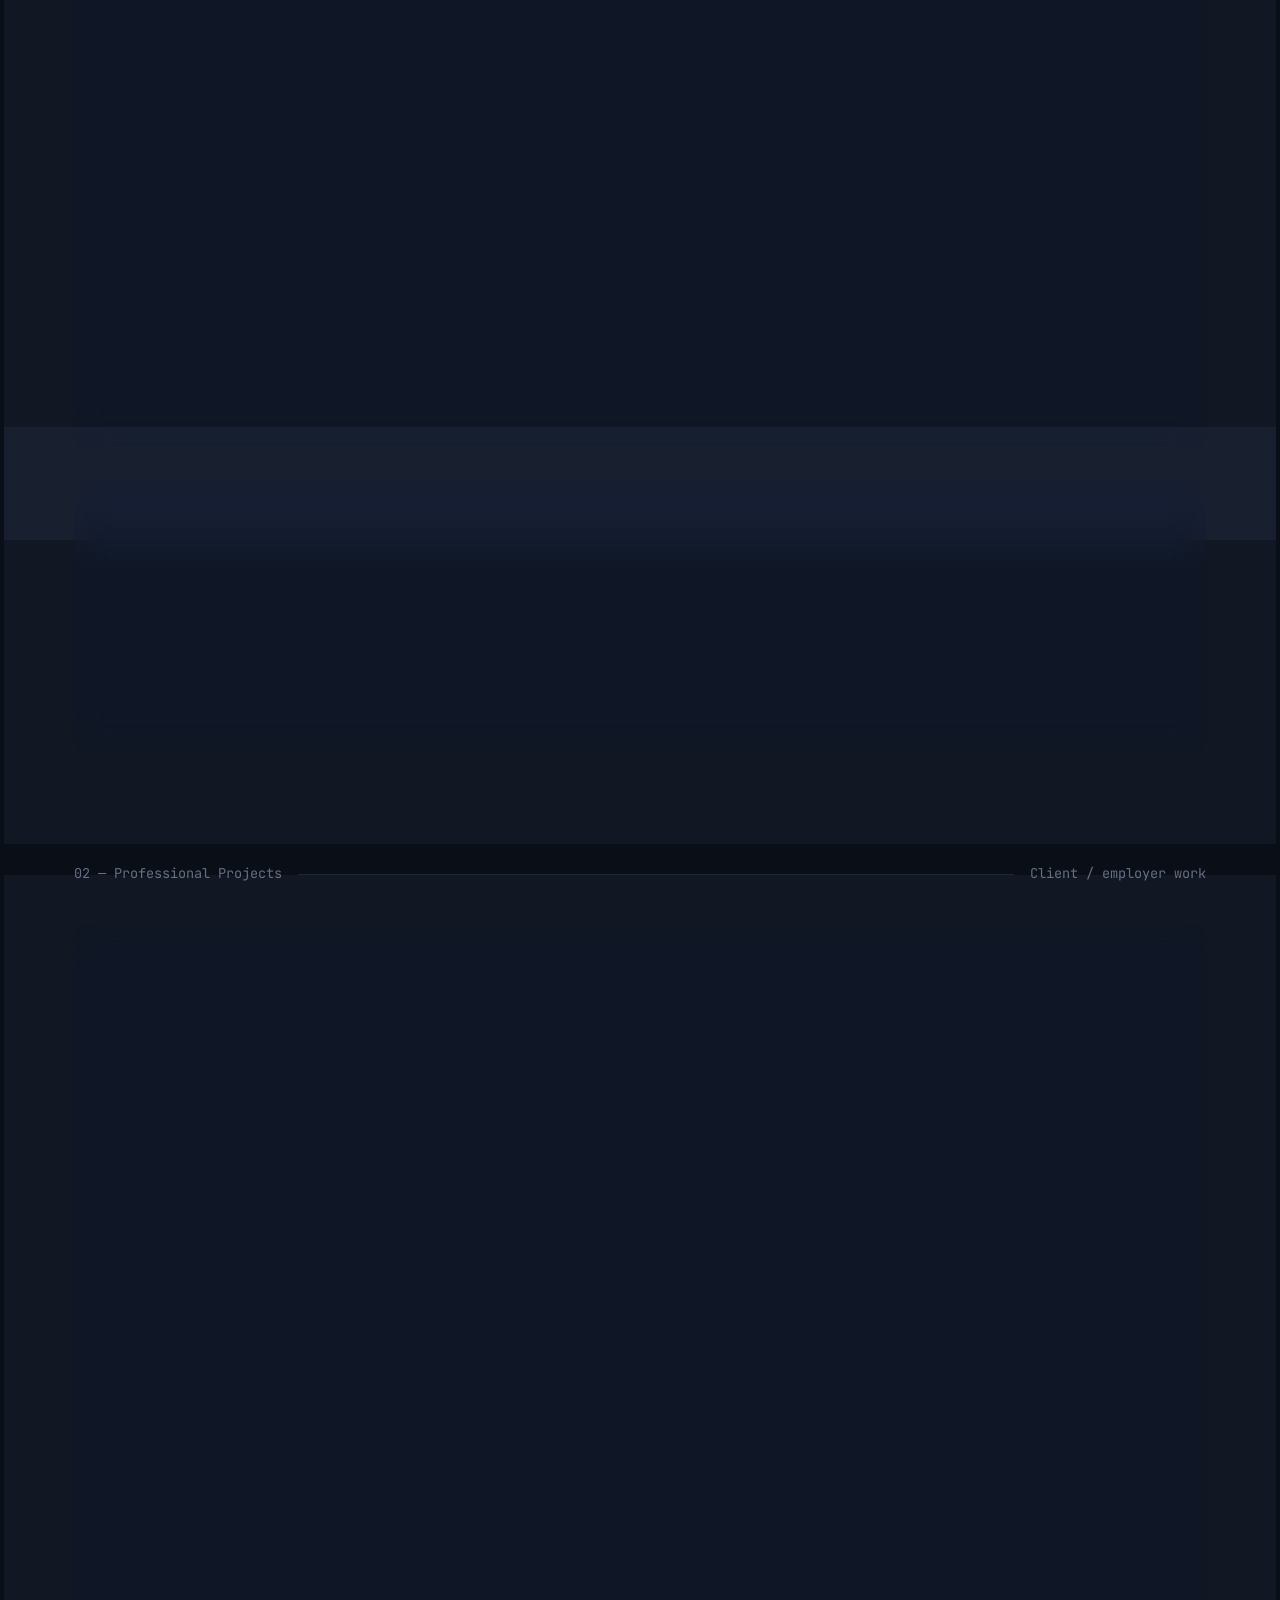
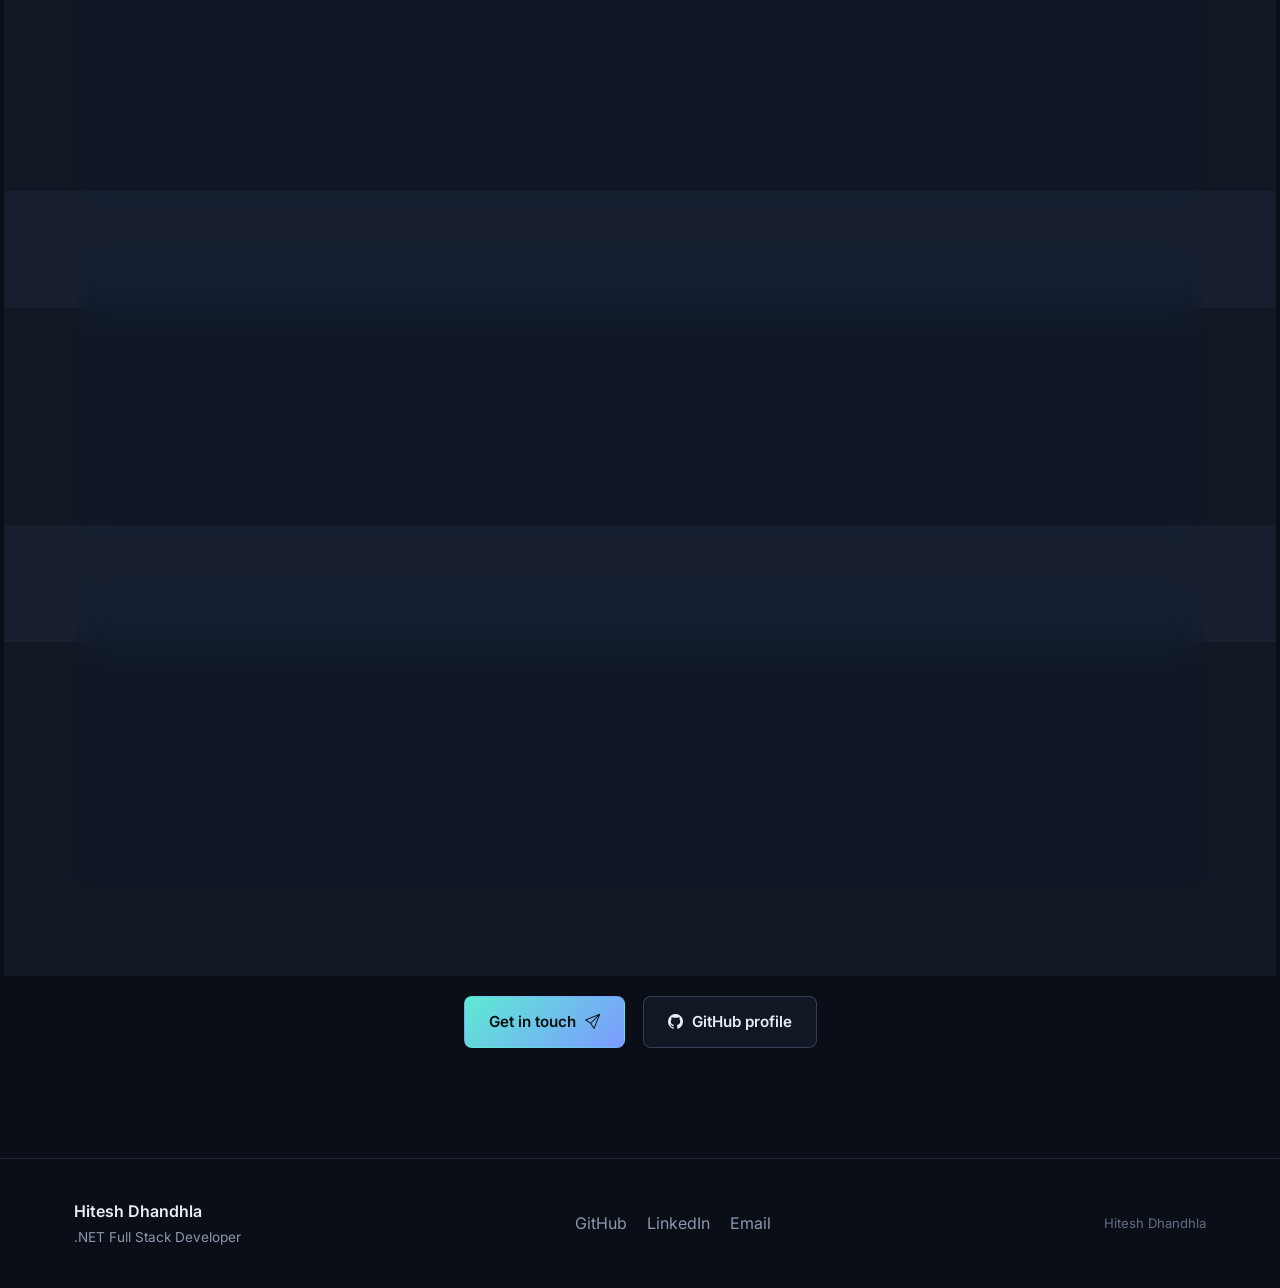
==== commit c72ab265: "Simplify header text in index.html" ====
--- a/projects/index.html
+++ b/projects/index.html
@@ -49,7 +49,7 @@
       <div class="container-narrow">
         <a href="/" class="breadcrumb-back"><i class="bi bi-arrow-left"></i> Back home</a>
         <span class="code-label">&lt; projects /&gt;</span>
-        <h1>What I've built, what I'm building, and what I've shipped for clients</h1>
+        <h1>What I've built and what I've shipped for clients</h1>
         <p>Three honest categories: personal projects you can see and run, personal projects still in
           architecture/planning, and professional work I can describe but not link to.</p>
       </div>
@@ -511,4 +511,4 @@
   <script src="/assets/js/main.js"></script>
 </body>
 
-</html>+</html>
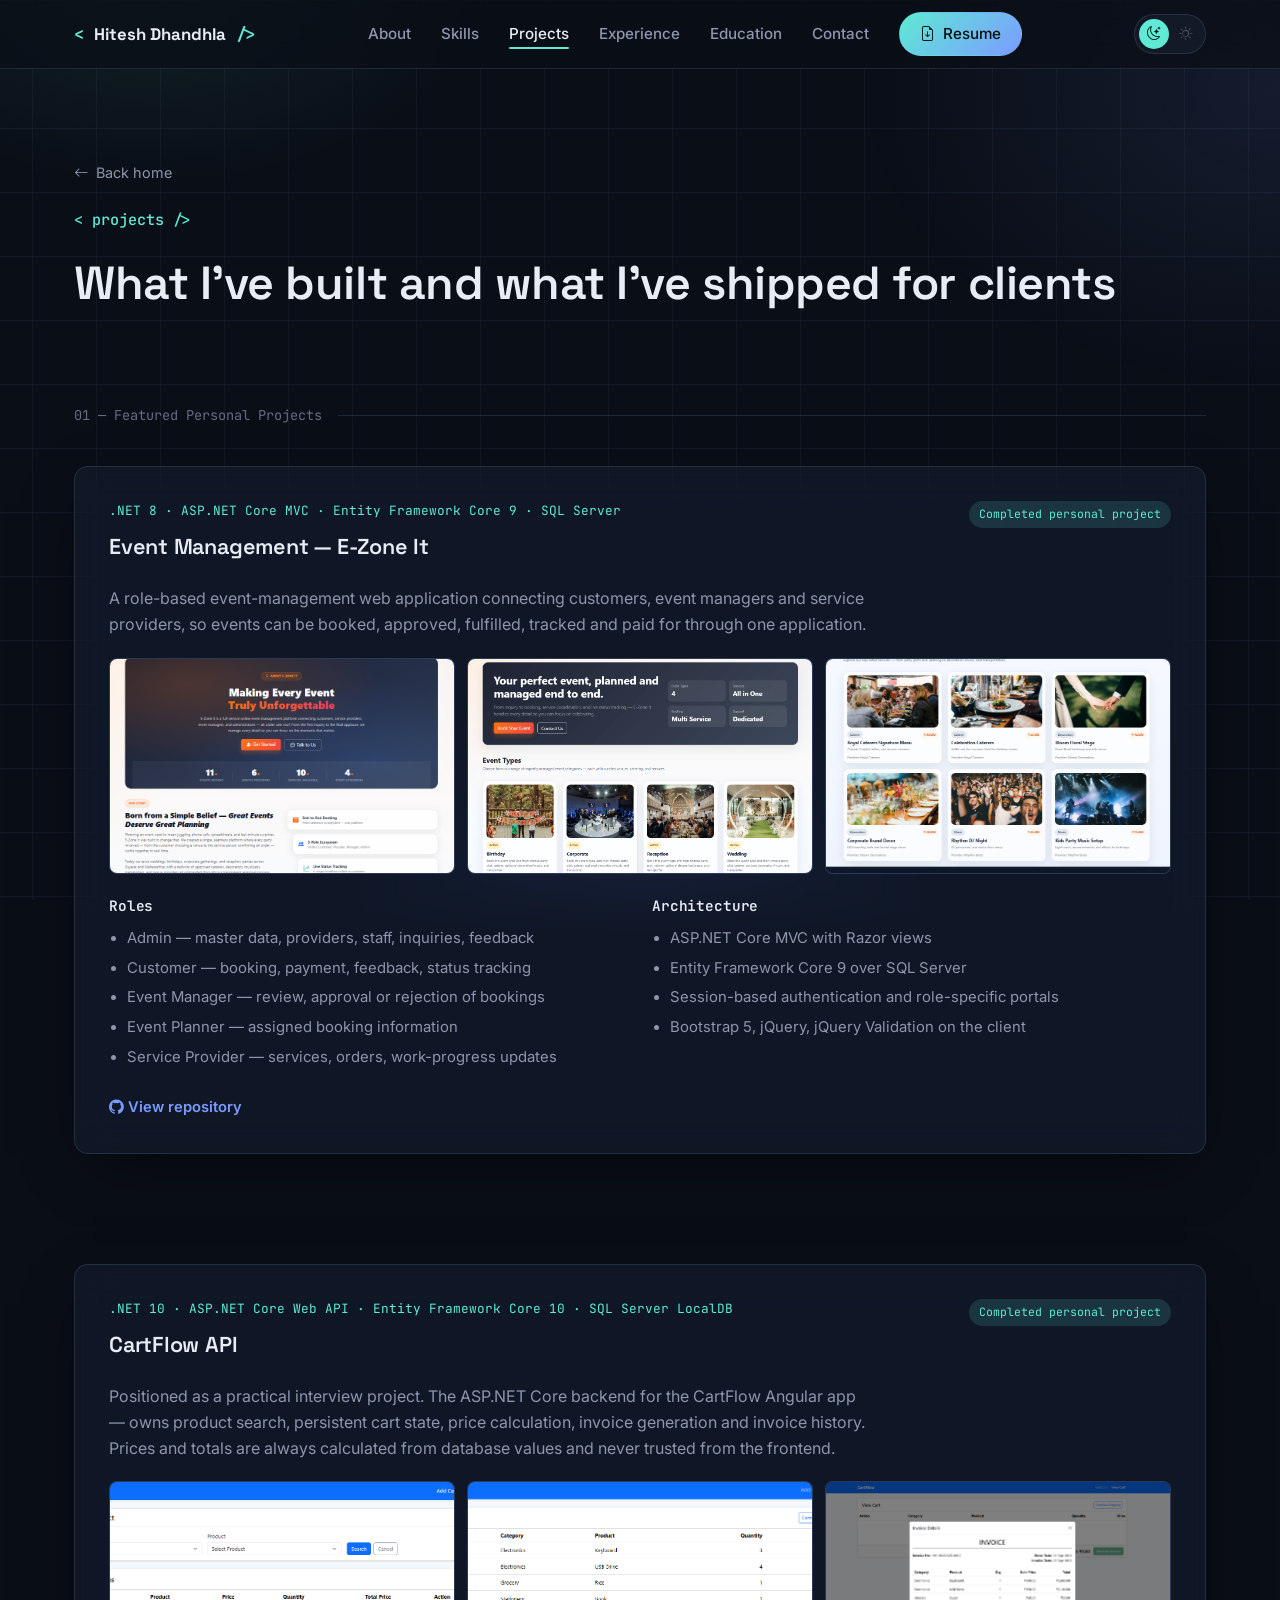
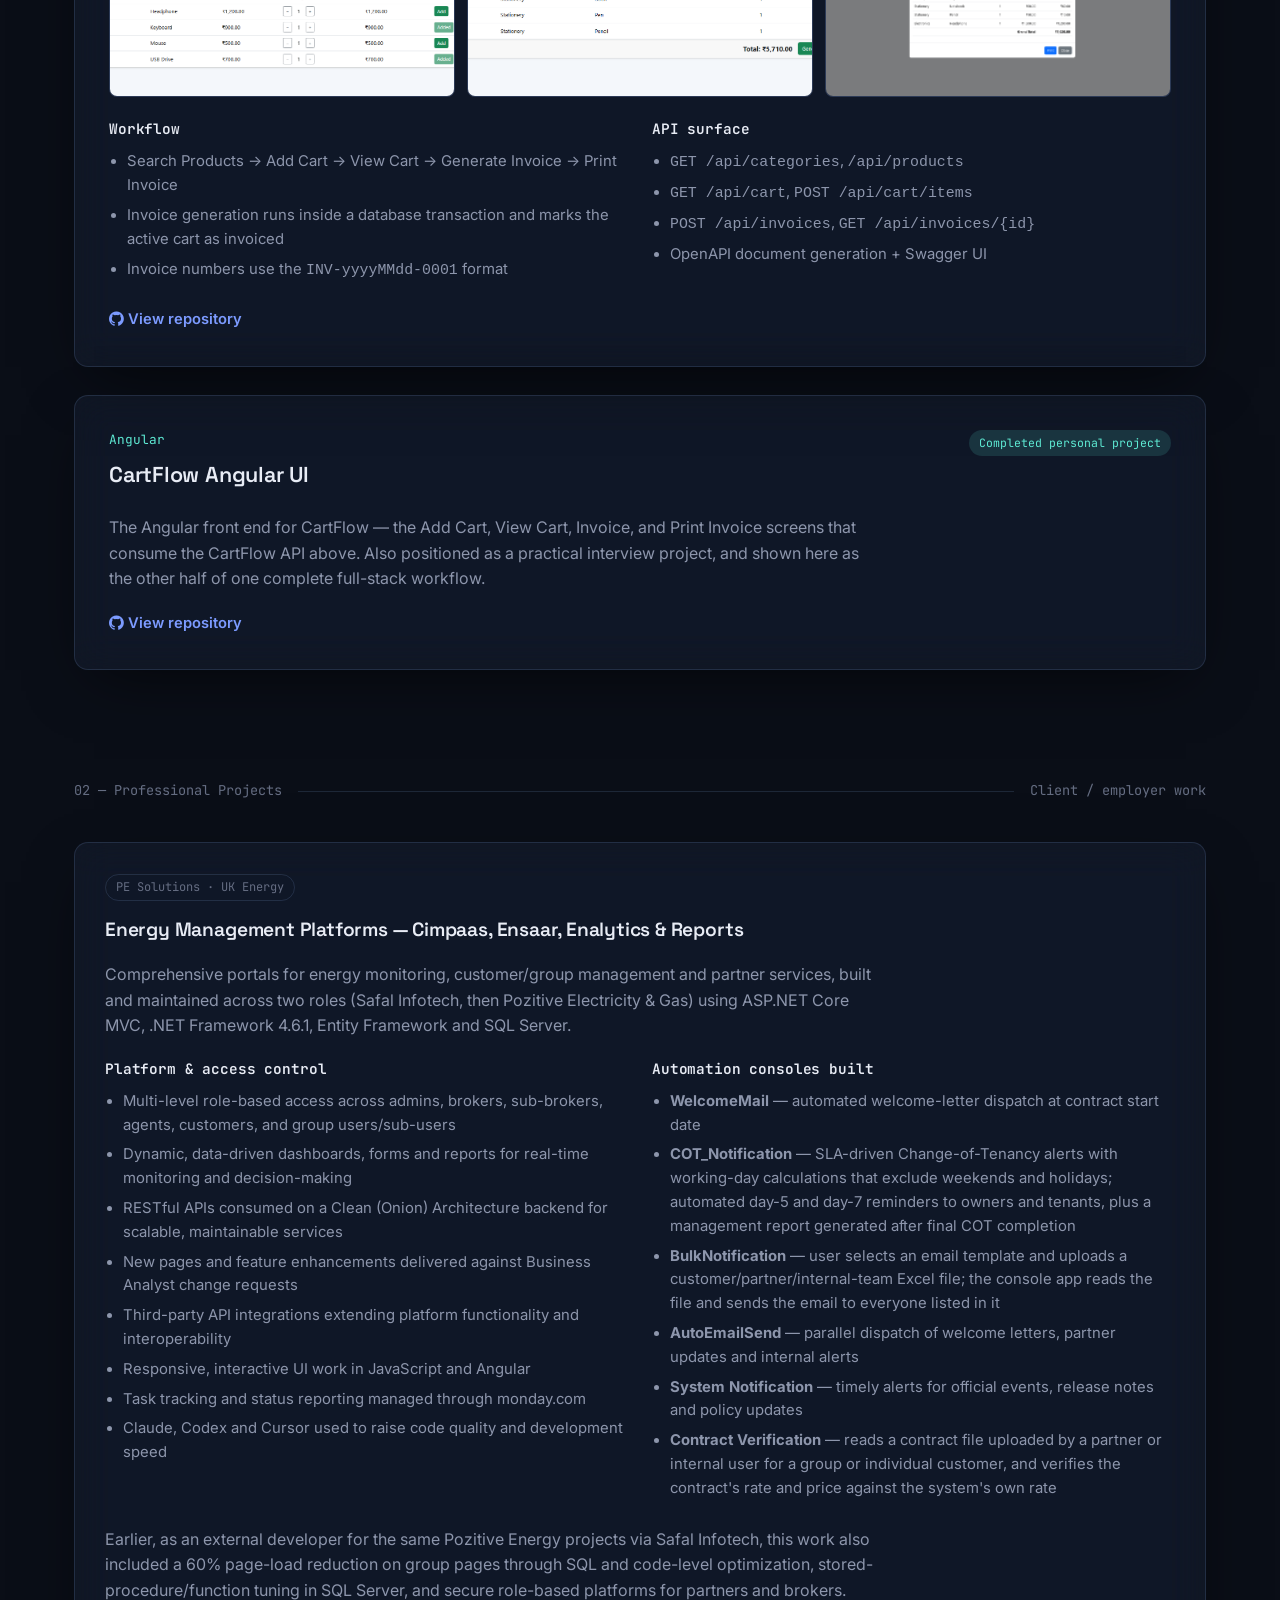
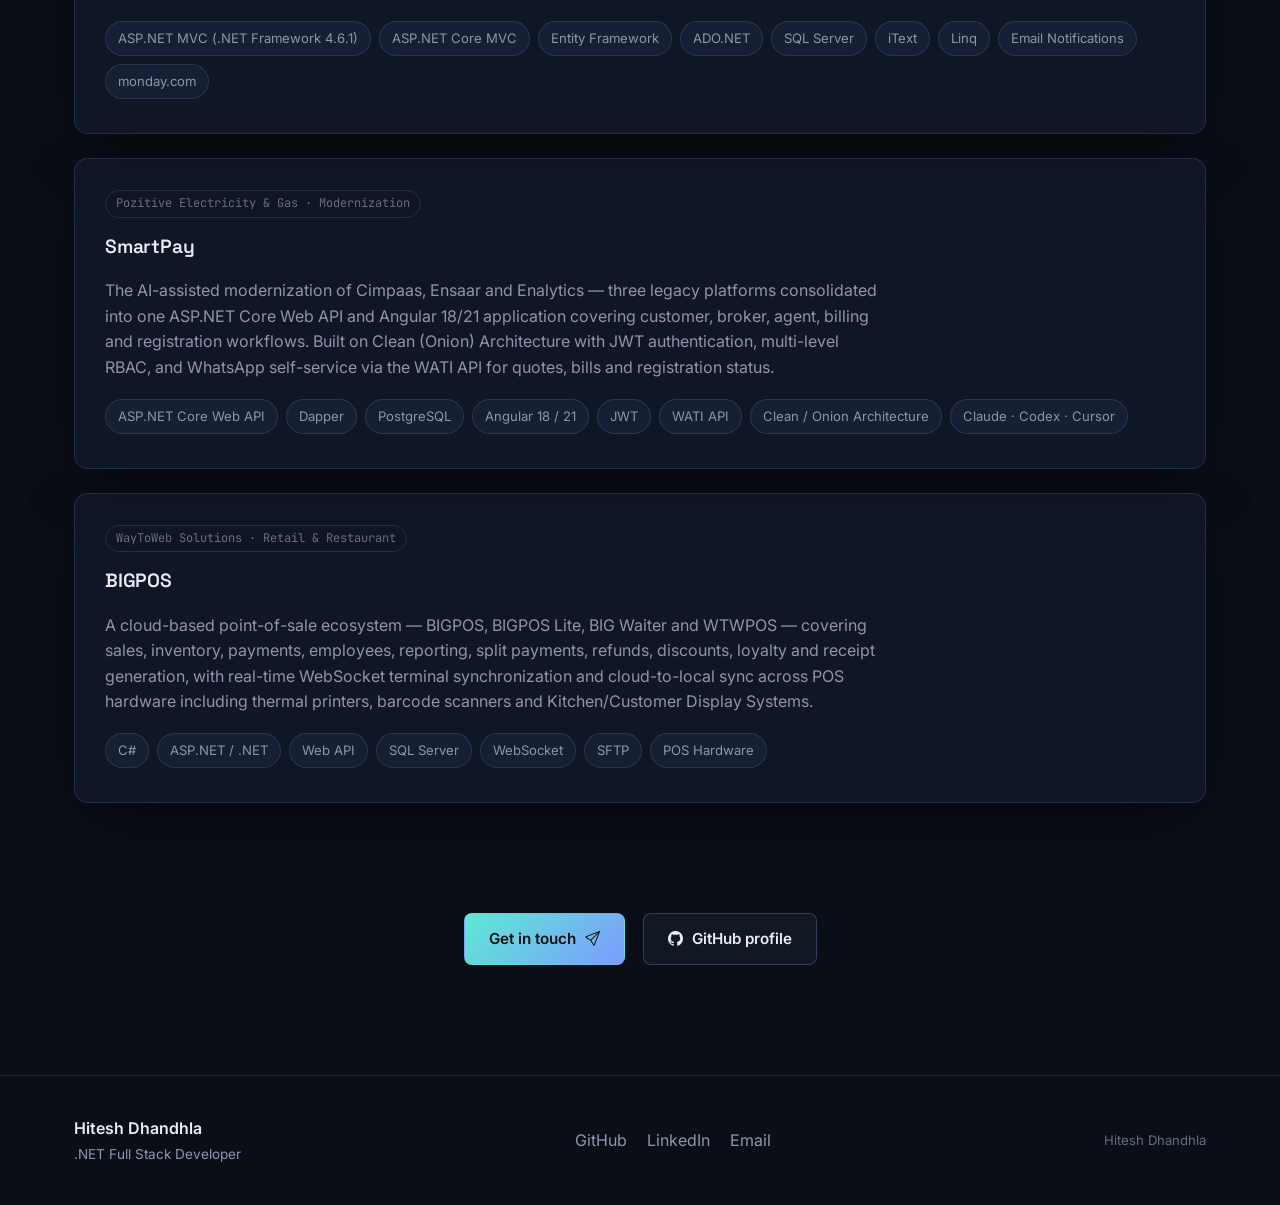
==== commit 79697af4: "Update index.html" ====
--- a/projects/index.html
+++ b/projects/index.html
@@ -50,8 +50,6 @@
         <a href="/" class="breadcrumb-back"><i class="bi bi-arrow-left"></i> Back home</a>
         <span class="code-label">&lt; projects /&gt;</span>
         <h1>What I've built and what I've shipped for clients</h1>
-        <p>Three honest categories: personal projects you can see and run, personal projects still in
-          architecture/planning, and professional work I can describe but not link to.</p>
       </div>
     </section>
 
